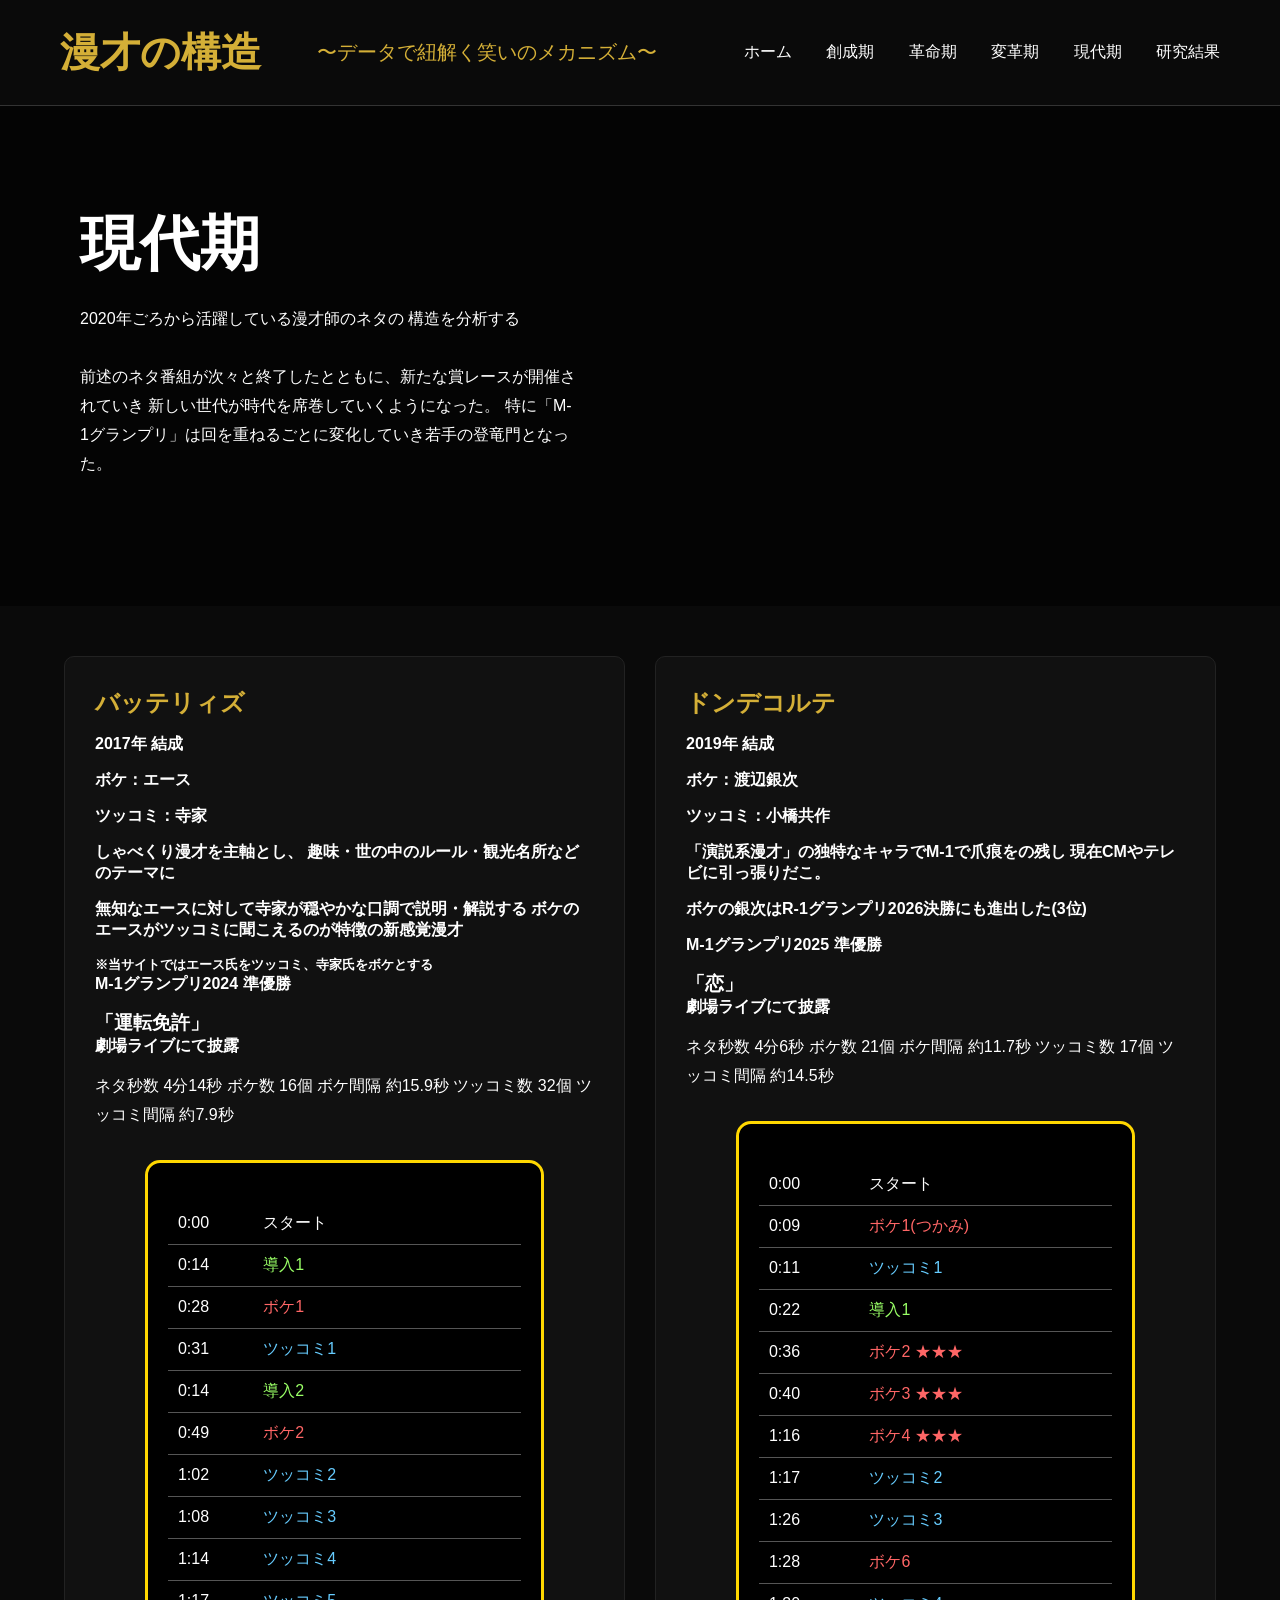
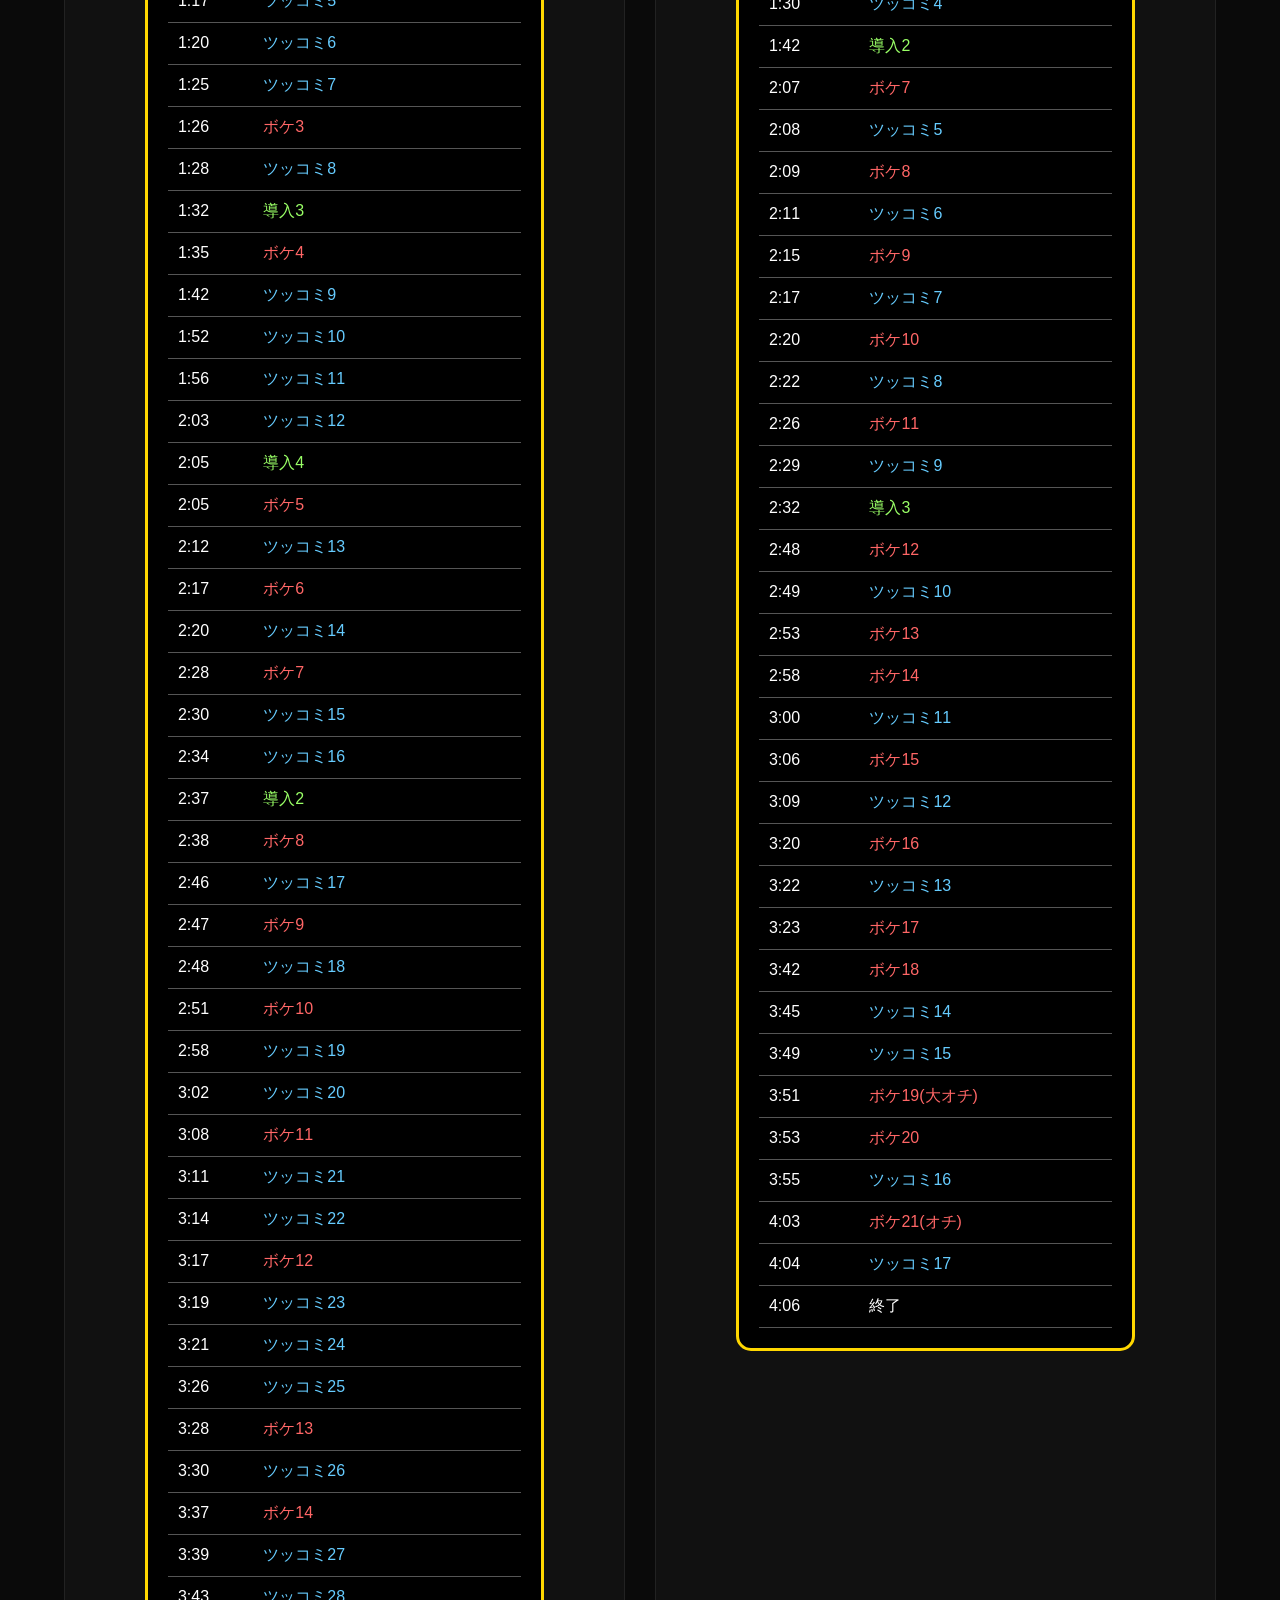
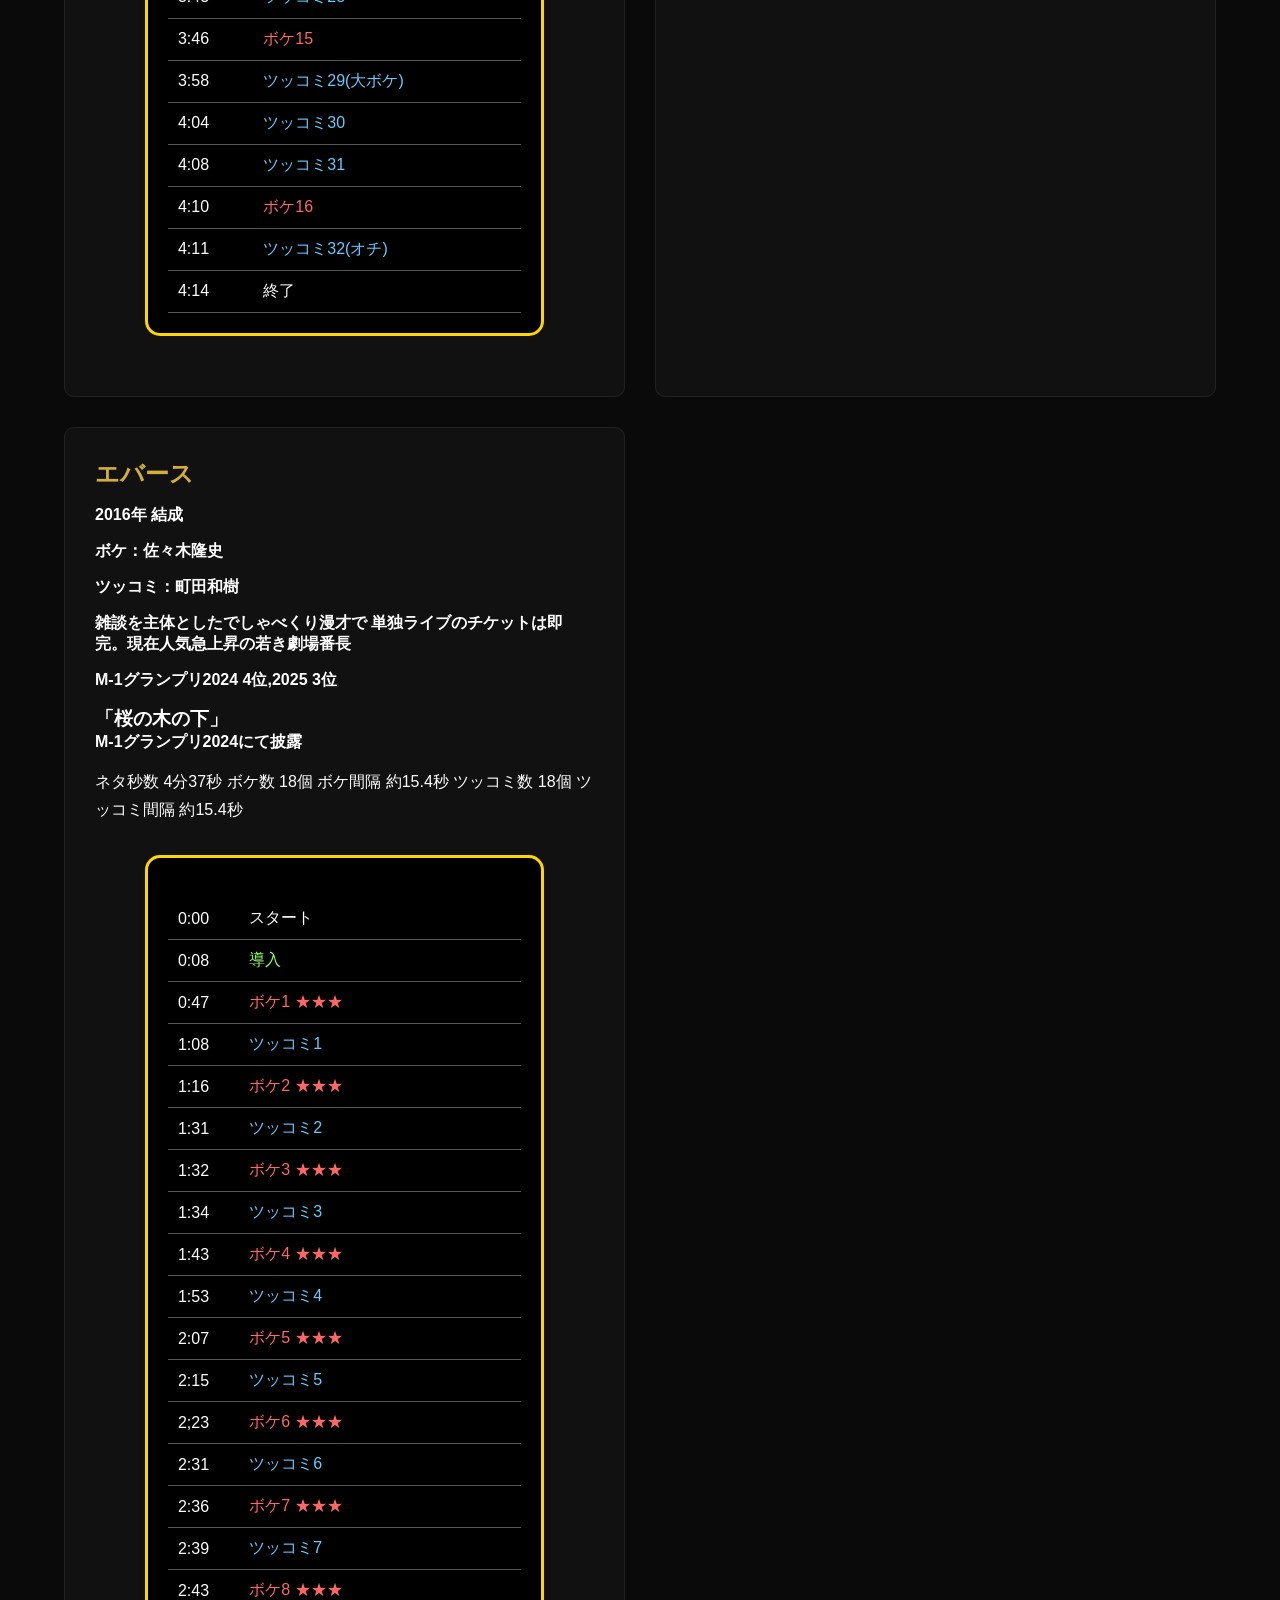
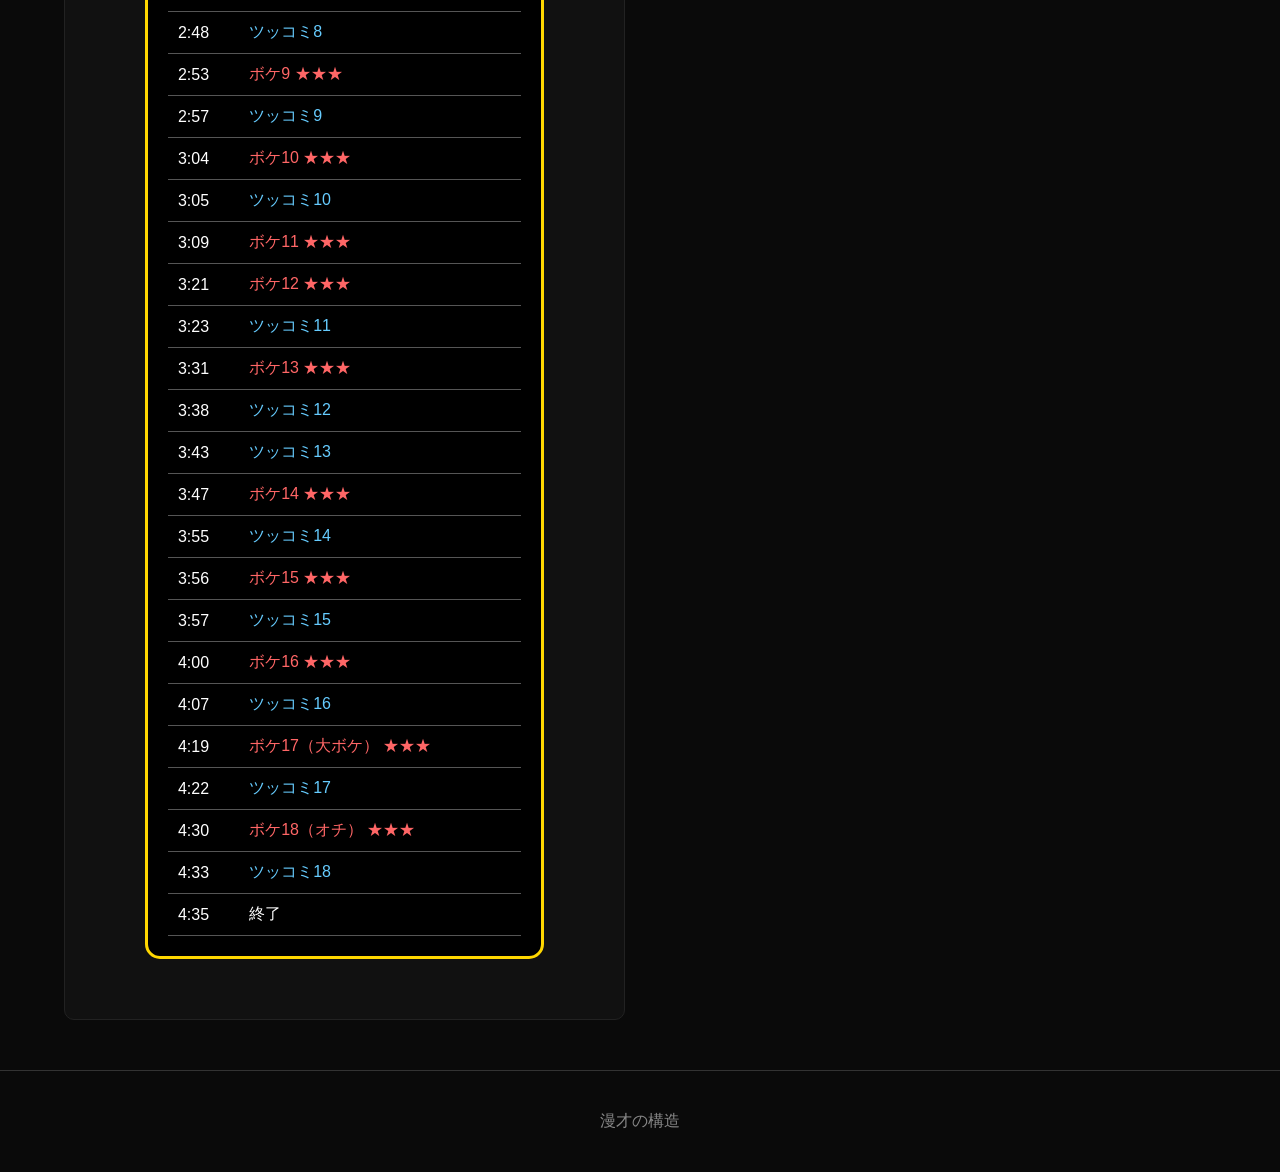
==== gendaiki.html @ fae06ef6 "Add files via upload" ====
<!DOCTYPE html>
<html lang="ja">
<head>
    <meta charset="UTF-8">
    <meta name="viewport" content="width=device-width, initial-scale=1.0">
    <title>漫才の構造</title>
    <link rel="stylesheet" href="style.css">
</head>

<body>
    <header>
        <h1>
            漫才の構造
        </h1>
        <h2>
         〜データで紐解く笑いのメカニズム〜   
        </h2>

        <nav>
            <a href="index.html">ホーム</a>
            <a href="souseiki.html">創成期</a>
            <a href="kakumeiki.html">革命期</a>
            <a href="henkakuki.html">変革期</a>
            <a href="gendaiki.html">現代期</a>
            <a href="kekka.html">研究結果</a>
        </nav>
    </header>

     <section class="hero">
        <div class="hero-text">
            <h2>現代期</h2>

            <p>
               2020年ごろから活躍している漫才師のネタの
               構造を分析する
            </p> 

            <p>
                前述のネタ番組が次々と終了したとともに、新たな賞レースが開催されていき
                新しい世代が時代を席巻していくようになった。
                特に「M-1グランプリ」は回を重ねるごとに変化していき若手の登竜門となった。
            </p>
            
        </div>
    </section>

     <main>
        <section class="card">
            <h2>バッテリィズ</h2>

            <h4>
                2017年 結成
            </h4>

            <h4>
                ボケ：エース
            </h4>
            
            <h4>
                ツッコミ：寺家
            </h4>

            <h4>
                しゃべくり漫才を主軸とし、
                趣味・世の中のルール・観光名所などのテーマに
            </h4>

            <h4>
                無知なエースに対して寺家が穏やかな口調で説明・解説する
                ボケのエースがツッコミに聞こえるのが特徴の新感覚漫才
            </h4>

            <h5>
                ※当サイトではエース氏をツッコミ、寺家氏をボケとする
            </h5>

            <h4>
                M-1グランプリ2024 準優勝
            </h4>

            <h3>「運転免許」</h3> <h4>劇場ライブにて披露</h4>

            <p>
                ネタ秒数 4分14秒
                ボケ数 16個
                ボケ間隔 約15.9秒
                ツッコミ数 32個
                ツッコミ間隔 約7.9秒
            </p>

            <div class="timeline-box">
                <table>
                <tr><td>0:00</td><td>スタート</td></tr>
                <tr><td>0:14</td><td class="intro">導入1</td></tr>
                <tr><td>0:28</td><td class="boke">ボケ1</td></tr>
                <tr><td>0:31</td><td class="tsukkomi">ツッコミ1</td></tr>
                <tr><td>0:14</td><td class="intro">導入2</td></tr>
                <tr><td>0:49</td><td class="boke">ボケ2</td></tr>
                <tr><td>1:02</td><td class="tsukkomi">ツッコミ2</td></tr>
                <tr><td>1:08</td><td class="tsukkomi">ツッコミ3</td></tr>
                <tr><td>1:14</td><td class="tsukkomi">ツッコミ4</td></tr>
                <tr><td>1:17</td><td class="tsukkomi">ツッコミ5</td></tr>
                <tr><td>1:20</td><td class="tsukkomi">ツッコミ6</td></tr>
                <tr><td>1:25</td><td class="tsukkomi">ツッコミ7</td></tr>
                <tr><td>1:26</td><td class="boke">ボケ3</td></tr>
                <tr><td>1:28</td><td class="tsukkomi">ツッコミ8</td></tr>
                <tr><td>1:32</td><td class="intro">導入3</td></tr>
                <tr><td>1:35</td><td class="boke">ボケ4</td></tr>
                <tr><td>1:42</td><td class="tsukkomi">ツッコミ9</td></tr>
                <tr><td>1:52</td><td class="tsukkomi">ツッコミ10</td></tr>
                <tr><td>1:56</td><td class="tsukkomi">ツッコミ11</td></tr>
                <tr><td>2:03</td><td class="tsukkomi">ツッコミ12</td></tr>
                <tr><td>2:05</td><td class="intro">導入4</td></tr>
                <tr><td>2:05</td><td class="boke">ボケ5</td></tr>
                <tr><td>2:12</td><td class="tsukkomi">ツッコミ13</td></tr>
                <tr><td>2:17</td><td class="boke">ボケ6</td></tr>
                <tr><td>2:20</td><td class="tsukkomi">ツッコミ14</td></tr>
                <tr><td>2:28</td><td class="boke">ボケ7</td></tr>
                <tr><td>2:30</td><td class="tsukkomi">ツッコミ15</td></tr>
                <tr><td>2:34</td><td class="tsukkomi">ツッコミ16</td></tr>
                <tr><td>2:37</td><td class="intro">導入2</td></tr>
                <tr><td>2:38</td><td class="boke">ボケ8</td></tr>
                <tr><td>2:46</td><td class="tsukkomi">ツッコミ17</td></tr>
                <tr><td>2:47</td><td class="boke">ボケ9</td></tr>
                <tr><td>2:48</td><td class="tsukkomi">ツッコミ18</td></tr>
                <tr><td>2:51</td><td class="boke">ボケ10</td></tr>
                <tr><td>2:58</td><td class="tsukkomi">ツッコミ19</td></tr>
                <tr><td>3:02</td><td class="tsukkomi">ツッコミ20</td></tr>
                <tr><td>3:08</td><td class="boke">ボケ11</td></tr>
                <tr><td>3:11</td><td class="tsukkomi">ツッコミ21</td></tr>
                <tr><td>3:14</td><td class="tsukkomi">ツッコミ22</td></tr>
                <tr><td>3:17</td><td class="boke">ボケ12</td></tr>
                <tr><td>3:19</td><td class="tsukkomi">ツッコミ23</td></tr>
                <tr><td>3:21</td><td class="tsukkomi">ツッコミ24</td></tr>
                <tr><td>3:26</td><td class="tsukkomi">ツッコミ25</td></tr>
                <tr><td>3:28</td><td class="boke">ボケ13</td></tr>
                <tr><td>3:30</td><td class="tsukkomi">ツッコミ26</td></tr>
                <tr><td>3:37</td><td class="boke">ボケ14</td></tr>
                <tr><td>3:39</td><td class="tsukkomi">ツッコミ27</td></tr>
                <tr><td>3:43</td><td class="tsukkomi">ツッコミ28</td></tr>
                <tr><td>3:46</td><td class="boke">ボケ15</td></tr>
                <tr><td>3:58</td><td class="tsukkomi">ツッコミ29(大ボケ)</td></tr>
                <tr><td>4:04</td><td class="tsukkomi">ツッコミ30</td></tr>
                <tr><td>4:08</td><td class="tsukkomi">ツッコミ31</td></tr>
                <tr><td>4:10</td><td class="boke">ボケ16</td></tr>
                <tr><td>4:11</td><td class="tsukkomi">ツッコミ32(オチ)</td></tr>
                <tr><td>4:14</td><td>終了</td></tr>
            </table>
            </div>
        </section>

        <section class="card">
            <h2>ドンデコルテ</h2>

            <h4>
                2019年 結成
            </h4>

            <h4>
                ボケ：渡辺銀次
            </h4>

            <h4>
                ツッコミ：小橋共作
            </h4>

            <h4>
                「演説系漫才」の独特なキャラでM-1で爪痕をの残し
                現在CMやテレビに引っ張りだこ。
            </h4>

            <h4>
                ボケの銀次はR-1グランプリ2026決勝にも進出した(3位)
            </h4>

            <h4>
                M-1グランプリ2025 準優勝
            </h4>
                

             <h3>「恋」</h3> <h4>劇場ライブにて披露</h4>

            <p>
                ネタ秒数 4分6秒
                ボケ数 21個
                ボケ間隔 約11.7秒
                ツッコミ数 17個
                ツッコミ間隔 約14.5秒
            </p>

            <div class="timeline-box">
                <table>
                <tr><td>0:00</td><td>スタート</td></tr>
                <tr><td>0:09</td><td class="boke">ボケ1(つかみ)</td></tr>
                <tr><td>0:11</td><td class="tsukkomi">ツッコミ1</td></tr>
                <tr><td>0:22</td><td class="intro">導入1</td></tr>
                <tr><td>0:36</td><td class="boke">ボケ2 ★★★</td></tr>
                <tr><td>0:40</td><td class="boke">ボケ3 ★★★</td></tr>
                <tr><td>1:16</td><td class="boke">ボケ4 ★★★</td></tr>
                <tr><td>1:17</td><td class="tsukkomi">ツッコミ2</td></tr>
                <tr><td>1:26</td><td class="tsukkomi">ツッコミ3</td></tr>
                <tr><td>1:28</td><td class="boke">ボケ6</td></tr>
                <tr><td>1:30</td><td class="tsukkomi">ツッコミ4</td></tr>
                <tr><td>1:42</td><td class="intro">導入2</td></tr>
                <tr><td>2:07</td><td class="boke">ボケ7</td></tr>
                <tr><td>2:08</td><td class="tsukkomi">ツッコミ5</td></tr>
                <tr><td>2:09</td><td class="boke">ボケ8</td></tr>
                <tr><td>2:11</td><td class="tsukkomi">ツッコミ6</td></tr>
                <tr><td>2:15</td><td class="boke">ボケ9</td></tr>
                <tr><td>2:17</td><td class="tsukkomi">ツッコミ7</td></tr>
                <tr><td>2:20</td><td class="boke">ボケ10</td></tr>
                <tr><td>2:22</td><td class="tsukkomi">ツッコミ8</td></tr>
                <tr><td>2:26</td><td class="boke">ボケ11</td></tr>
                <tr><td>2:29</td><td class="tsukkomi">ツッコミ9</td></tr>
                <tr><td>2:32</td><td class="intro">導入3</td></tr>
                <tr><td>2:48</td><td class="boke">ボケ12</td></tr>
                <tr><td>2:49</td><td class="tsukkomi">ツッコミ10</td></tr>
                <tr><td>2:53</td><td class="boke">ボケ13</td></tr>
                <tr><td>2:58</td><td class="boke">ボケ14</td></tr>
                <tr><td>3:00</td><td class="tsukkomi">ツッコミ11</td></tr>
                <tr><td>3:06</td><td class="boke">ボケ15</td></tr>
                <tr><td>3:09</td><td class="tsukkomi">ツッコミ12</td></tr>
                <tr><td>3:20</td><td class="boke">ボケ16</td></tr>
                <tr><td>3:22</td><td class="tsukkomi">ツッコミ13</td></tr>
                <tr><td>3:23</td><td class="boke">ボケ17</td></tr>
                <tr><td>3:42</td><td class="boke">ボケ18</td></tr>
                <tr><td>3:45</td><td class="tsukkomi">ツッコミ14</td></tr>
                <tr><td>3:49</td><td class="tsukkomi">ツッコミ15</td></tr>
                <tr><td>3:51</td><td class="boke">ボケ19(大オチ)</td></tr>
                <tr><td>3:53</td><td class="boke">ボケ20</td></tr>
                <tr><td>3:55</td><td class="tsukkomi">ツッコミ16</td></tr>
                <tr><td>4:03</td><td class="boke">ボケ21(オチ)</td></tr>
                <tr><td>4:04</td><td class="tsukkomi">ツッコミ17</td></tr>
                <tr><td>4:06</td><td>終了</td></tr>
            </table>
            </div>
        </section>

        <section class="card">
            <h2>エバース</h2>

            <h4>
                2016年 結成
            </h4>

            <h4>
                ボケ：佐々木隆史
            </h4>

            <h4>
                ツッコミ：町田和樹
            </h4>

            <h4>
                雑談を主体としたでしゃべくり漫才で
                単独ライブのチケットは即完。現在人気急上昇の若き劇場番長
            </h4>

            <h4>
                M-1グランプリ2024 4位,2025 3位
            </h4>


             <h3>「桜の木の下」</h3> <h4>M-1グランプリ2024にて披露</h4>

            <p>
                ネタ秒数 4分37秒
                ボケ数 18個
                ボケ間隔 約15.4秒
                ツッコミ数 18個
                ツッコミ間隔 約15.4秒
            </p>

            <div class="timeline-box">
                <table>
                <tr><td>0:00</td><td>スタート</td></tr>
                <tr><td>0:08</td><td class="intro">導入</td></tr>
                <tr><td>0:47</td><td class="boke">ボケ1 ★★★</td></tr>
                <tr><td>1:08</td><td class="tsukkomi">ツッコミ1</td></tr>
                <tr><td>1:16</td><td class="boke">ボケ2 ★★★</td></tr>
                <tr><td>1:31</td><td class="tsukkomi">ツッコミ2</td></tr>
                <tr><td>1:32</td><td class="boke">ボケ3 ★★★</td></tr>
                <tr><td>1:34</td><td class="tsukkomi">ツッコミ3</td></tr>
                <tr><td>1:43</td><td class="boke">ボケ4 ★★★</td></tr>
                <tr><td>1:53</td><td class="tsukkomi">ツッコミ4</td></tr>
                <tr><td>2:07</td><td class="boke">ボケ5 ★★★</td></tr>
                <tr><td>2:15</td><td class="tsukkomi">ツッコミ5</td></tr>
                <tr><td>2;23</td><td class="boke">ボケ6 ★★★</td></tr>
                <tr><td>2:31</td><td class="tsukkomi">ツッコミ6</td></tr>
                <tr><td>2:36</td><td class="boke">ボケ7 ★★★</td></tr>
                <tr><td>2:39</td><td class="tsukkomi">ツッコミ7</td></tr>
                <tr><td>2:43</td><td class="boke">ボケ8 ★★★</td></tr>
                <tr><td>2:48</td><td class="tsukkomi">ツッコミ8</td></tr>
                <tr><td>2:53</td><td class="boke">ボケ9 ★★★</td></tr>
                <tr><td>2:57</td><td class="tsukkomi">ツッコミ9</td></tr>
                <tr><td>3:04</td><td class="boke">ボケ10 ★★★</td></tr>
                <tr><td>3:05</td><td class="tsukkomi">ツッコミ10</td></tr>
                <tr><td>3:09</td><td class="boke">ボケ11 ★★★</td></tr>
                <tr><td>3:21</td><td class="boke">ボケ12 ★★★</td></tr>
                <tr><td>3:23</td><td class="tsukkomi">ツッコミ11</td></tr>
                <tr><td>3:31</td><td class="boke">ボケ13 ★★★</td></tr>
                <tr><td>3:38</td><td class="tsukkomi">ツッコミ12</td></tr>
                <tr><td>3:43</td><td class="tsukkomi">ツッコミ13</td></tr>
                <tr><td>3:47</td><td class="boke">ボケ14 ★★★</td></tr>
                <tr><td>3:55</td><td class="tsukkomi">ツッコミ14</td></tr>
                <tr><td>3:56</td><td class="boke">ボケ15 ★★★</td></tr>
                <tr><td>3:57</td><td class="tsukkomi">ツッコミ15</td></tr>
                <tr><td>4:00</td><td class="boke">ボケ16 ★★★</td></tr>
                <tr><td>4:07</td><td class="tsukkomi">ツッコミ16</td></tr>
                <tr><td>4:19</td><td class="boke">ボケ17（大ボケ） ★★★</td></tr>
                <tr><td>4:22</td><td class="tsukkomi">ツッコミ17</td></tr>
                <tr><td>4:30</td><td class="boke">ボケ18（オチ） ★★★</td></tr>
                <tr><td>4:33</td><td class="tsukkomi">ツッコミ18</td></tr>
                <tr><td>4:35</td><td>終了</td></tr>
            </table>
            </div>
        </section>


    </main>
    <footer>
        <p>漫才の構造</p>
    </footer>
</body>
</html>
---- style.css ----
*{
    margin:0;
    padding:0;
    box-sizing:border-box;
}

body{
    background-color:#0a0a0a;
    color:white;
    font-family:"Hiragino Sans", sans-serif;
}

header{
    display:flex;
    justify-content:space-between;
    align-items:center;

    padding:25px 60px;

    border-bottom:1px solid #333;
}

header h1{
    color:#d4af37;
    font-size:40px;
}

header h2{
    margin-top: 0;
    font-size: 20px;
    font-weight: normal;
    color: #d4af37;
}

nav a{
    color:white;
    text-decoration:none;
    margin-left:30px;
    transition:0.3s;
}

nav a:hover{
    color:#d4af37;
}

img{
    max-width:100%;
    height:auto;
    display:block;
}

.hero{
    height:500px;

    display:flex;
    align-items:center;

    padding-left:80px;

    background:
    linear-gradient(
        rgba(0,0,0,.6),
        rgba(0,0,0,.6)
    ),
    url("https://images.unsplash.com/photo-1507676184212-d03ab07a01bf");

    background-size:cover;
    background-position:center;
}

.hero h2{
    font-size:60px;
    margin-bottom:20px;
}

.hero p{
    width:500px;
    line-height:1.8;
    margin-bottom:30px;
}

button{
    background:#e60012;
    color:white;

    border:none;

    padding:15px 35px;

    font-size:16px;

    border-radius:5px;

    cursor:pointer;
}

main{
    width:90%;
    max-width:1200px;

    margin:50px auto;

    display:grid;
    grid-template-columns:repeat(2,1fr);
    gap:30px;
}

.card{
    background:#111;

    padding:30px;

    border:1px solid #222;

    border-radius:10px;

    transition:.3s;
}

.timeline{
    white-space: pre-wrap;
    line-height: 1.8;
}

.card:hover{
    transform:translateY(-5px);
    border-color:#d4af37;
}

.timeline-box {
    background: #000;
    color: white;
    border: 3px solid #ffd700;
    border-radius: 15px;
    padding: 20px;
    width: 80%;
    margin: 30px auto;
}

.timeline-box h2 {
    color: #ffd700;
    font-size: 32px;
}

table {
    width: 100%;
    border-collapse: collapse;
    margin-top: 20px;
}

th {
    color: #ffd700;
    border-bottom: 2px solid #ffd700;
    padding: 12px;
}

td {
    padding: 10px;
    border-bottom: 1px solid #555;
}

.boke {
    color: #ff6666;
}

.tsukkomi {
    color: #66ccff;
}

.intro {
    color: #99ff66;
}

.card h2{
    color:#d4af37;

    margin-bottom:15px;
}

.card h4 {
    margin-bottom: 15px;
}

img{
  cursor:pointer;
}

#overlay{
  display:none;
  position:fixed;
  top:0;
  left:0;
  width:100%;
  height:100%;
  background:rgba(0,0,0,0.8);
  justify-content:center;
  align-items:center;
  z-index:999;
}

#overlay img{
  max-width:90%;
  max-height:90%;
  border-radius:10px;
}

.card p{
    line-height:1.8;
}

footer{
    text-align:center;

    padding:40px;

    border-top:1px solid #333;

    color:#888;
}
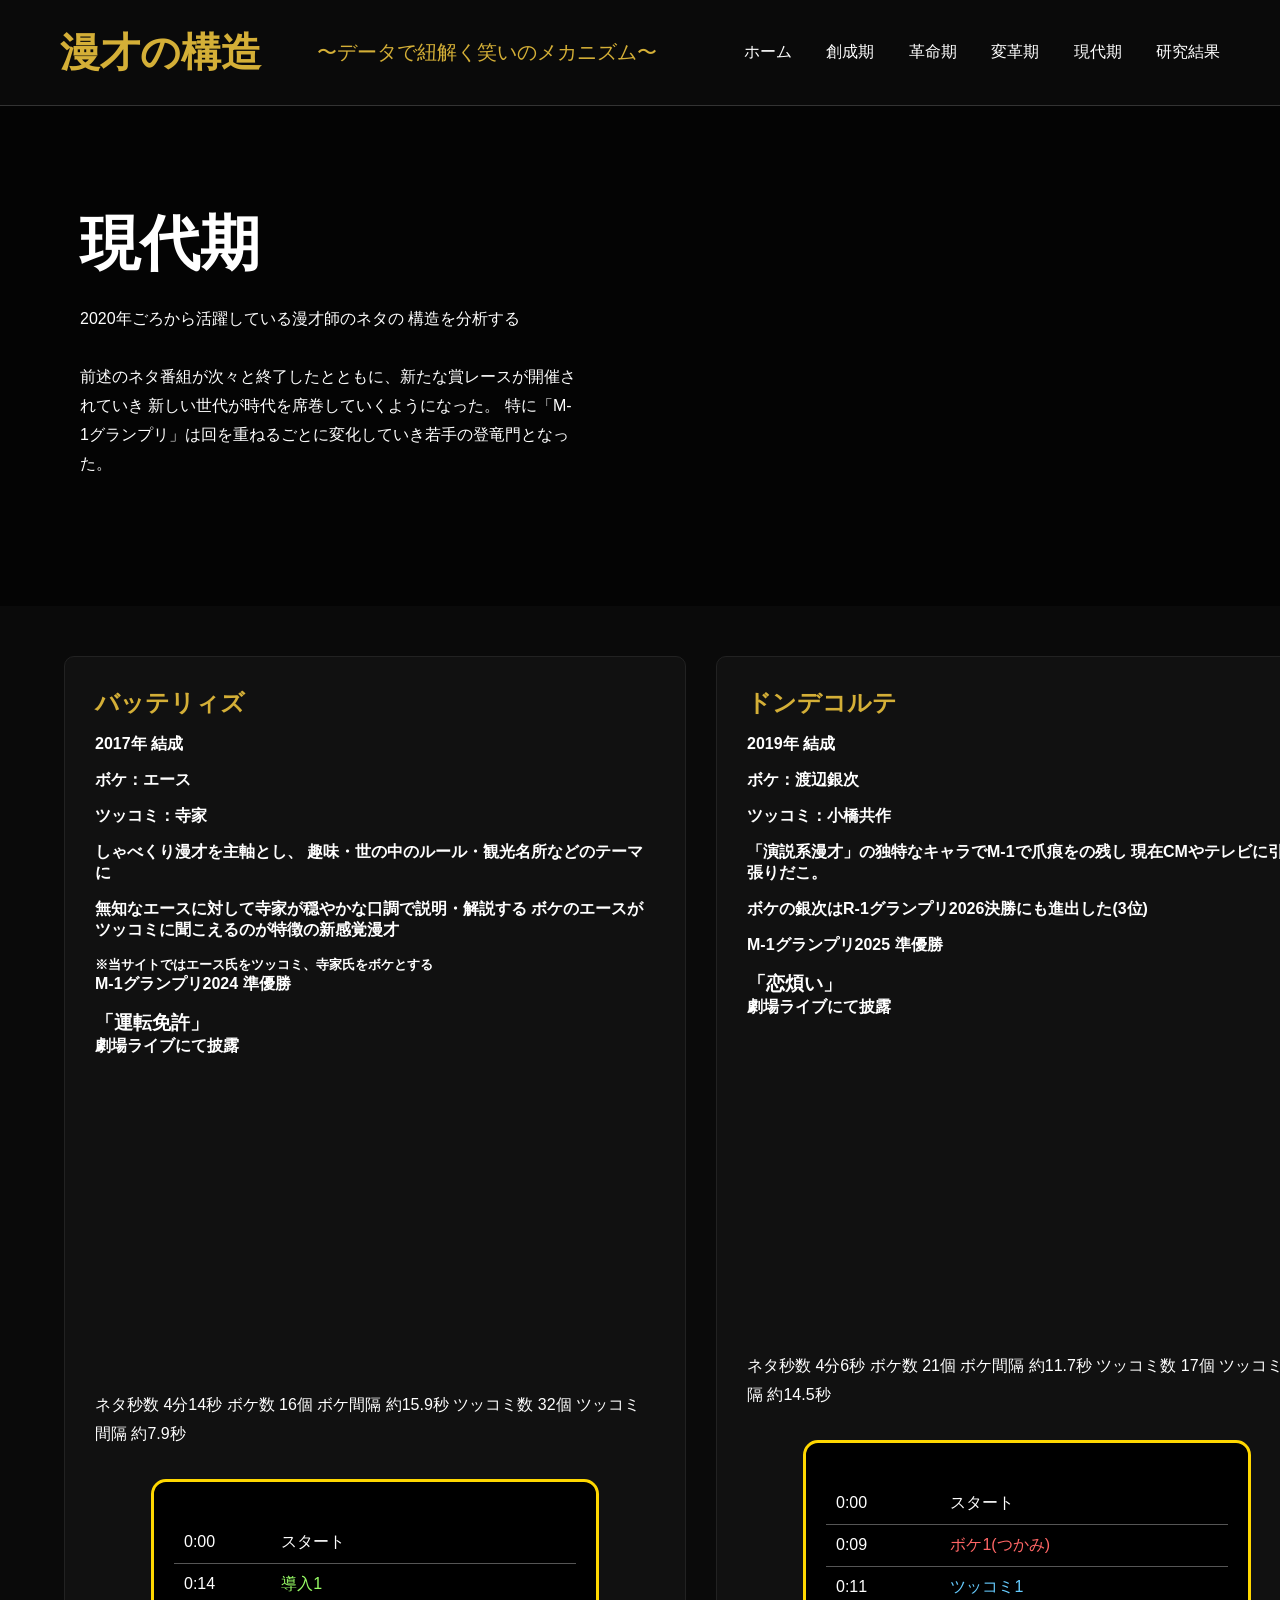
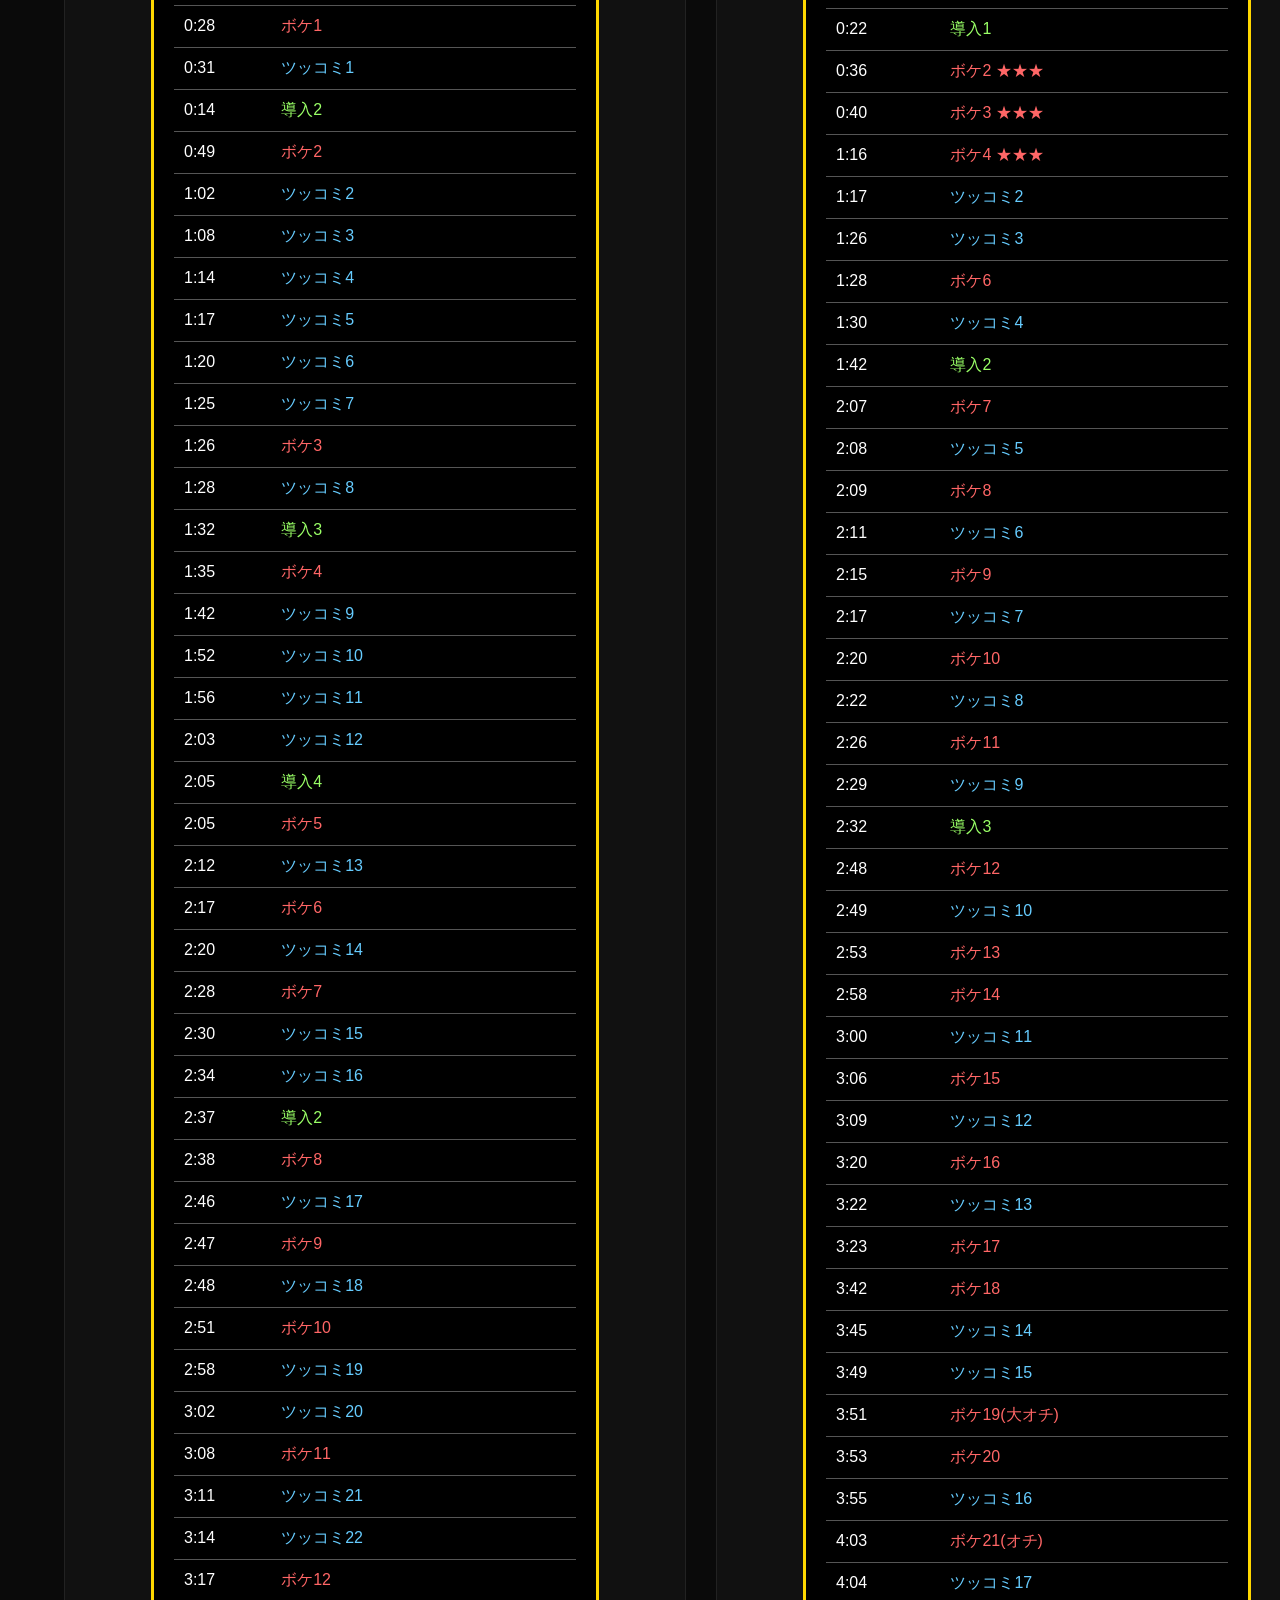
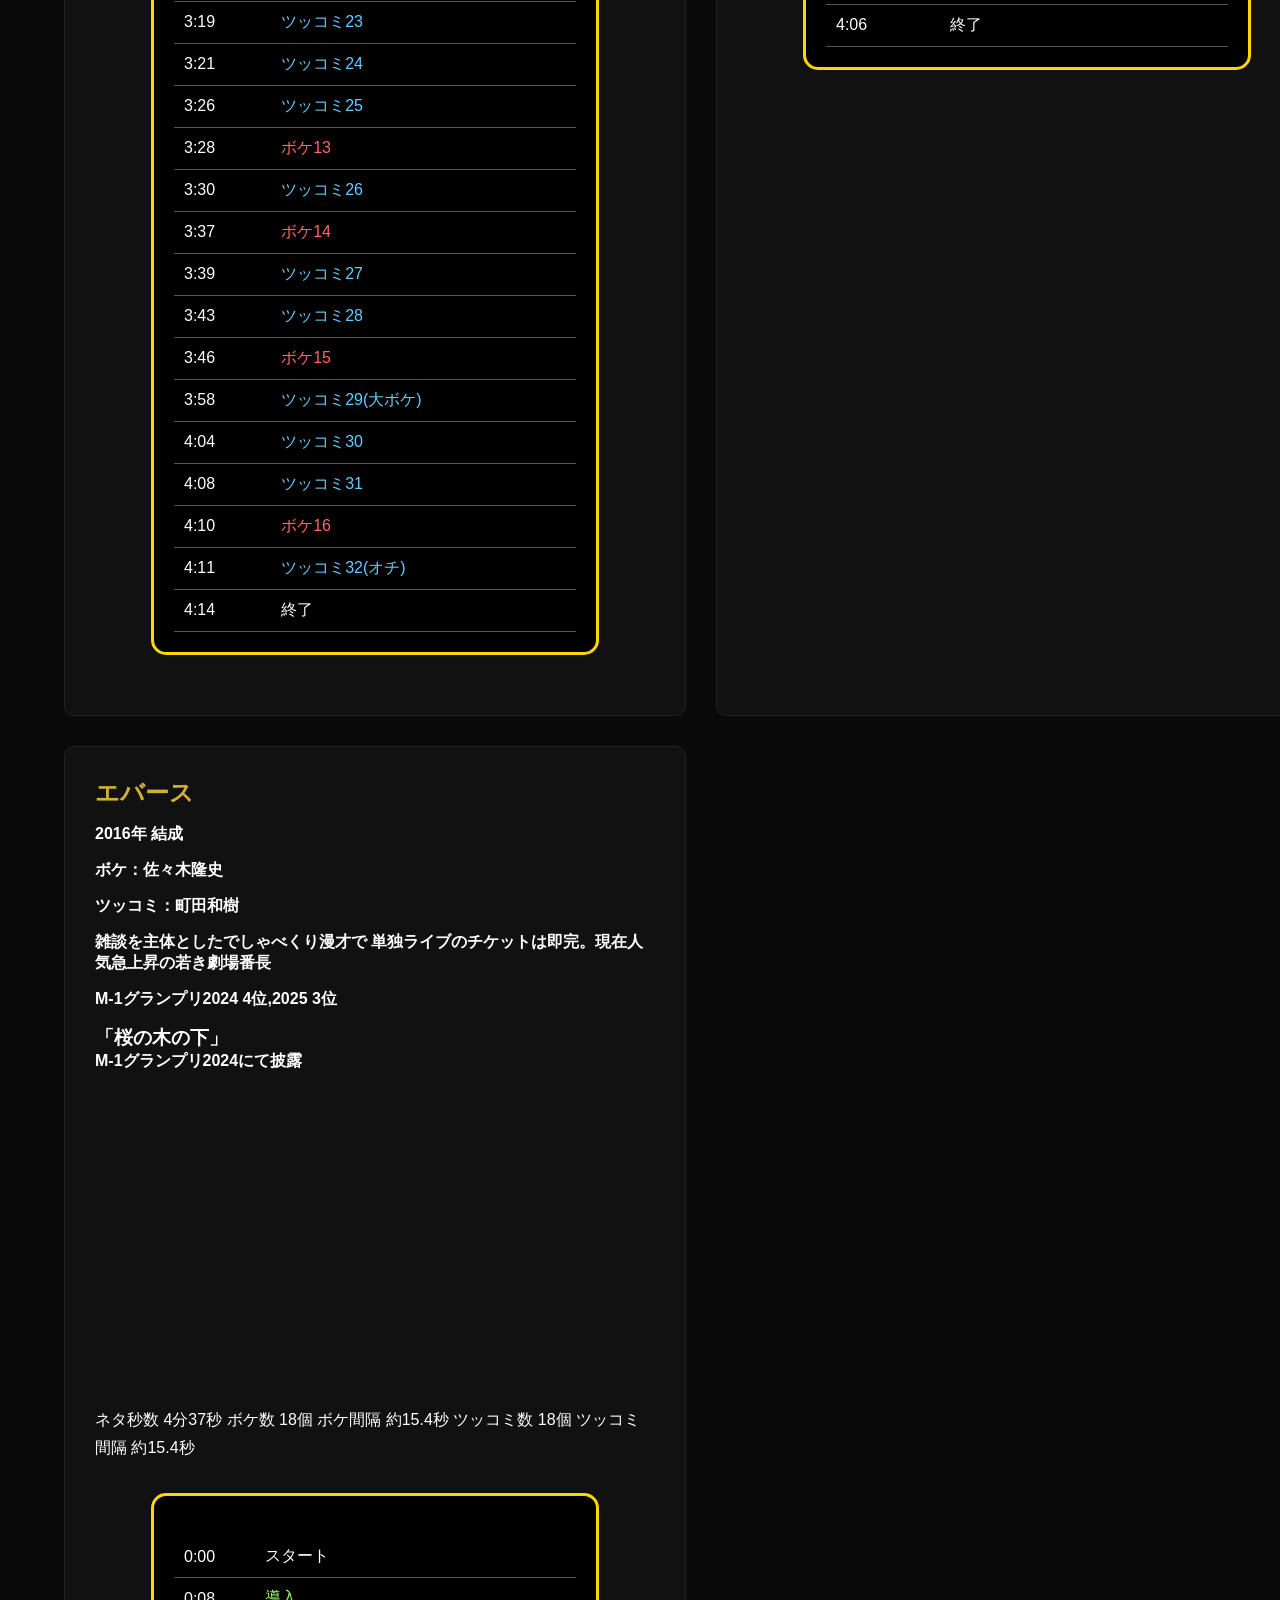
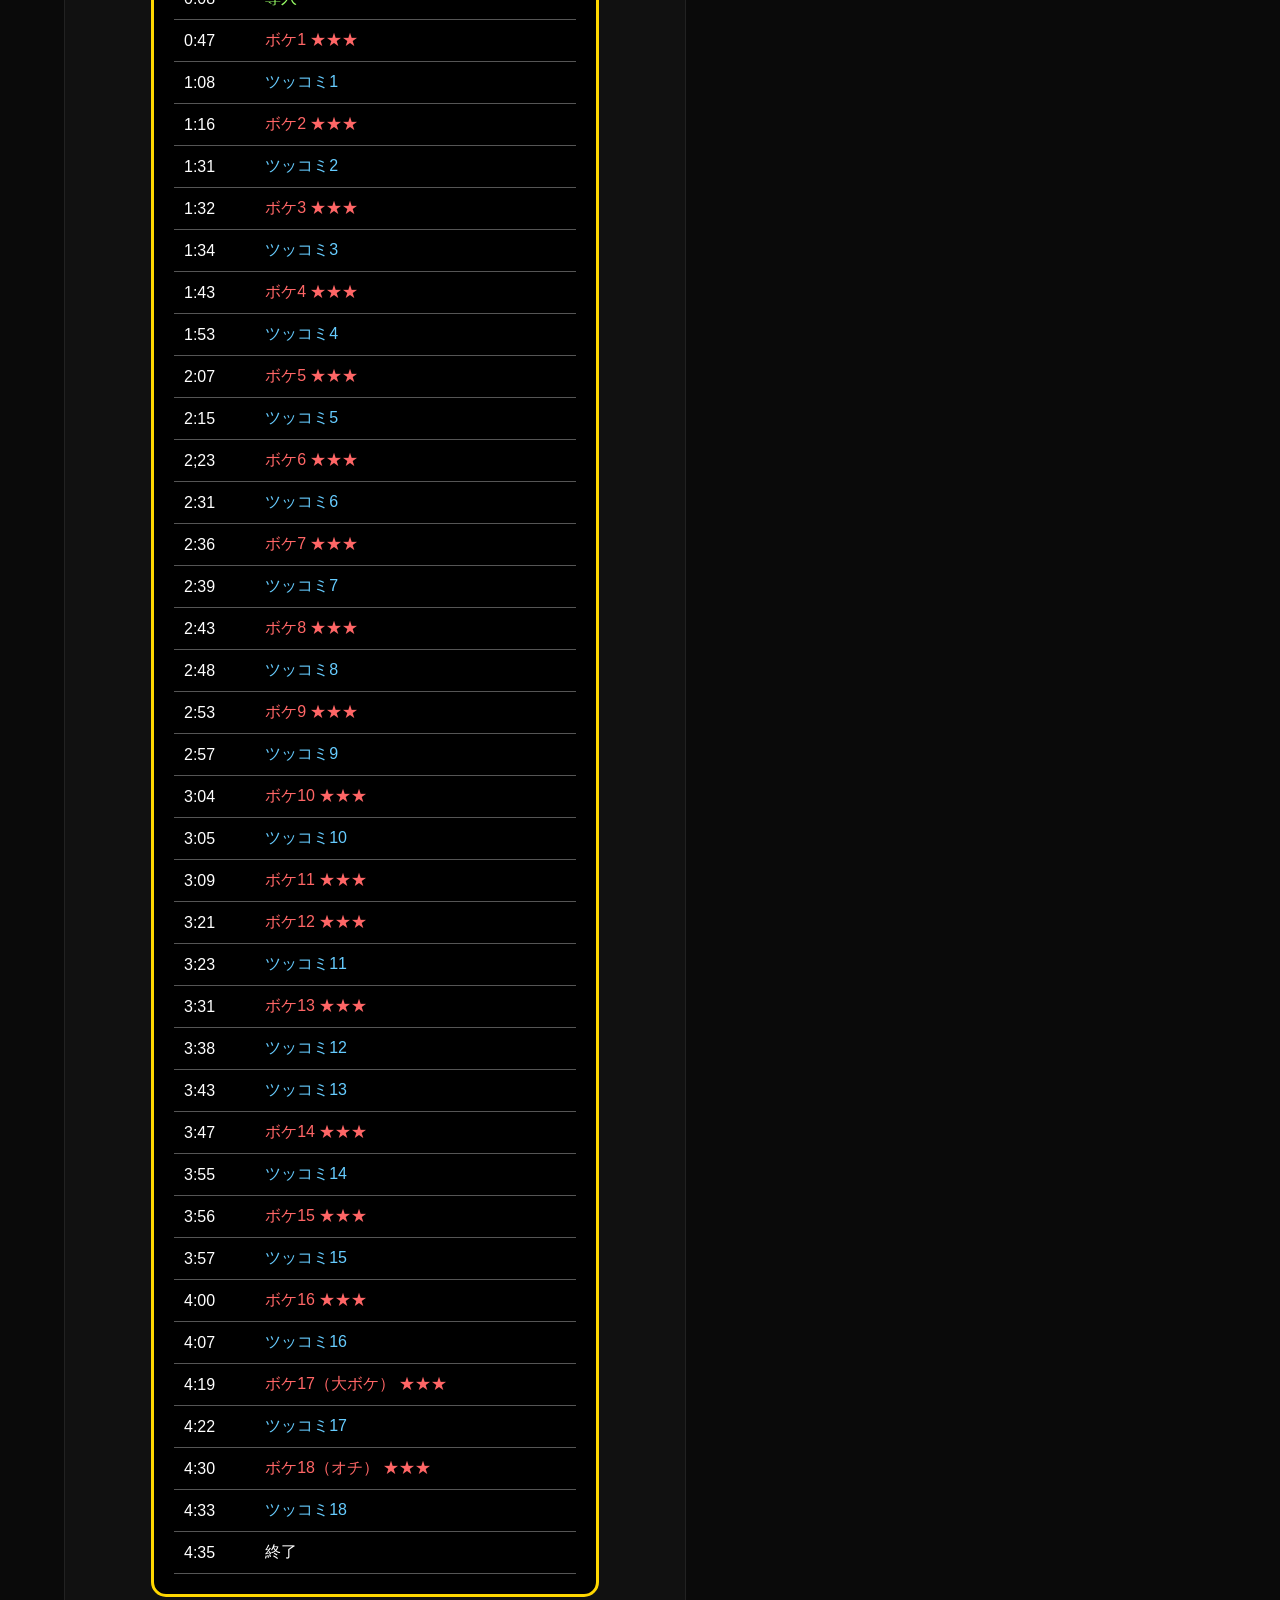
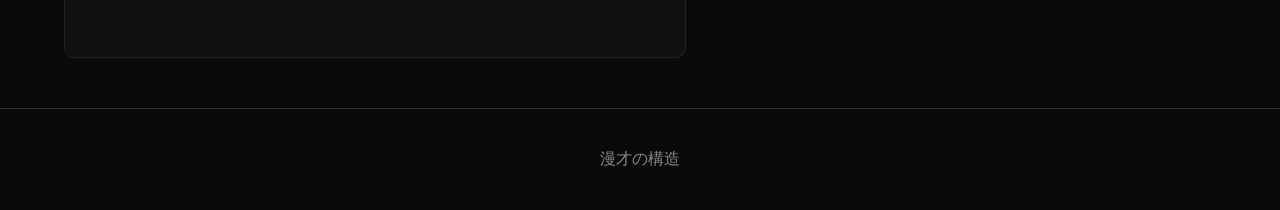
==== commit f2216e50: "Add files via upload" ====
--- a/gendaiki.html
+++ b/gendaiki.html
@@ -79,6 +79,8 @@
             </h4>
 
             <h3>「運転免許」</h3> <h4>劇場ライブにて披露</h4>
+
+            <iframe width="560" height="315" src="https://www.youtube.com/embed/r2OtrKD66MI?si=qGuXnHZgQbuMW0IU" title="YouTube video player" frameborder="0" allow="accelerometer; autoplay; clipboard-write; encrypted-media; gyroscope; picture-in-picture; web-share" referrerpolicy="strict-origin-when-cross-origin" allowfullscreen></iframe>
 
             <p>
                 ネタ秒数 4分14秒
@@ -178,7 +180,9 @@
             </h4>
                 
 
-             <h3>「恋」</h3> <h4>劇場ライブにて披露</h4>
+             <h3>「恋煩い」</h3> <h4>劇場ライブにて披露</h4>
+
+             <iframe width="560" height="315" src="https://www.youtube.com/embed/SuAVfJXJH_w?si=Bhzf0xzOQ-sqa_4k" title="YouTube video player" frameborder="0" allow="accelerometer; autoplay; clipboard-write; encrypted-media; gyroscope; picture-in-picture; web-share" referrerpolicy="strict-origin-when-cross-origin" allowfullscreen></iframe>
 
             <p>
                 ネタ秒数 4分6秒
@@ -263,6 +267,8 @@
 
              <h3>「桜の木の下」</h3> <h4>M-1グランプリ2024にて披露</h4>
 
+            <iframe width="560" height="315" src="https://www.youtube.com/embed/kfbpoEgKsmU?si=GiKbrFF-epQh1ueg" title="YouTube video player" frameborder="0" allow="accelerometer; autoplay; clipboard-write; encrypted-media; gyroscope; picture-in-picture; web-share" referrerpolicy="strict-origin-when-cross-origin" allowfullscreen></iframe>
+
             <p>
                 ネタ秒数 4分37秒
                 ボケ数 18個
--- a/style.css
+++ b/style.css
@@ -208,6 +208,8 @@
     line-height:1.8;
 }
 
+
+
 footer{
     text-align:center;
 
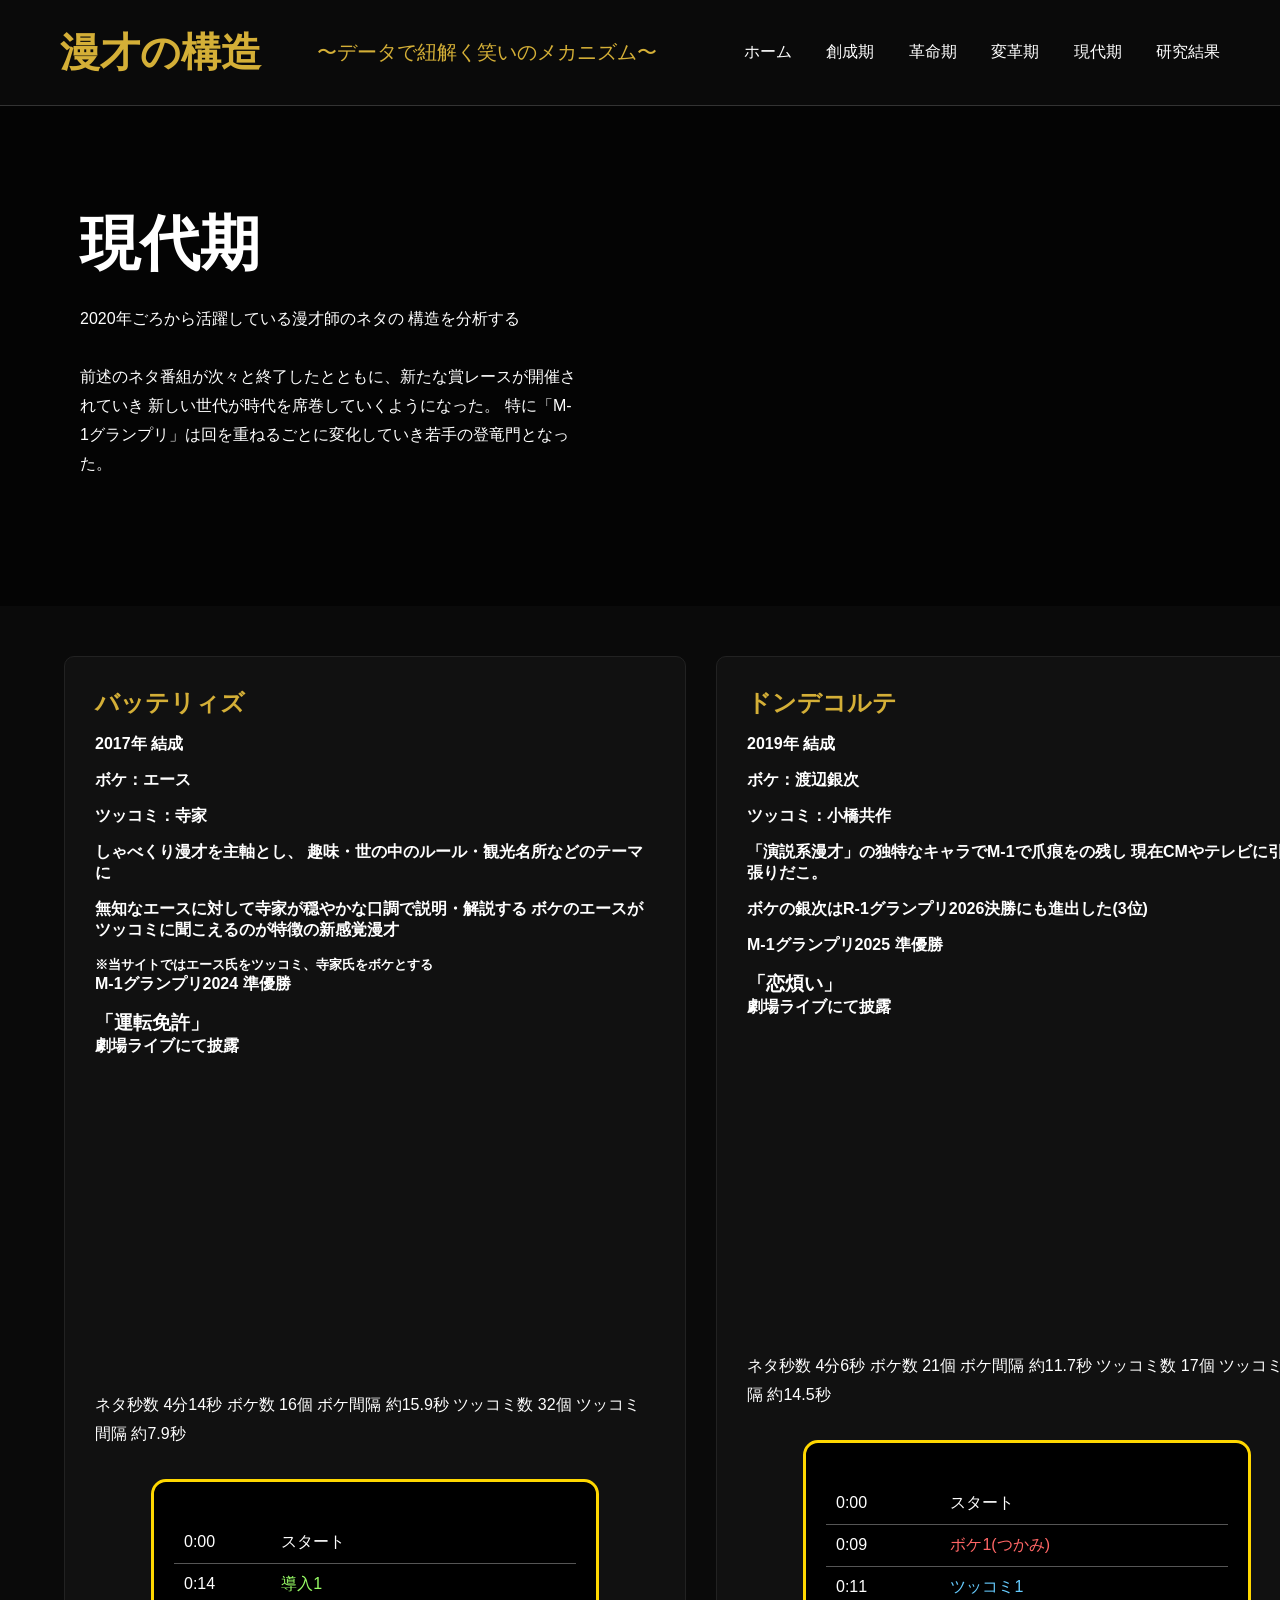
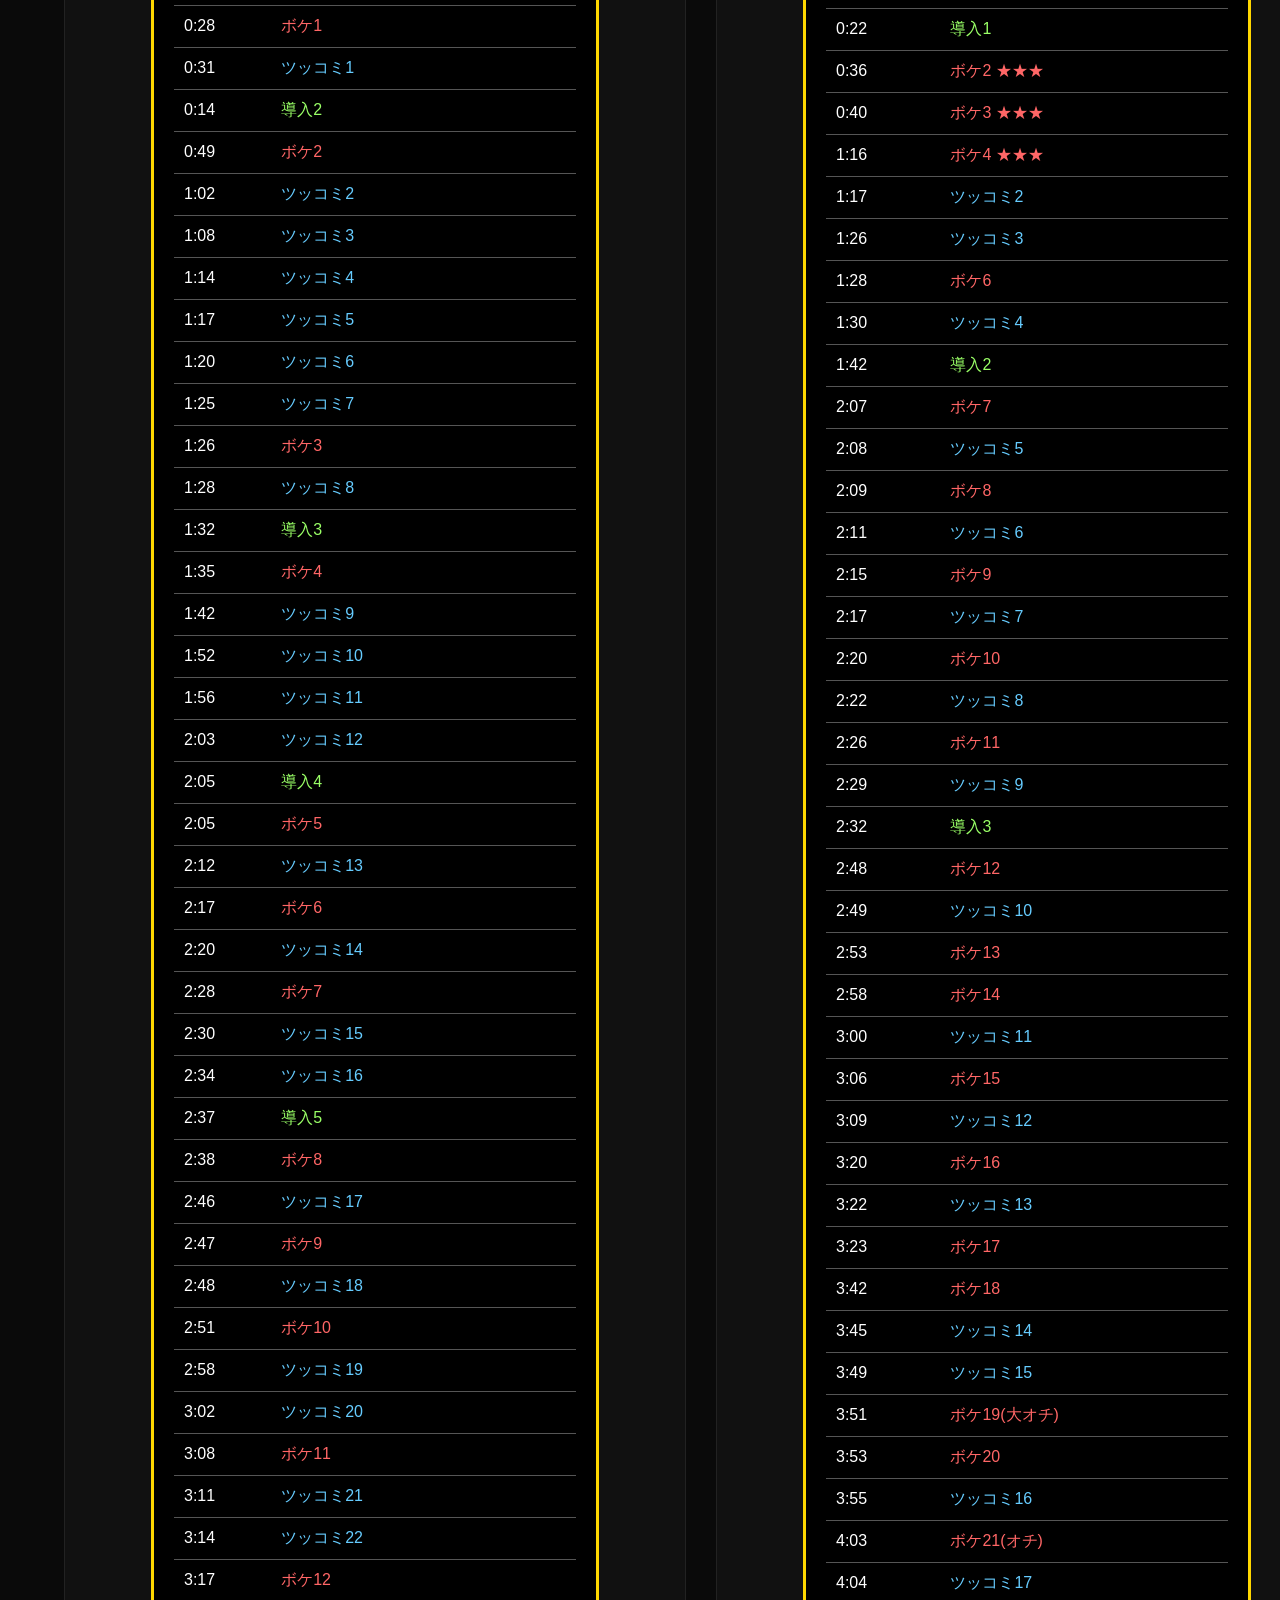
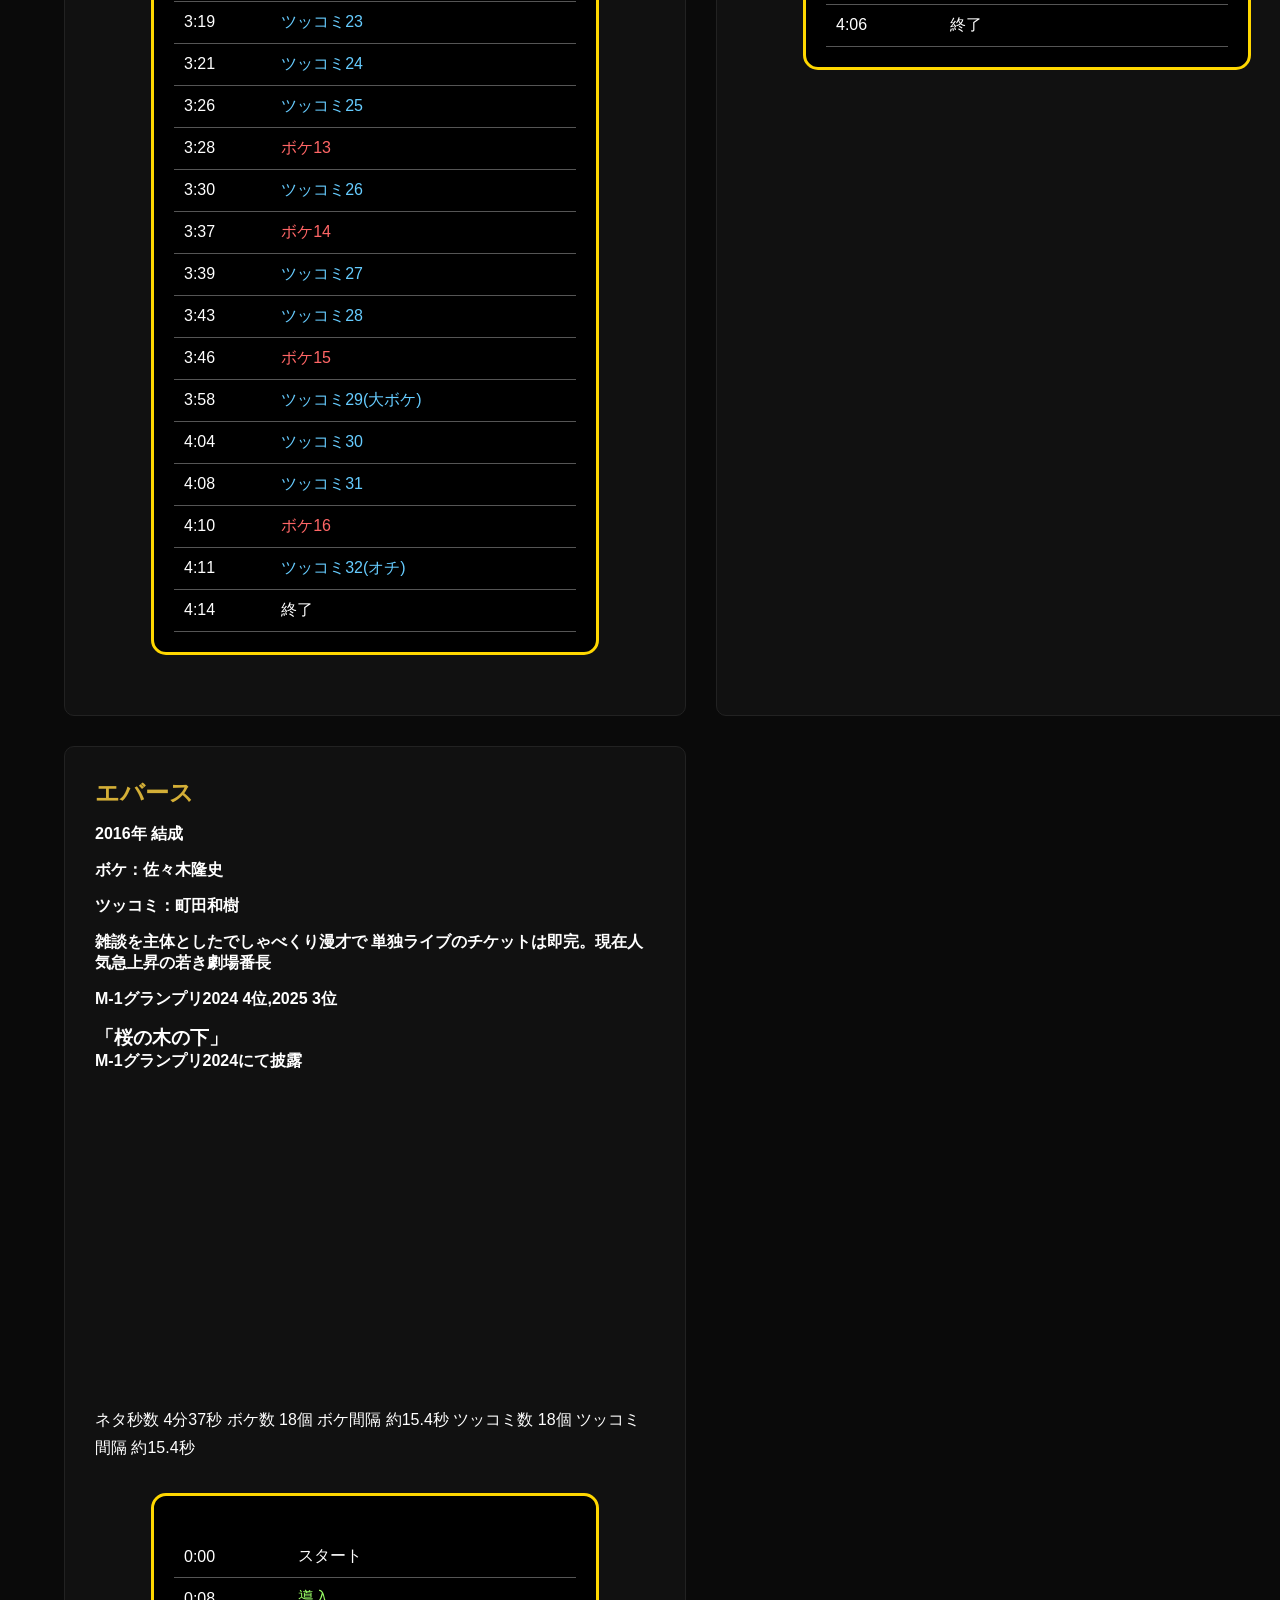
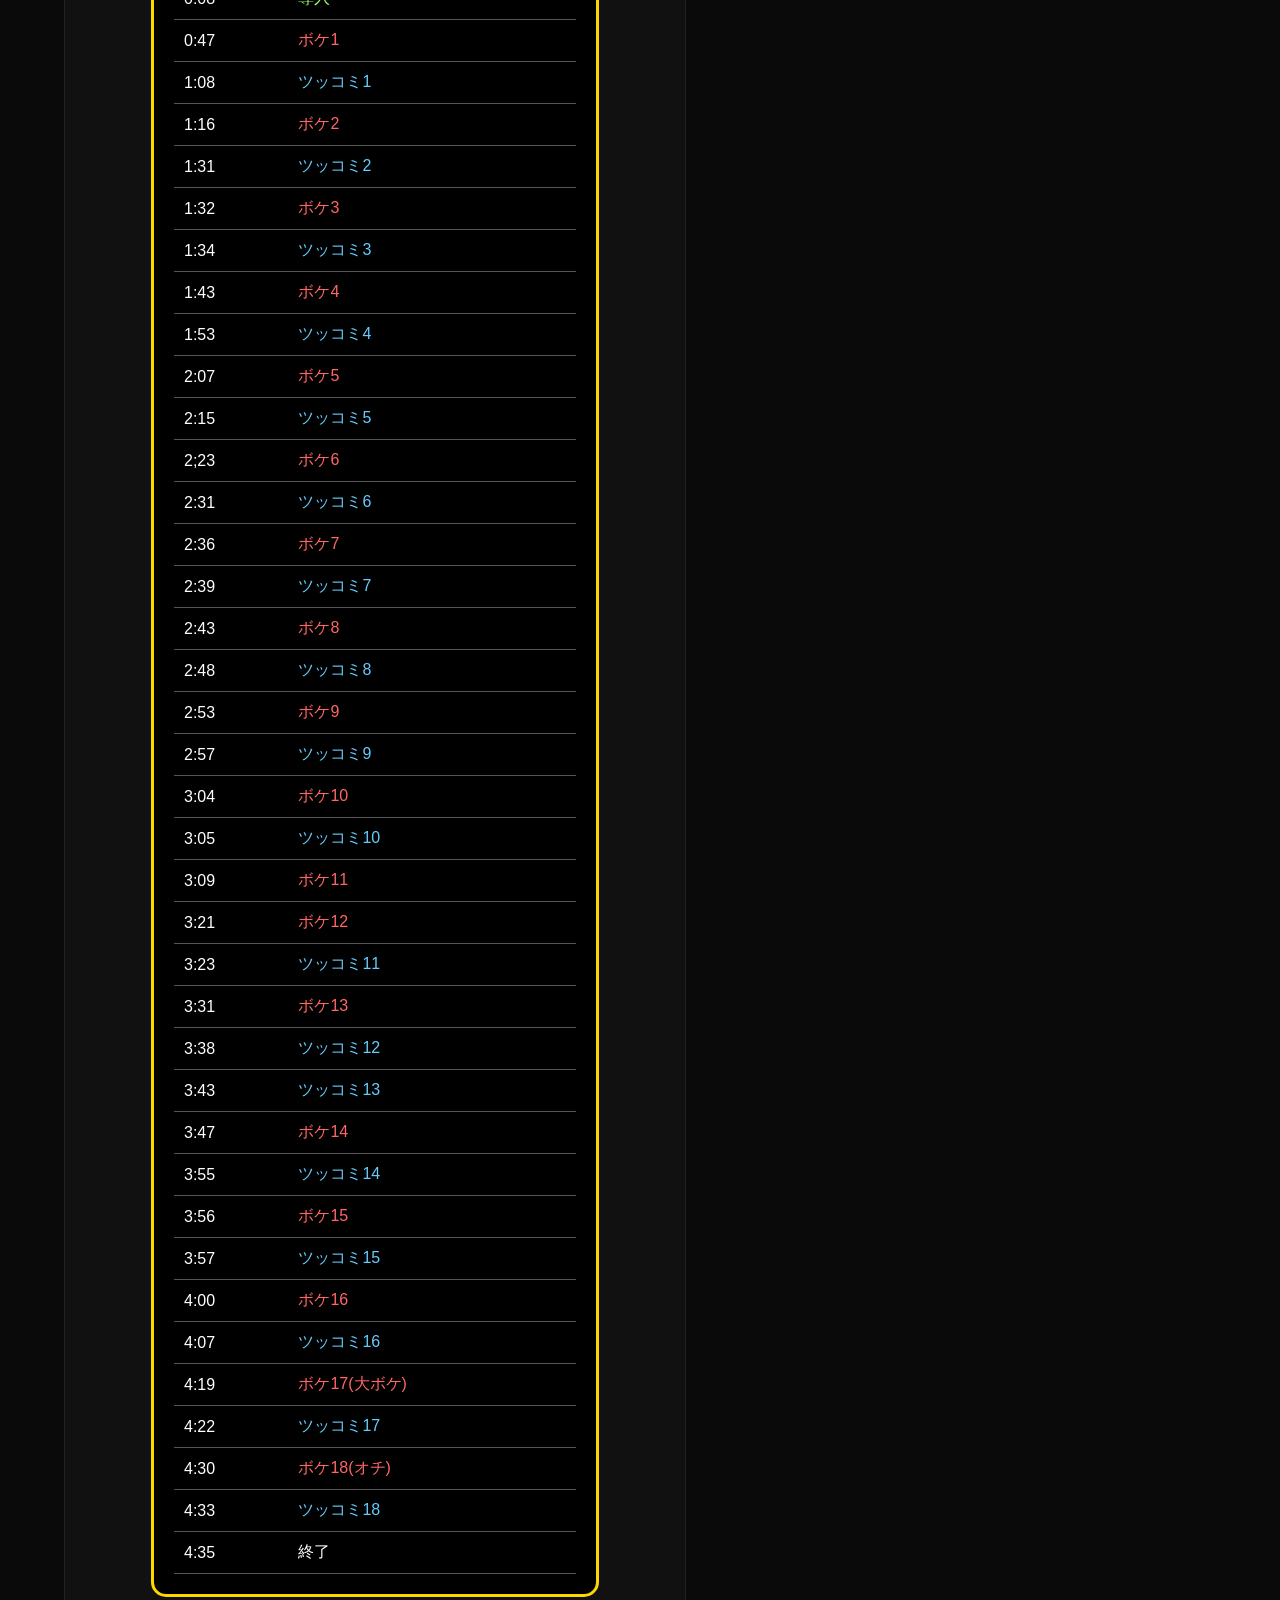
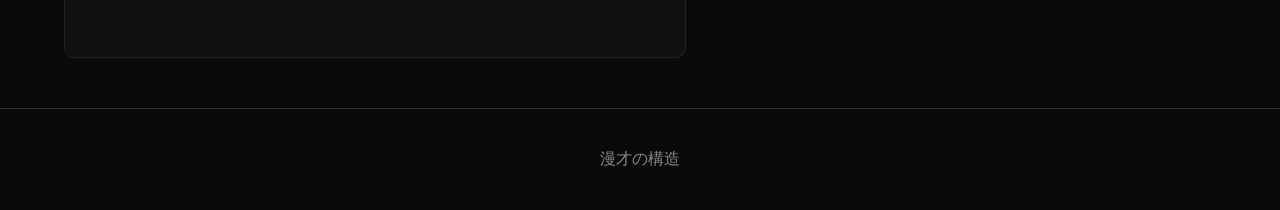
==== commit dfde68f7: "Add files via upload" ====
--- a/gendaiki.html
+++ b/gendaiki.html
@@ -120,7 +120,7 @@
                 <tr><td>2:28</td><td class="boke">ボケ7</td></tr>
                 <tr><td>2:30</td><td class="tsukkomi">ツッコミ15</td></tr>
                 <tr><td>2:34</td><td class="tsukkomi">ツッコミ16</td></tr>
-                <tr><td>2:37</td><td class="intro">導入2</td></tr>
+                <tr><td>2:37</td><td class="intro">導入5</td></tr>
                 <tr><td>2:38</td><td class="boke">ボケ8</td></tr>
                 <tr><td>2:46</td><td class="tsukkomi">ツッコミ17</td></tr>
                 <tr><td>2:47</td><td class="boke">ボケ9</td></tr>
@@ -281,41 +281,41 @@
                 <table>
                 <tr><td>0:00</td><td>スタート</td></tr>
                 <tr><td>0:08</td><td class="intro">導入</td></tr>
-                <tr><td>0:47</td><td class="boke">ボケ1 ★★★</td></tr>
+                <tr><td>0:47</td><td class="boke">ボケ1</td></tr>
                 <tr><td>1:08</td><td class="tsukkomi">ツッコミ1</td></tr>
-                <tr><td>1:16</td><td class="boke">ボケ2 ★★★</td></tr>
+                <tr><td>1:16</td><td class="boke">ボケ2</td></tr>
                 <tr><td>1:31</td><td class="tsukkomi">ツッコミ2</td></tr>
-                <tr><td>1:32</td><td class="boke">ボケ3 ★★★</td></tr>
+                <tr><td>1:32</td><td class="boke">ボケ3</td></tr>
                 <tr><td>1:34</td><td class="tsukkomi">ツッコミ3</td></tr>
-                <tr><td>1:43</td><td class="boke">ボケ4 ★★★</td></tr>
+                <tr><td>1:43</td><td class="boke">ボケ4</td></tr>
                 <tr><td>1:53</td><td class="tsukkomi">ツッコミ4</td></tr>
-                <tr><td>2:07</td><td class="boke">ボケ5 ★★★</td></tr>
+                <tr><td>2:07</td><td class="boke">ボケ5</td></tr>
                 <tr><td>2:15</td><td class="tsukkomi">ツッコミ5</td></tr>
-                <tr><td>2;23</td><td class="boke">ボケ6 ★★★</td></tr>
+                <tr><td>2;23</td><td class="boke">ボケ6</td></tr>
                 <tr><td>2:31</td><td class="tsukkomi">ツッコミ6</td></tr>
-                <tr><td>2:36</td><td class="boke">ボケ7 ★★★</td></tr>
+                <tr><td>2:36</td><td class="boke">ボケ7</td></tr>
                 <tr><td>2:39</td><td class="tsukkomi">ツッコミ7</td></tr>
-                <tr><td>2:43</td><td class="boke">ボケ8 ★★★</td></tr>
+                <tr><td>2:43</td><td class="boke">ボケ8</td></tr>
                 <tr><td>2:48</td><td class="tsukkomi">ツッコミ8</td></tr>
-                <tr><td>2:53</td><td class="boke">ボケ9 ★★★</td></tr>
+                <tr><td>2:53</td><td class="boke">ボケ9</td></tr>
                 <tr><td>2:57</td><td class="tsukkomi">ツッコミ9</td></tr>
-                <tr><td>3:04</td><td class="boke">ボケ10 ★★★</td></tr>
+                <tr><td>3:04</td><td class="boke">ボケ10</td></tr>
                 <tr><td>3:05</td><td class="tsukkomi">ツッコミ10</td></tr>
-                <tr><td>3:09</td><td class="boke">ボケ11 ★★★</td></tr>
-                <tr><td>3:21</td><td class="boke">ボケ12 ★★★</td></tr>
+                <tr><td>3:09</td><td class="boke">ボケ11</td></tr>
+                <tr><td>3:21</td><td class="boke">ボケ12</td></tr>
                 <tr><td>3:23</td><td class="tsukkomi">ツッコミ11</td></tr>
-                <tr><td>3:31</td><td class="boke">ボケ13 ★★★</td></tr>
+                <tr><td>3:31</td><td class="boke">ボケ13</td></tr>
                 <tr><td>3:38</td><td class="tsukkomi">ツッコミ12</td></tr>
                 <tr><td>3:43</td><td class="tsukkomi">ツッコミ13</td></tr>
-                <tr><td>3:47</td><td class="boke">ボケ14 ★★★</td></tr>
+                <tr><td>3:47</td><td class="boke">ボケ14</td></tr>
                 <tr><td>3:55</td><td class="tsukkomi">ツッコミ14</td></tr>
-                <tr><td>3:56</td><td class="boke">ボケ15 ★★★</td></tr>
+                <tr><td>3:56</td><td class="boke">ボケ15</td></tr>
                 <tr><td>3:57</td><td class="tsukkomi">ツッコミ15</td></tr>
-                <tr><td>4:00</td><td class="boke">ボケ16 ★★★</td></tr>
+                <tr><td>4:00</td><td class="boke">ボケ16</td></tr>
                 <tr><td>4:07</td><td class="tsukkomi">ツッコミ16</td></tr>
-                <tr><td>4:19</td><td class="boke">ボケ17（大ボケ） ★★★</td></tr>
+                <tr><td>4:19</td><td class="boke">ボケ17(大ボケ)</td></tr>
                 <tr><td>4:22</td><td class="tsukkomi">ツッコミ17</td></tr>
-                <tr><td>4:30</td><td class="boke">ボケ18（オチ） ★★★</td></tr>
+                <tr><td>4:30</td><td class="boke">ボケ18(オチ)</td></tr>
                 <tr><td>4:33</td><td class="tsukkomi">ツッコミ18</td></tr>
                 <tr><td>4:35</td><td>終了</td></tr>
             </table>
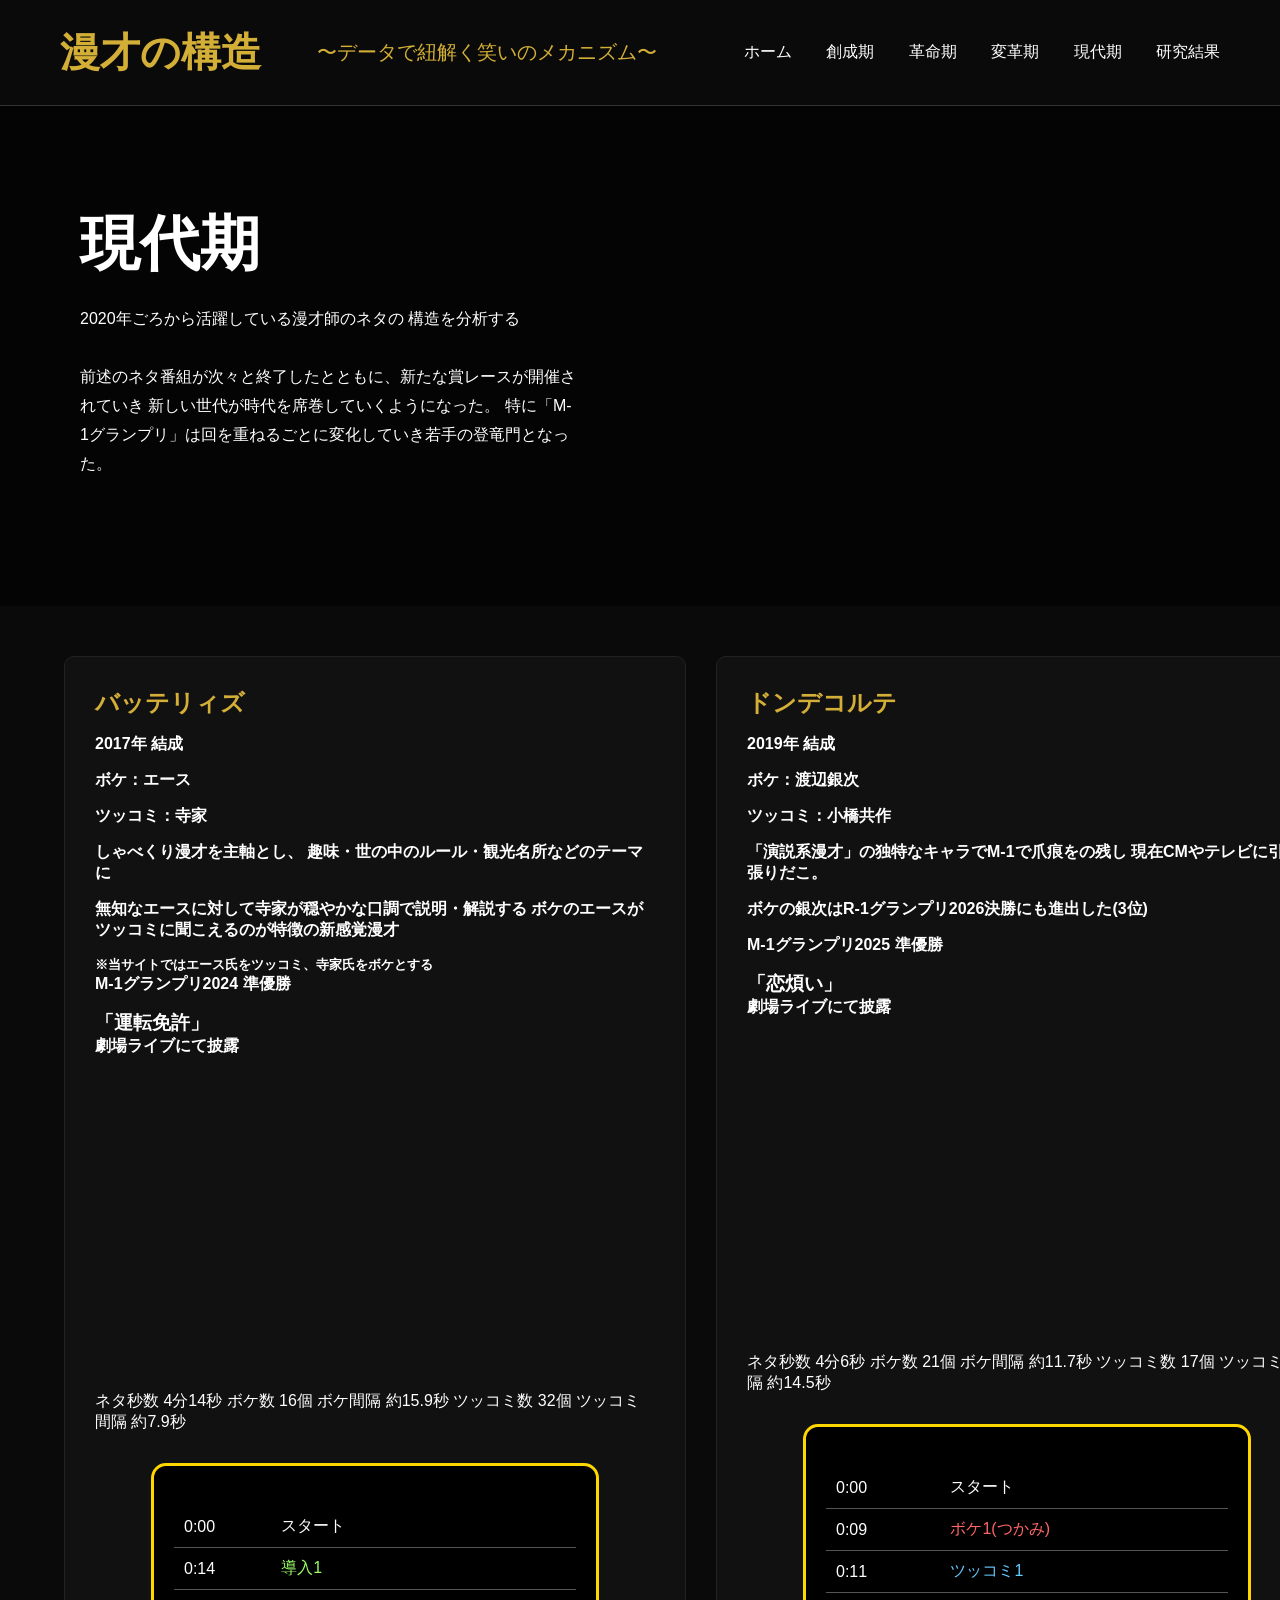
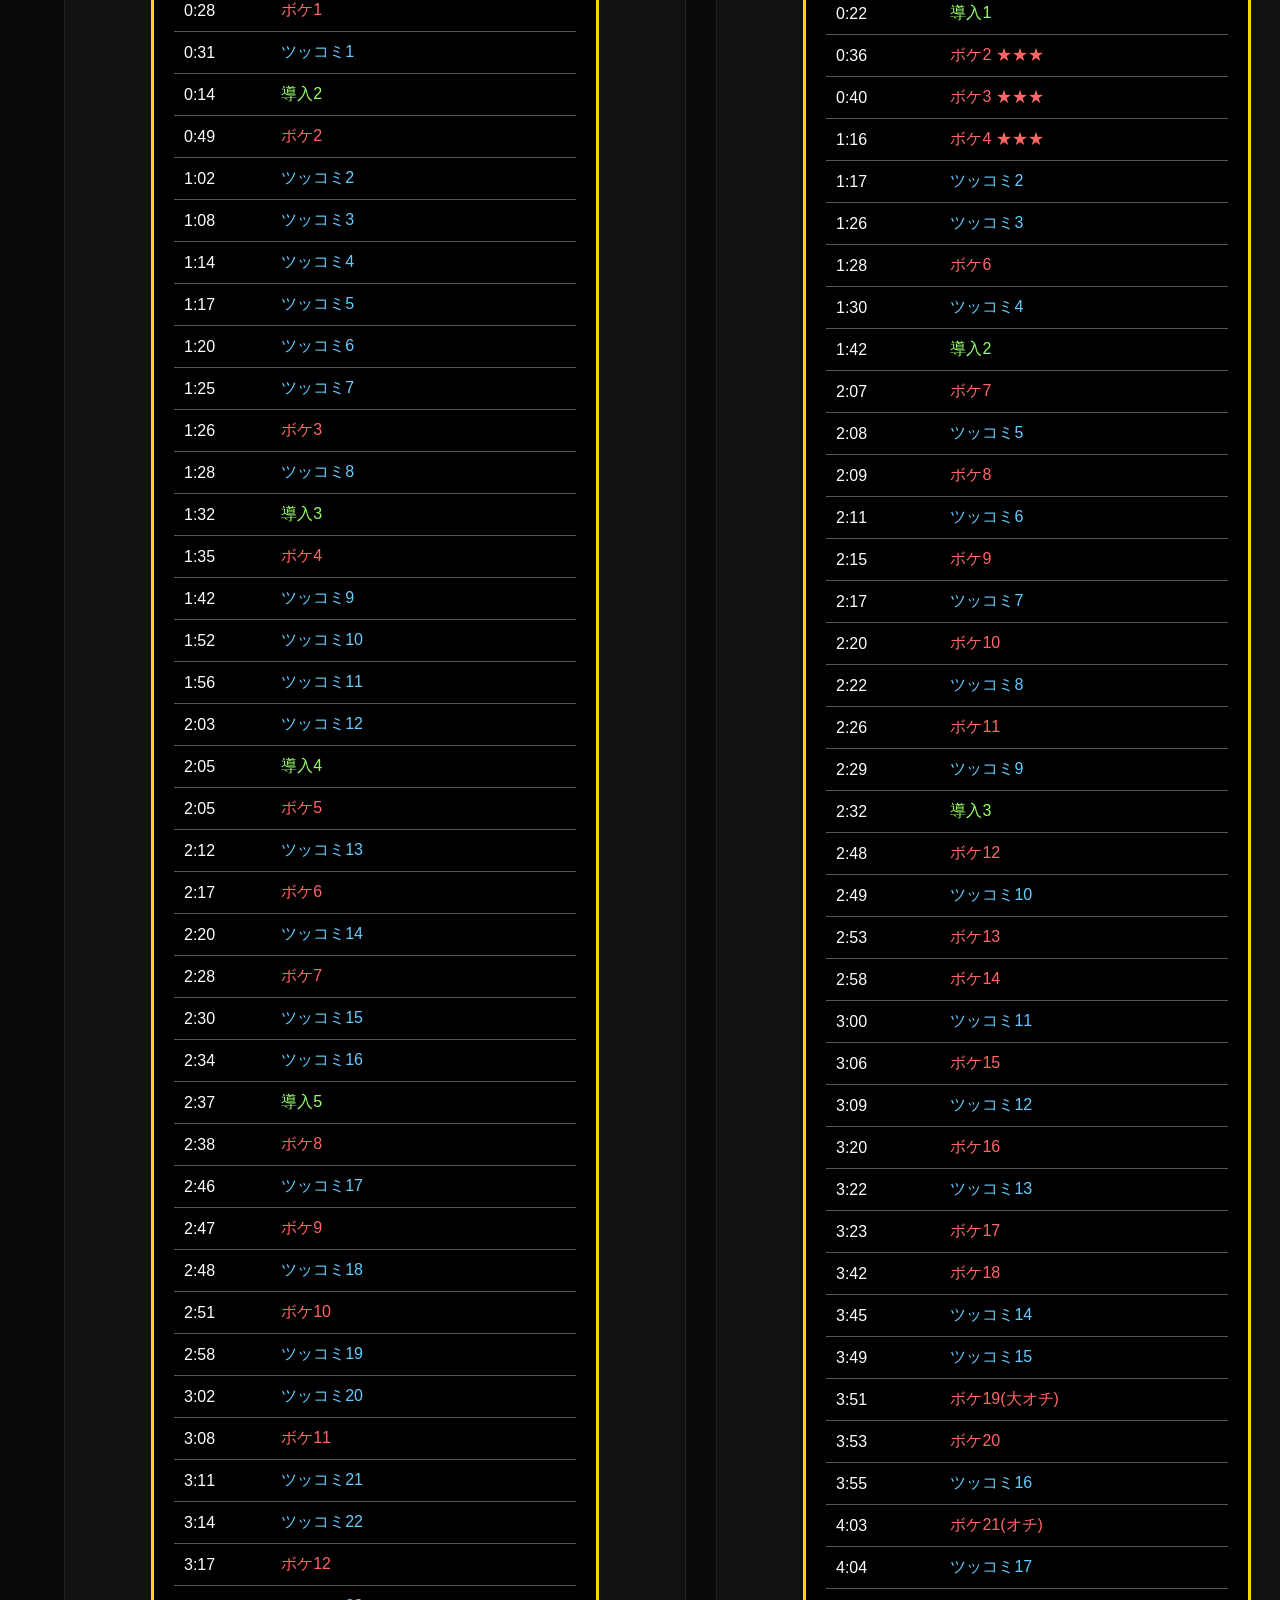
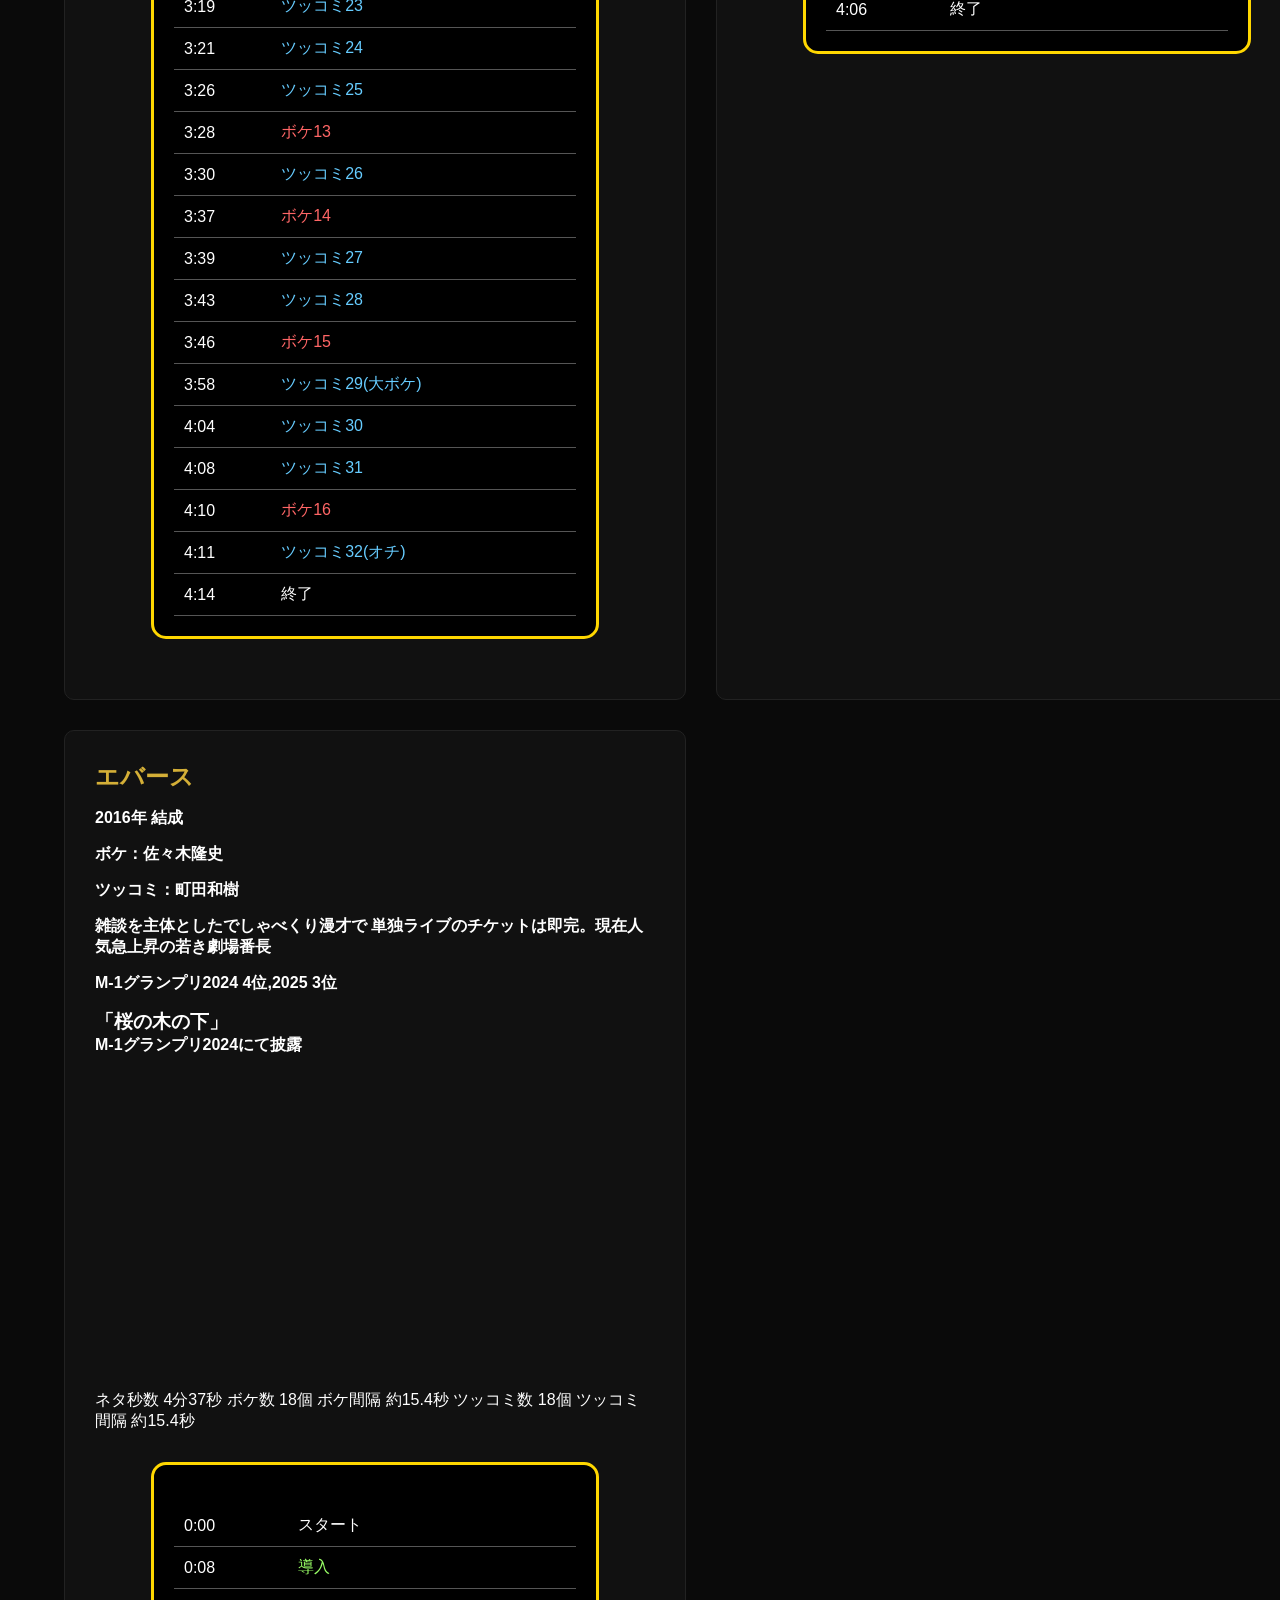
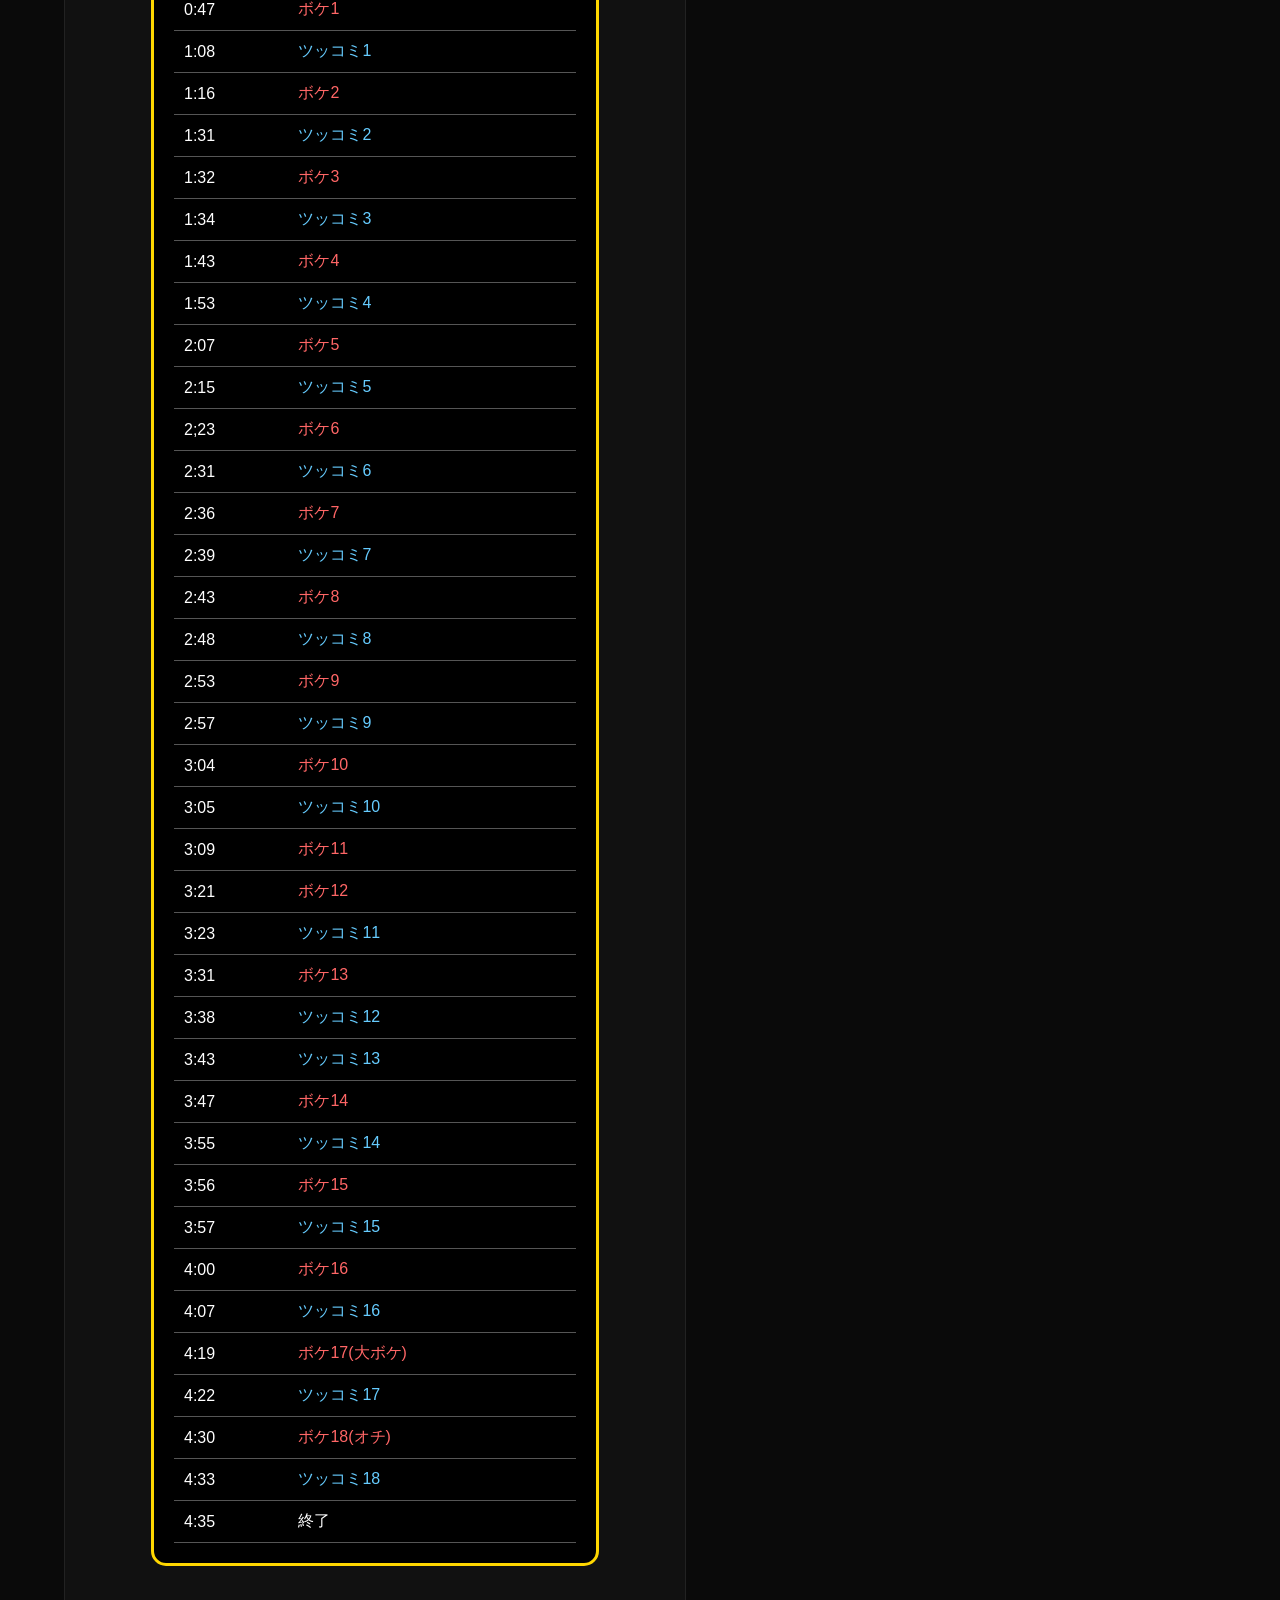
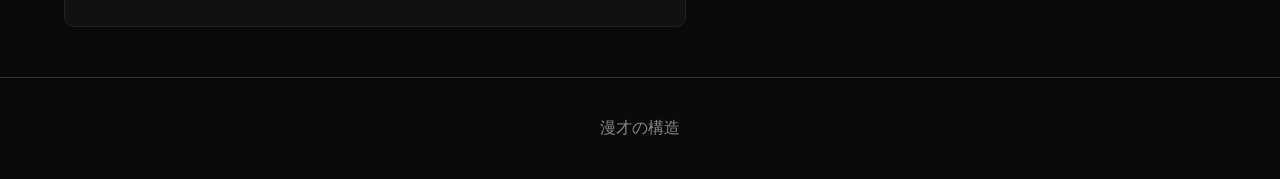
==== commit 51c91dc9: "Add files via upload" ====
--- a/gendaiki.html
+++ b/gendaiki.html
@@ -82,13 +82,11 @@
 
             <iframe width="560" height="315" src="https://www.youtube.com/embed/r2OtrKD66MI?si=qGuXnHZgQbuMW0IU" title="YouTube video player" frameborder="0" allow="accelerometer; autoplay; clipboard-write; encrypted-media; gyroscope; picture-in-picture; web-share" referrerpolicy="strict-origin-when-cross-origin" allowfullscreen></iframe>
 
-            <p>
-                ネタ秒数 4分14秒
-                ボケ数 16個
-                ボケ間隔 約15.9秒
-                ツッコミ数 32個
-                ツッコミ間隔 約7.9秒
-            </p>
+                <tr><td>ネタ秒数 4分14秒</td></tr>
+                <tr><td>ボケ数 16個</td></tr>
+                <tr><td>ボケ間隔 約15.9秒</td></tr>
+                <tr><td>ツッコミ数 32個</td></tr>
+                <tr><td>ツッコミ間隔 約7.9秒</td></tr>
 
             <div class="timeline-box">
                 <table>
@@ -184,13 +182,11 @@
 
              <iframe width="560" height="315" src="https://www.youtube.com/embed/SuAVfJXJH_w?si=Bhzf0xzOQ-sqa_4k" title="YouTube video player" frameborder="0" allow="accelerometer; autoplay; clipboard-write; encrypted-media; gyroscope; picture-in-picture; web-share" referrerpolicy="strict-origin-when-cross-origin" allowfullscreen></iframe>
 
-            <p>
-                ネタ秒数 4分6秒
-                ボケ数 21個
-                ボケ間隔 約11.7秒
-                ツッコミ数 17個
-                ツッコミ間隔 約14.5秒
-            </p>
+                <tr><td>ネタ秒数 4分6秒</td></tr>
+                <tr><td>ボケ数 21個</td></tr>
+                <tr><td>ボケ間隔 約11.7秒</td></tr>
+                <tr><td>ツッコミ数 17個</td></tr>
+                <tr><td>ツッコミ間隔 約14.5秒</td></tr>
 
             <div class="timeline-box">
                 <table>
@@ -269,13 +265,11 @@
 
             <iframe width="560" height="315" src="https://www.youtube.com/embed/kfbpoEgKsmU?si=GiKbrFF-epQh1ueg" title="YouTube video player" frameborder="0" allow="accelerometer; autoplay; clipboard-write; encrypted-media; gyroscope; picture-in-picture; web-share" referrerpolicy="strict-origin-when-cross-origin" allowfullscreen></iframe>
 
-            <p>
-                ネタ秒数 4分37秒
-                ボケ数 18個
-                ボケ間隔 約15.4秒
-                ツッコミ数 18個
-                ツッコミ間隔 約15.4秒
-            </p>
+                <tr><td>ネタ秒数 4分37秒</td></tr>
+                <tr><td>ボケ数 18個</td></tr>
+                <tr><td>ボケ間隔 約15.4秒</td></tr>
+                <tr><td>ツッコミ数 18個</td></tr>
+                <tr><td>ツッコミ間隔 約15.4秒</td></tr>
 
             <div class="timeline-box">
                 <table>
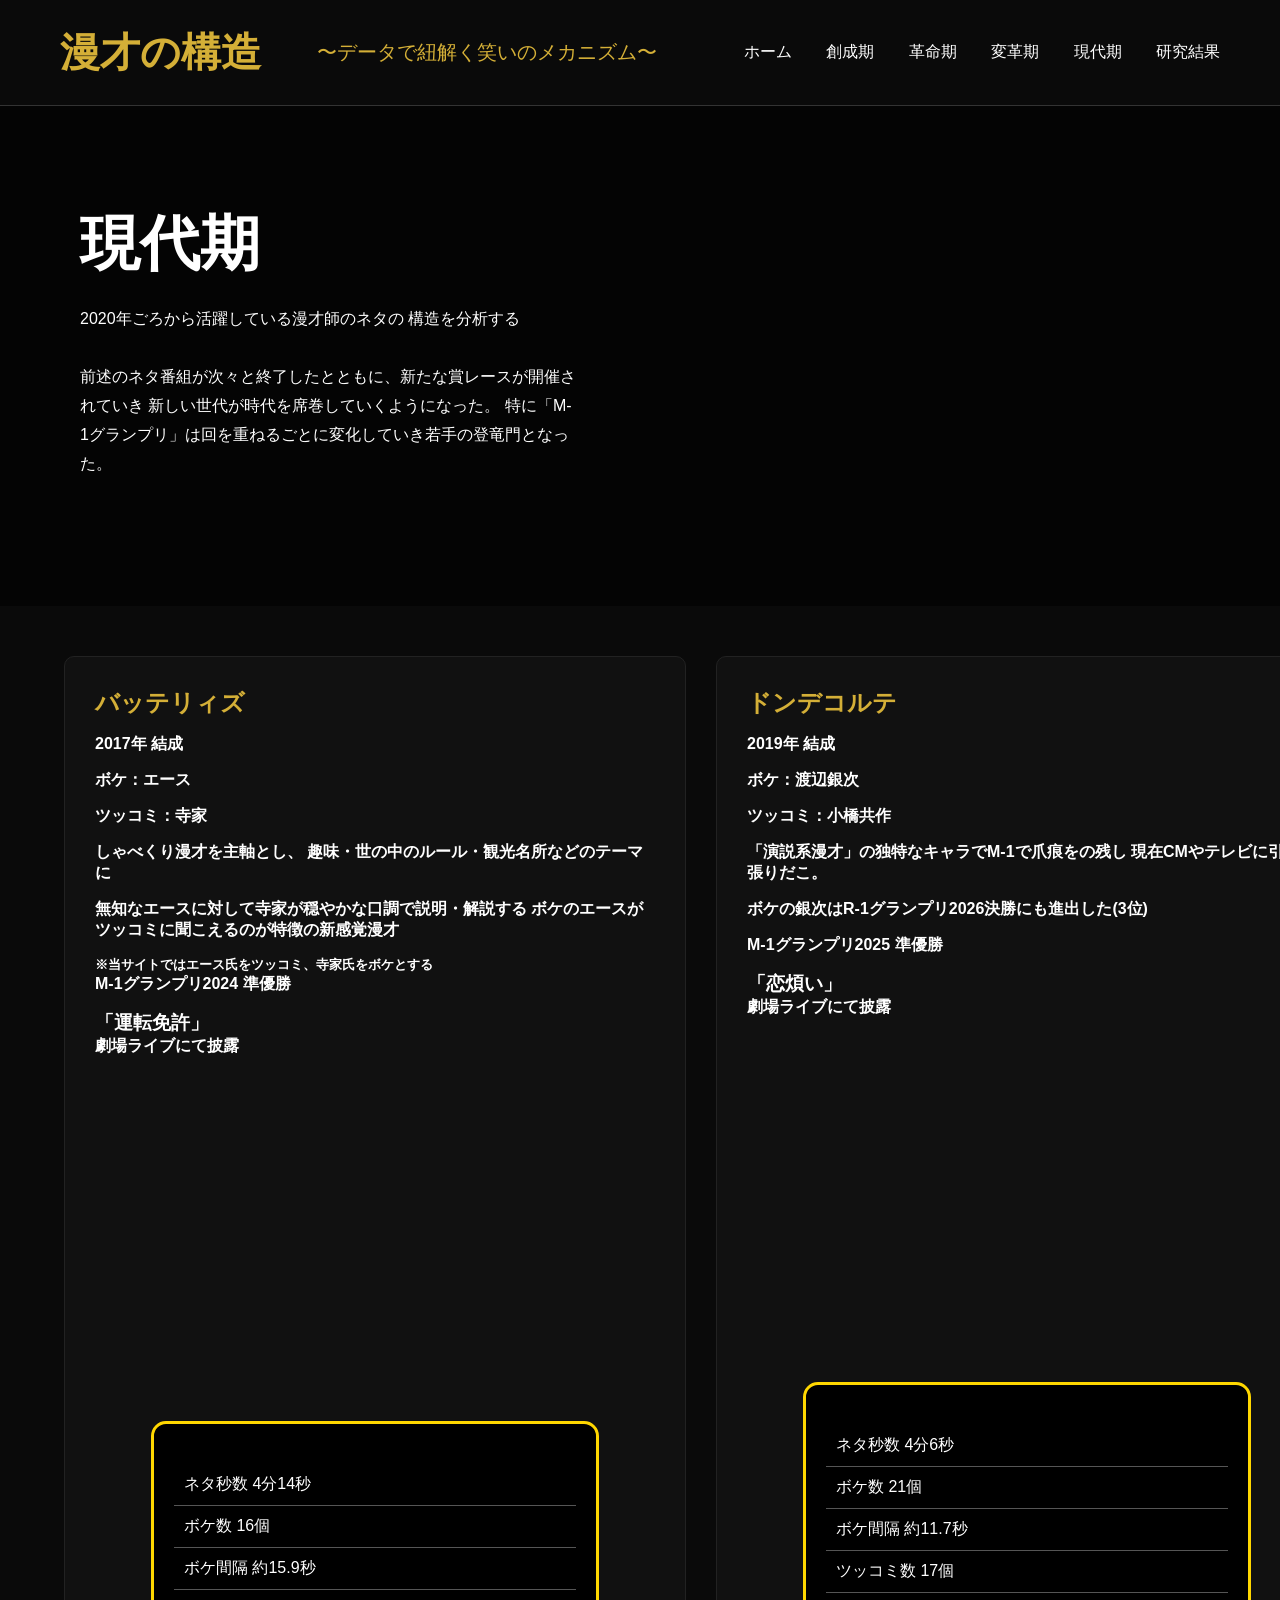
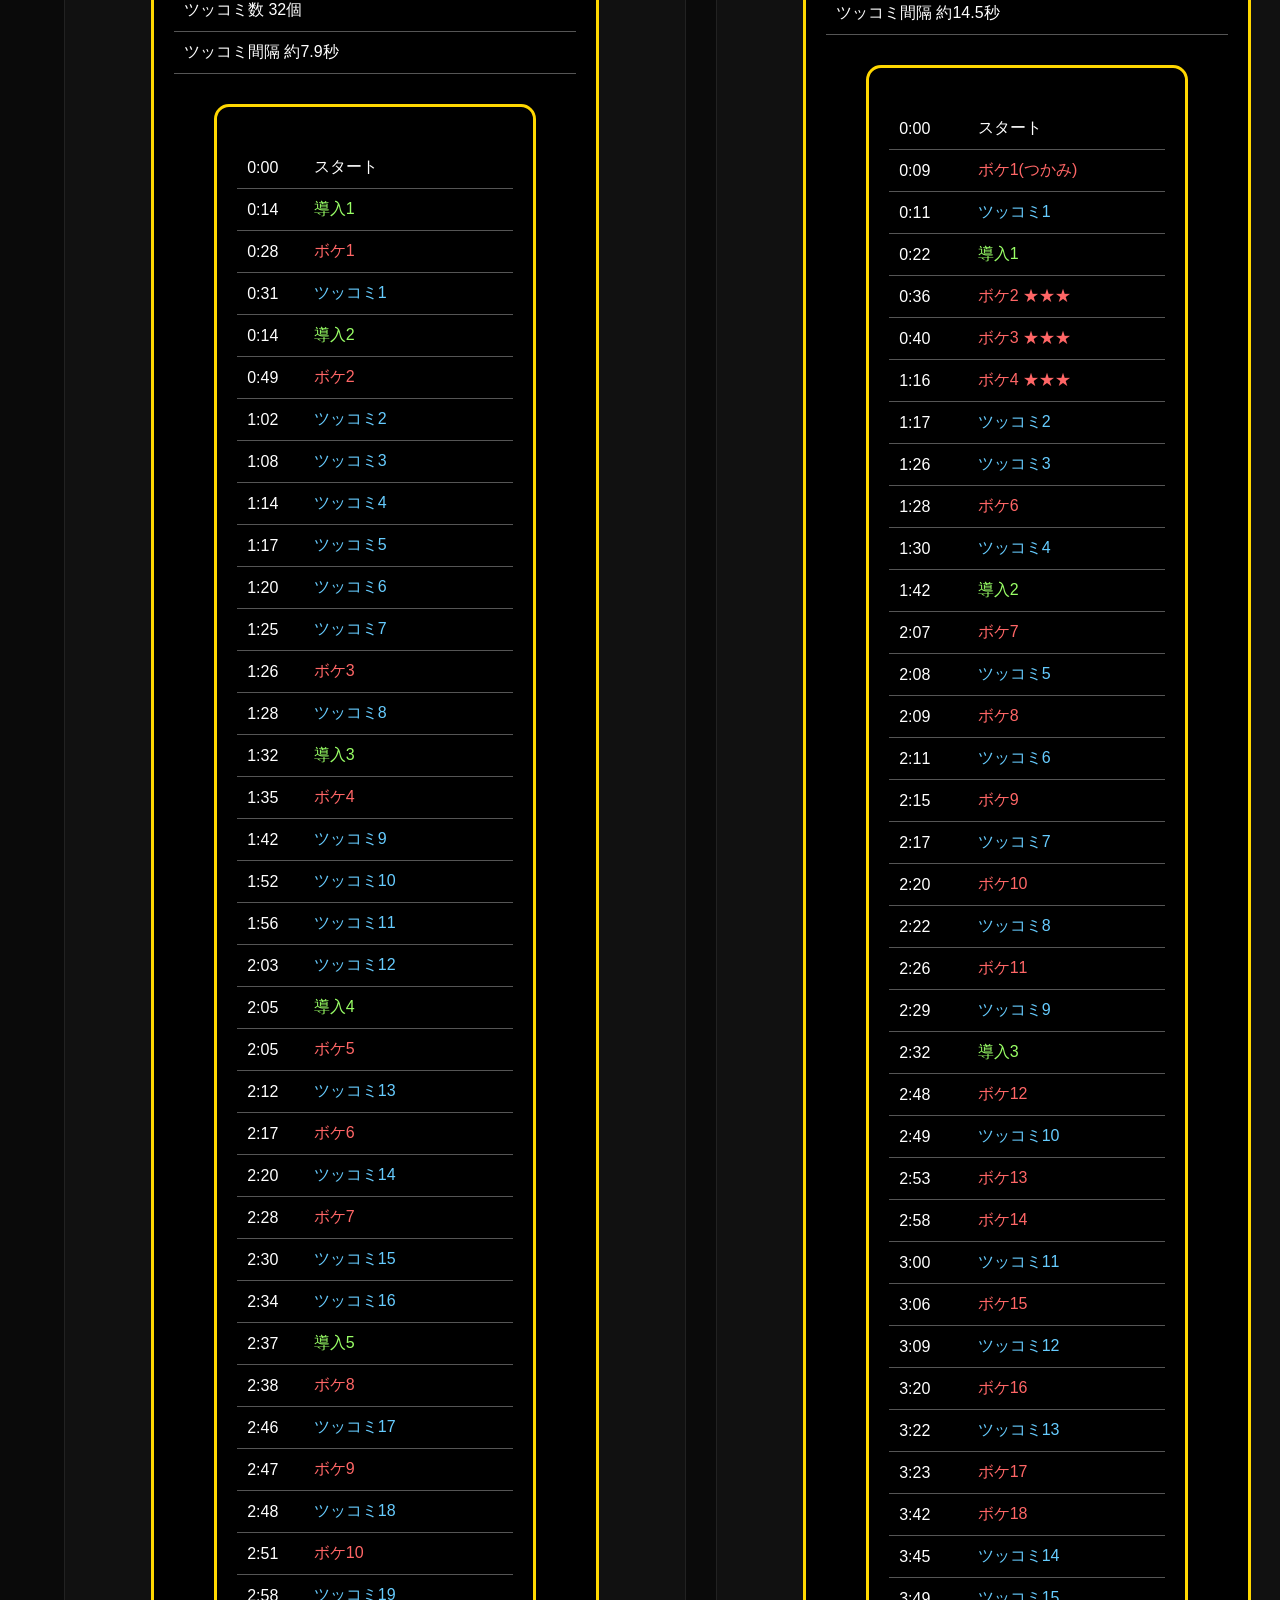
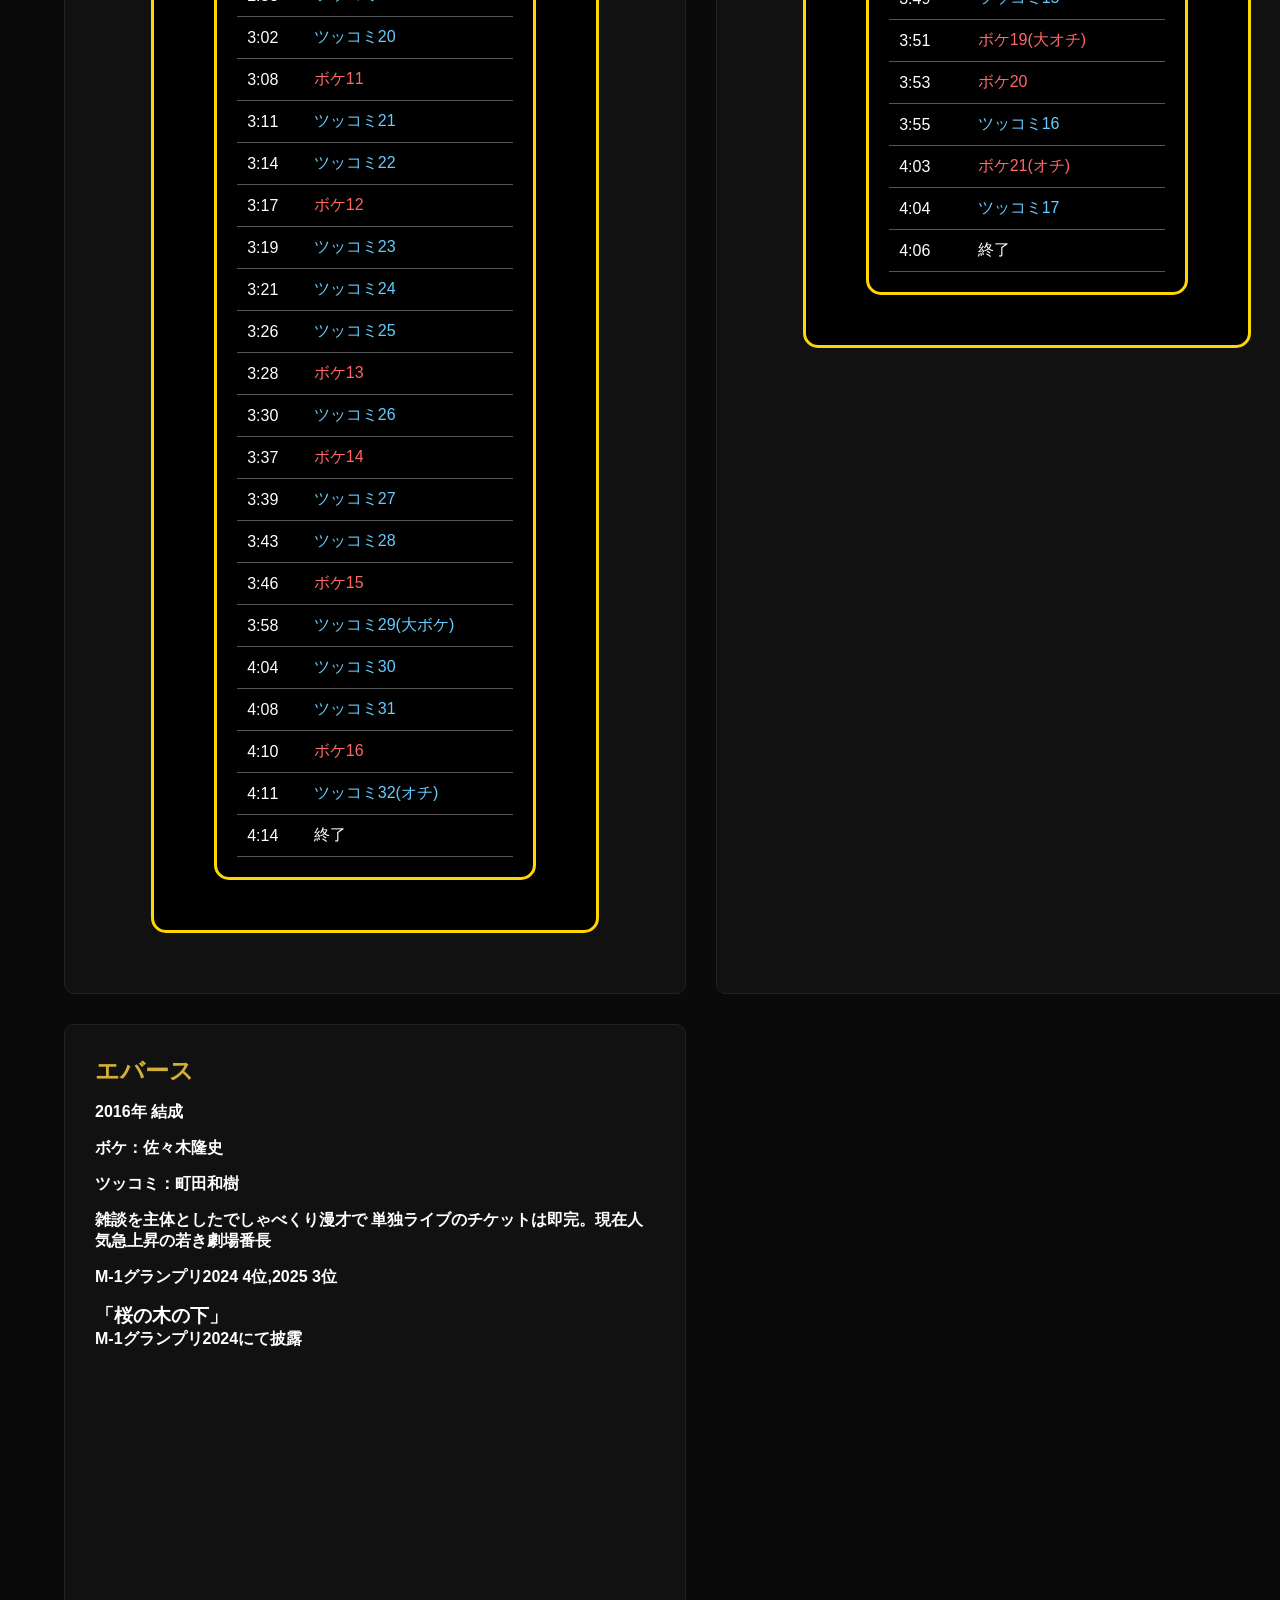
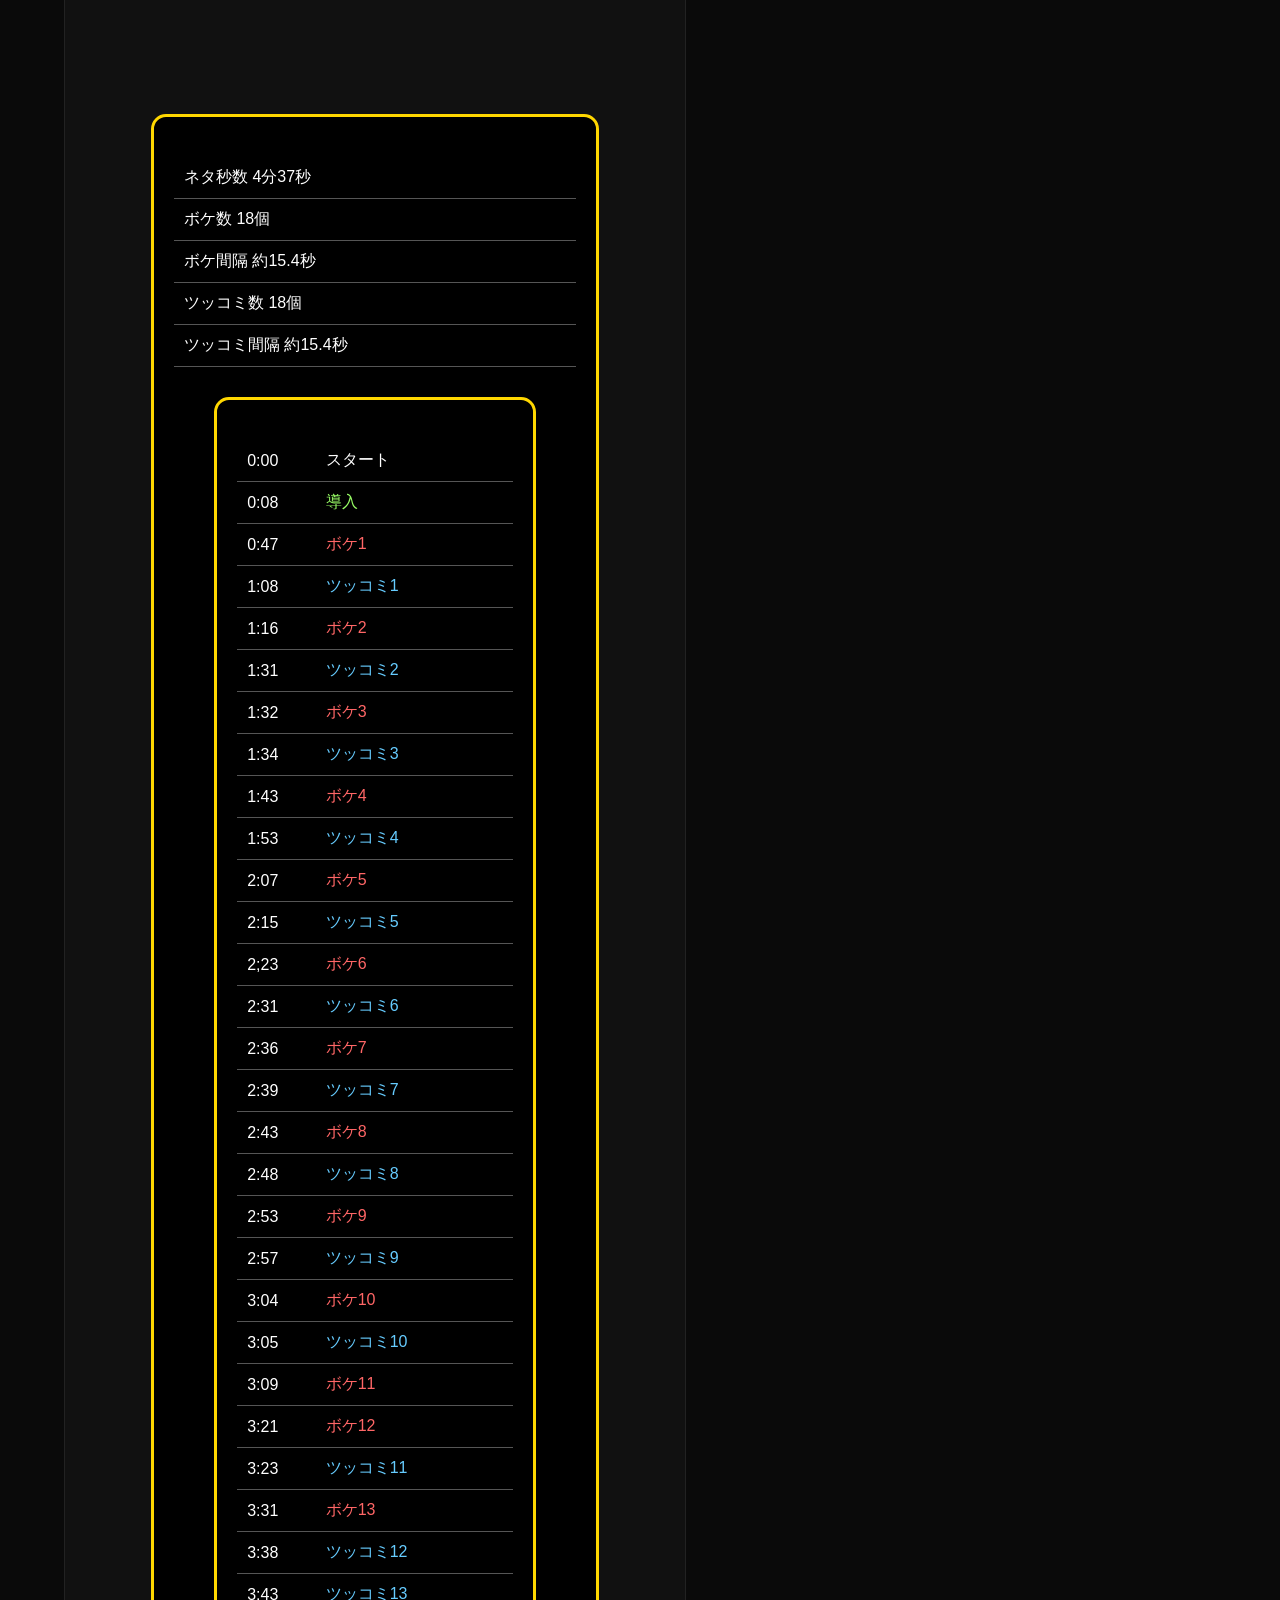
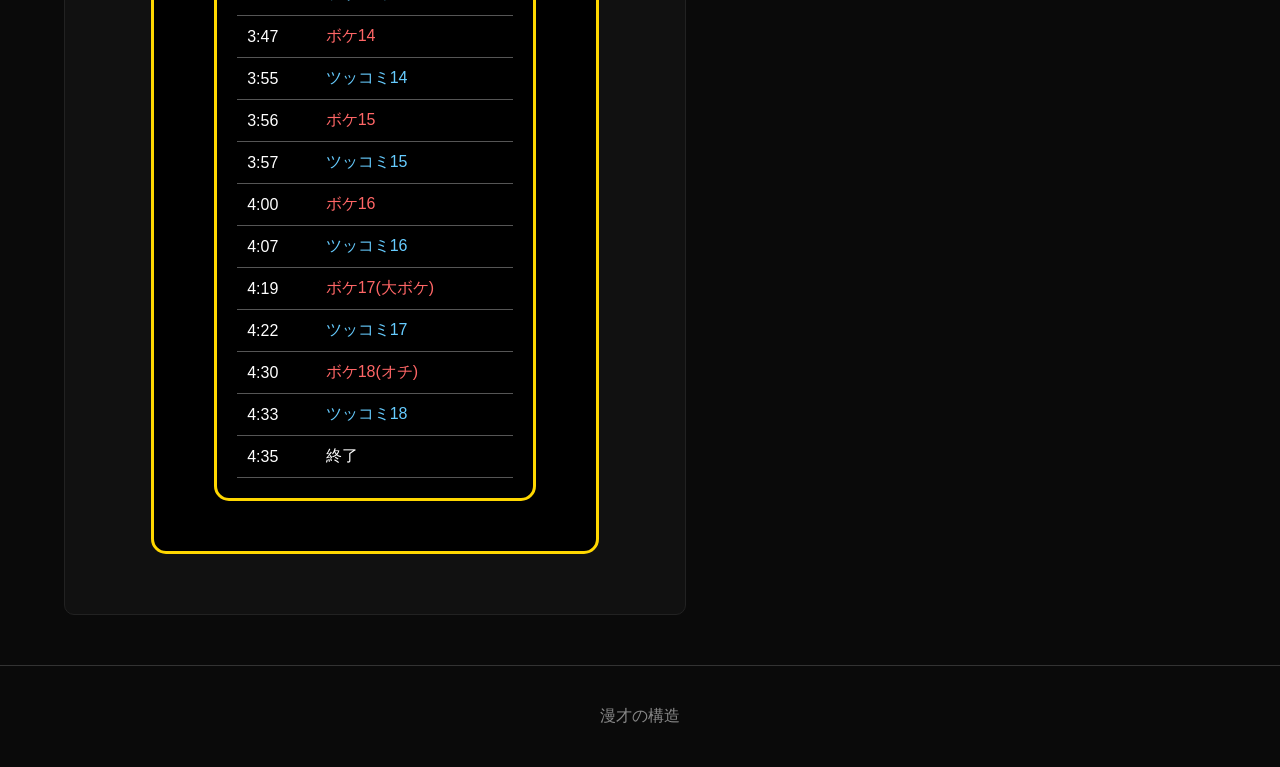
==== commit f754910a: "Add files via upload" ====
--- a/gendaiki.html
+++ b/gendaiki.html
@@ -82,11 +82,14 @@
 
             <iframe width="560" height="315" src="https://www.youtube.com/embed/r2OtrKD66MI?si=qGuXnHZgQbuMW0IU" title="YouTube video player" frameborder="0" allow="accelerometer; autoplay; clipboard-write; encrypted-media; gyroscope; picture-in-picture; web-share" referrerpolicy="strict-origin-when-cross-origin" allowfullscreen></iframe>
 
+            <div class="timeline-box">
+                <table>
                 <tr><td>ネタ秒数 4分14秒</td></tr>
                 <tr><td>ボケ数 16個</td></tr>
                 <tr><td>ボケ間隔 約15.9秒</td></tr>
                 <tr><td>ツッコミ数 32個</td></tr>
                 <tr><td>ツッコミ間隔 約7.9秒</td></tr>
+                </table>
 
             <div class="timeline-box">
                 <table>
@@ -182,11 +185,14 @@
 
              <iframe width="560" height="315" src="https://www.youtube.com/embed/SuAVfJXJH_w?si=Bhzf0xzOQ-sqa_4k" title="YouTube video player" frameborder="0" allow="accelerometer; autoplay; clipboard-write; encrypted-media; gyroscope; picture-in-picture; web-share" referrerpolicy="strict-origin-when-cross-origin" allowfullscreen></iframe>
 
+            <div class="timeline-box">
+                <table>
                 <tr><td>ネタ秒数 4分6秒</td></tr>
                 <tr><td>ボケ数 21個</td></tr>
                 <tr><td>ボケ間隔 約11.7秒</td></tr>
                 <tr><td>ツッコミ数 17個</td></tr>
                 <tr><td>ツッコミ間隔 約14.5秒</td></tr>
+                </table>
 
             <div class="timeline-box">
                 <table>
@@ -265,11 +271,14 @@
 
             <iframe width="560" height="315" src="https://www.youtube.com/embed/kfbpoEgKsmU?si=GiKbrFF-epQh1ueg" title="YouTube video player" frameborder="0" allow="accelerometer; autoplay; clipboard-write; encrypted-media; gyroscope; picture-in-picture; web-share" referrerpolicy="strict-origin-when-cross-origin" allowfullscreen></iframe>
 
+            <div class="timeline-box">
+                <table>
                 <tr><td>ネタ秒数 4分37秒</td></tr>
                 <tr><td>ボケ数 18個</td></tr>
                 <tr><td>ボケ間隔 約15.4秒</td></tr>
                 <tr><td>ツッコミ数 18個</td></tr>
                 <tr><td>ツッコミ間隔 約15.4秒</td></tr>
+                </table>
 
             <div class="timeline-box">
                 <table>
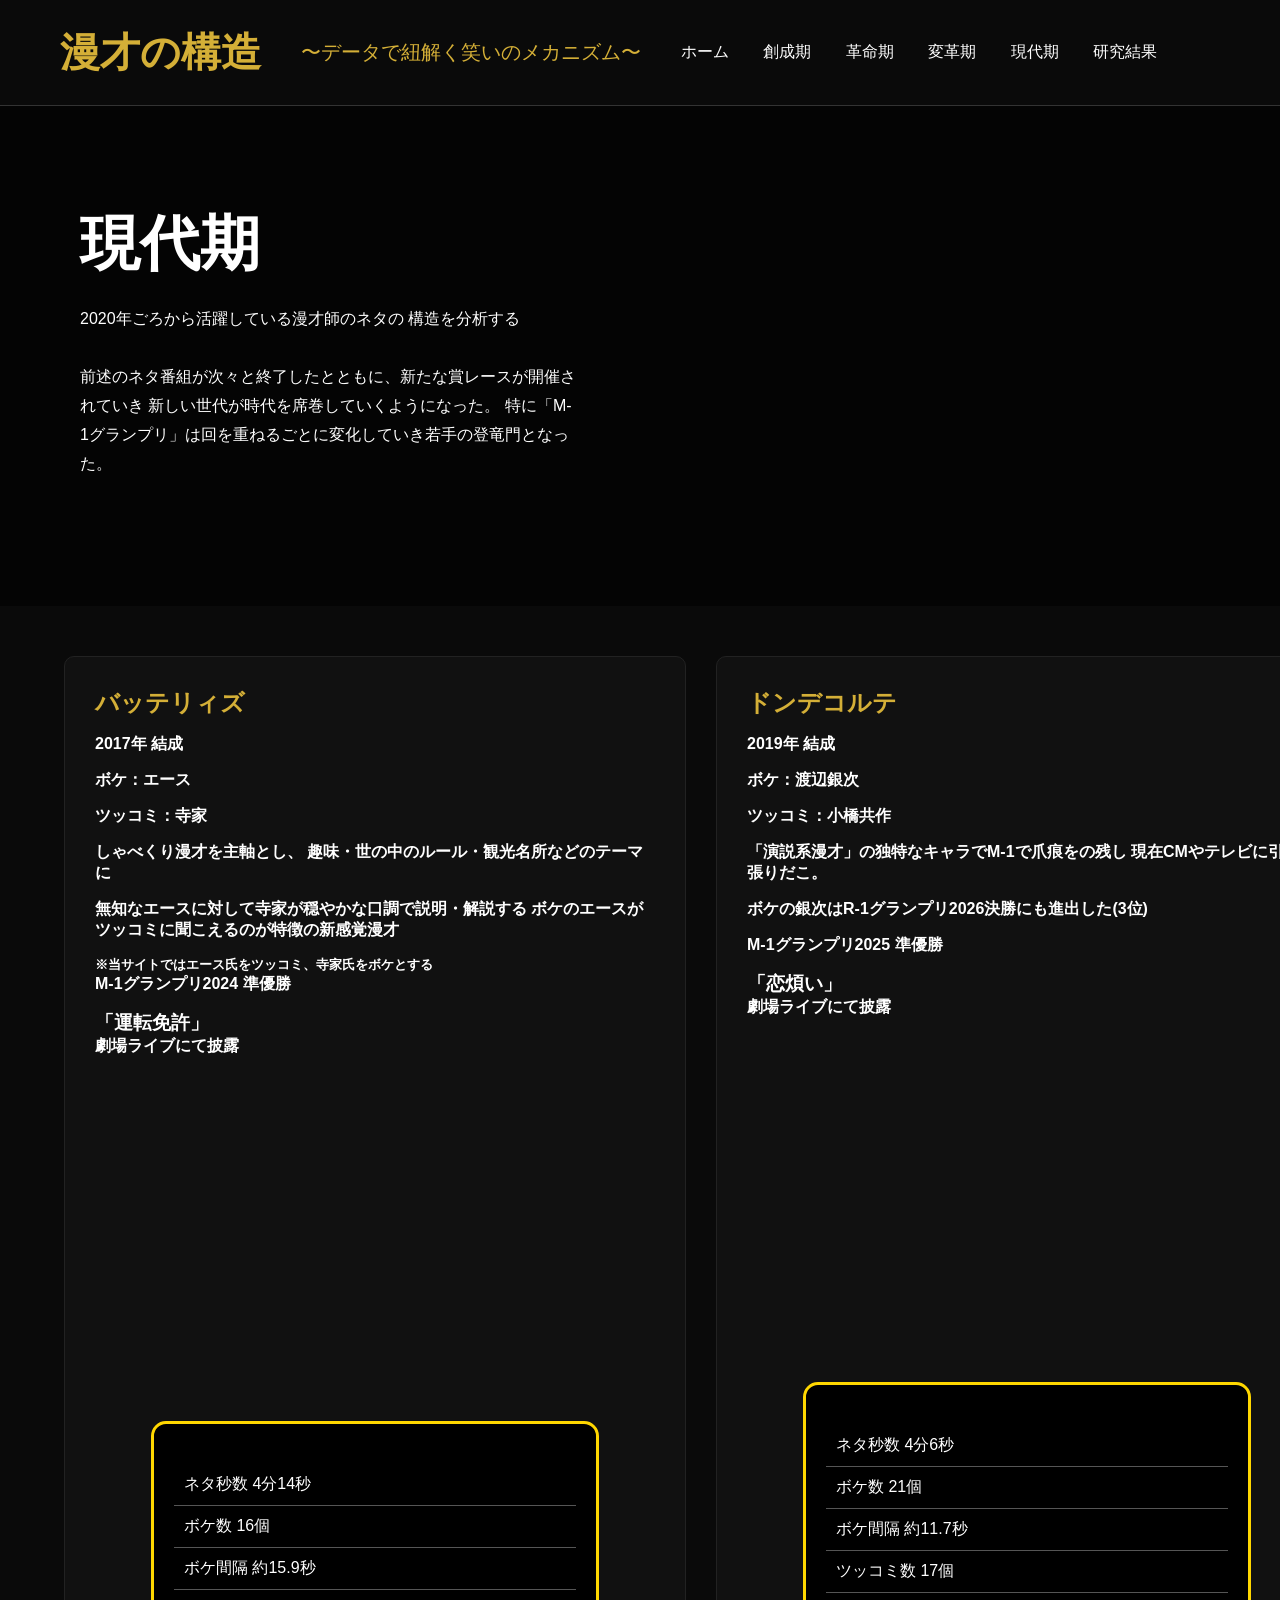
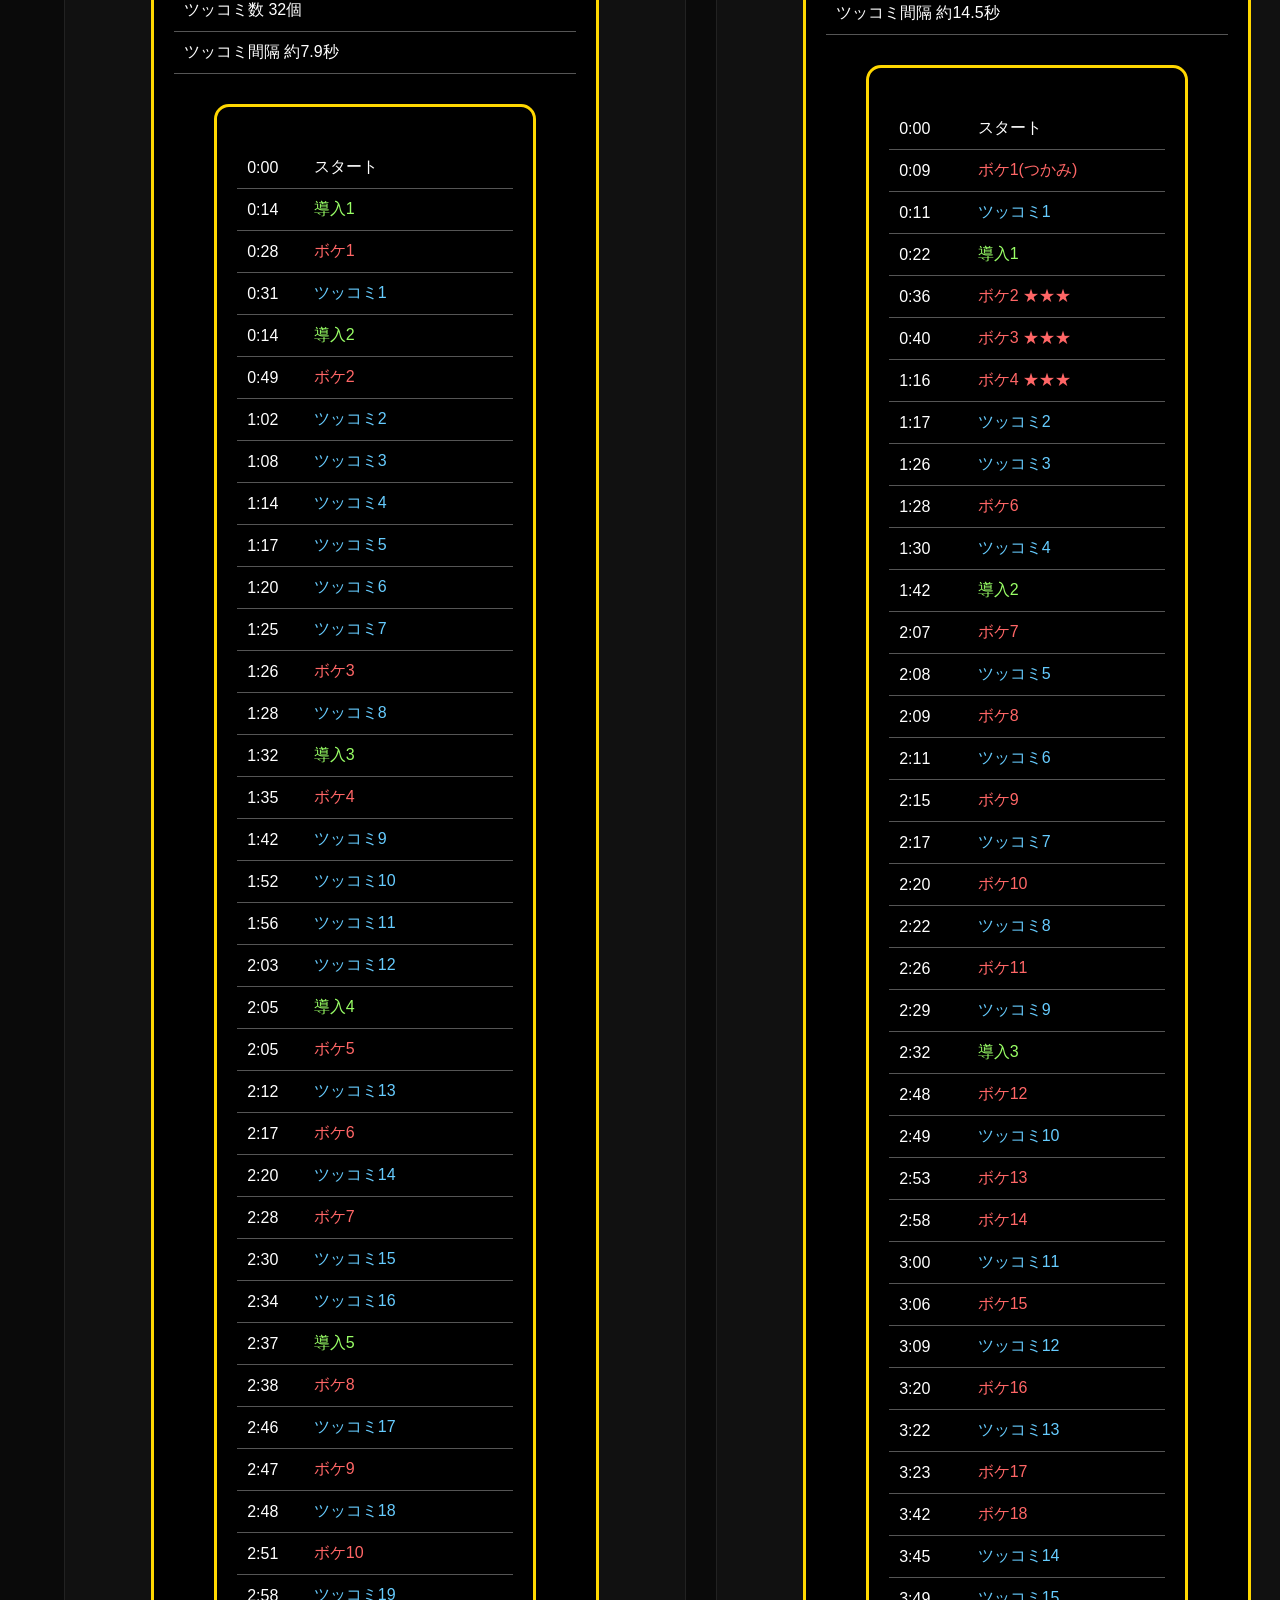
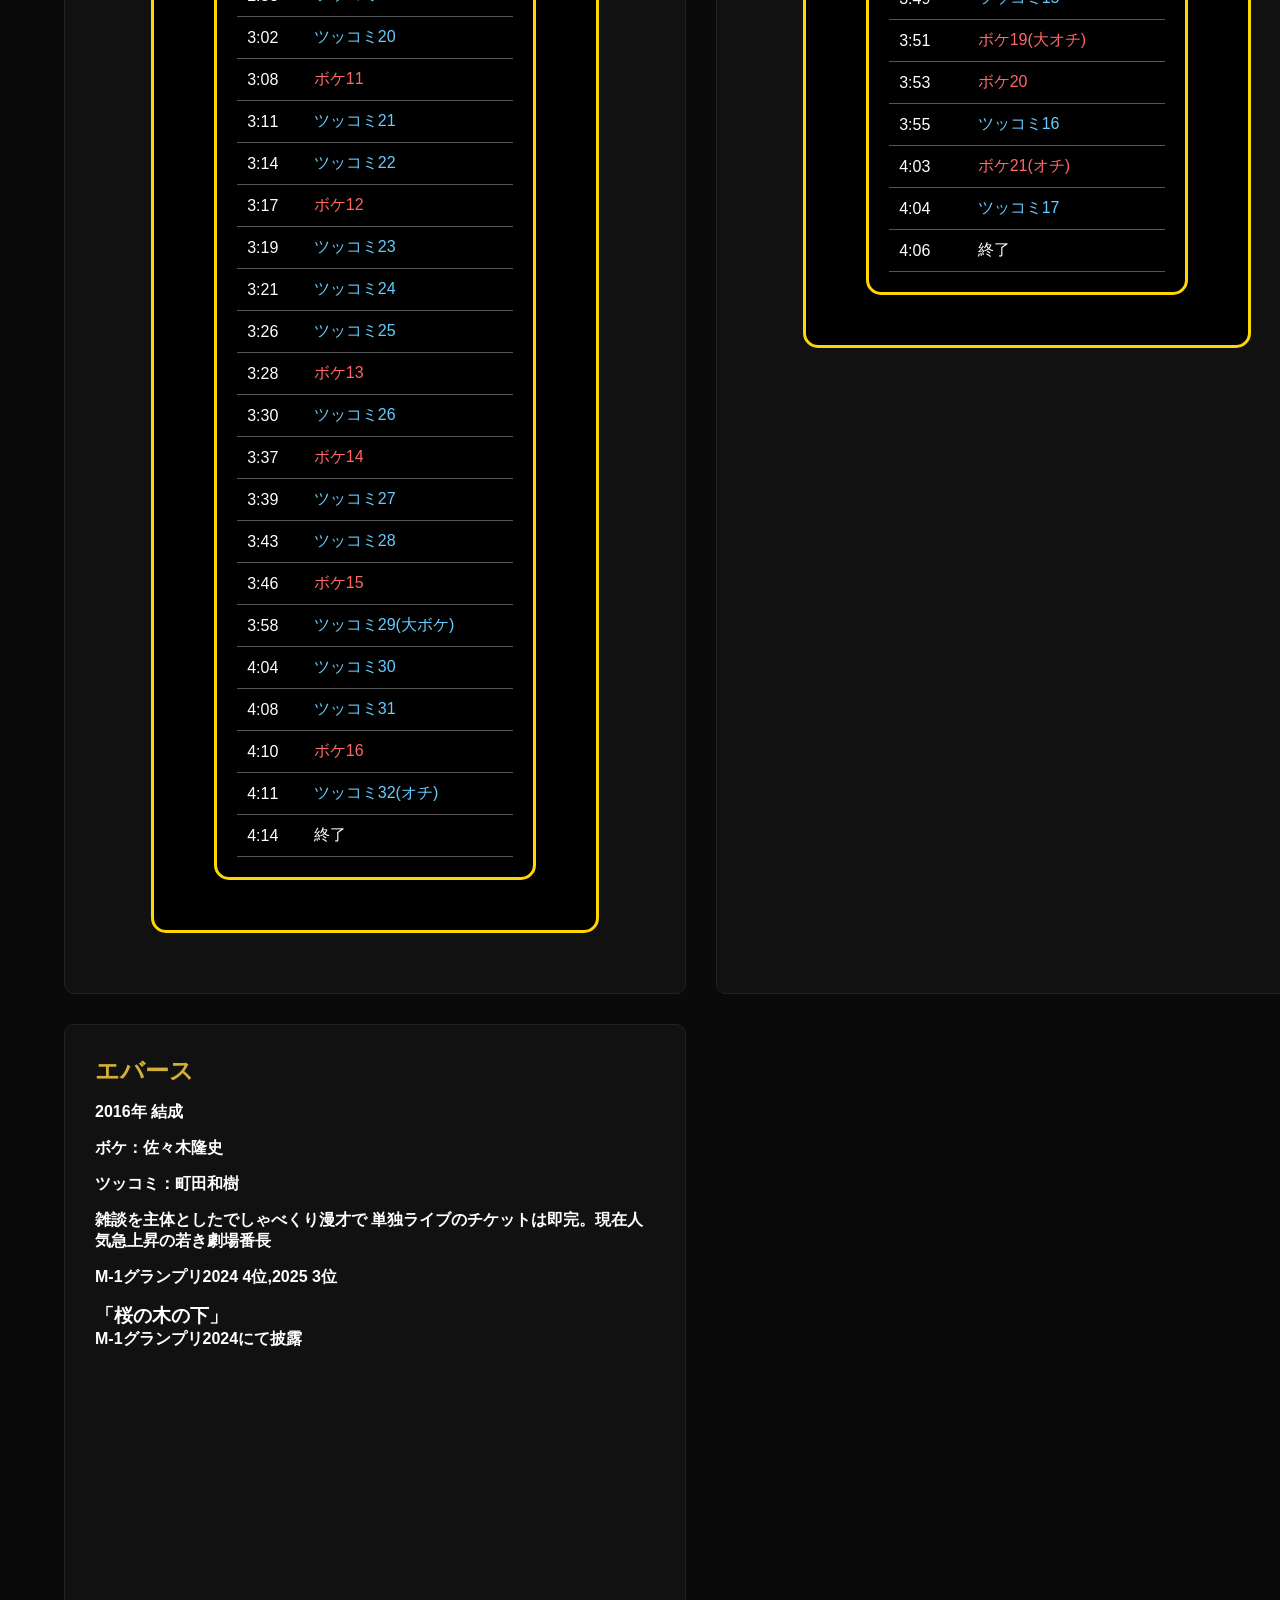
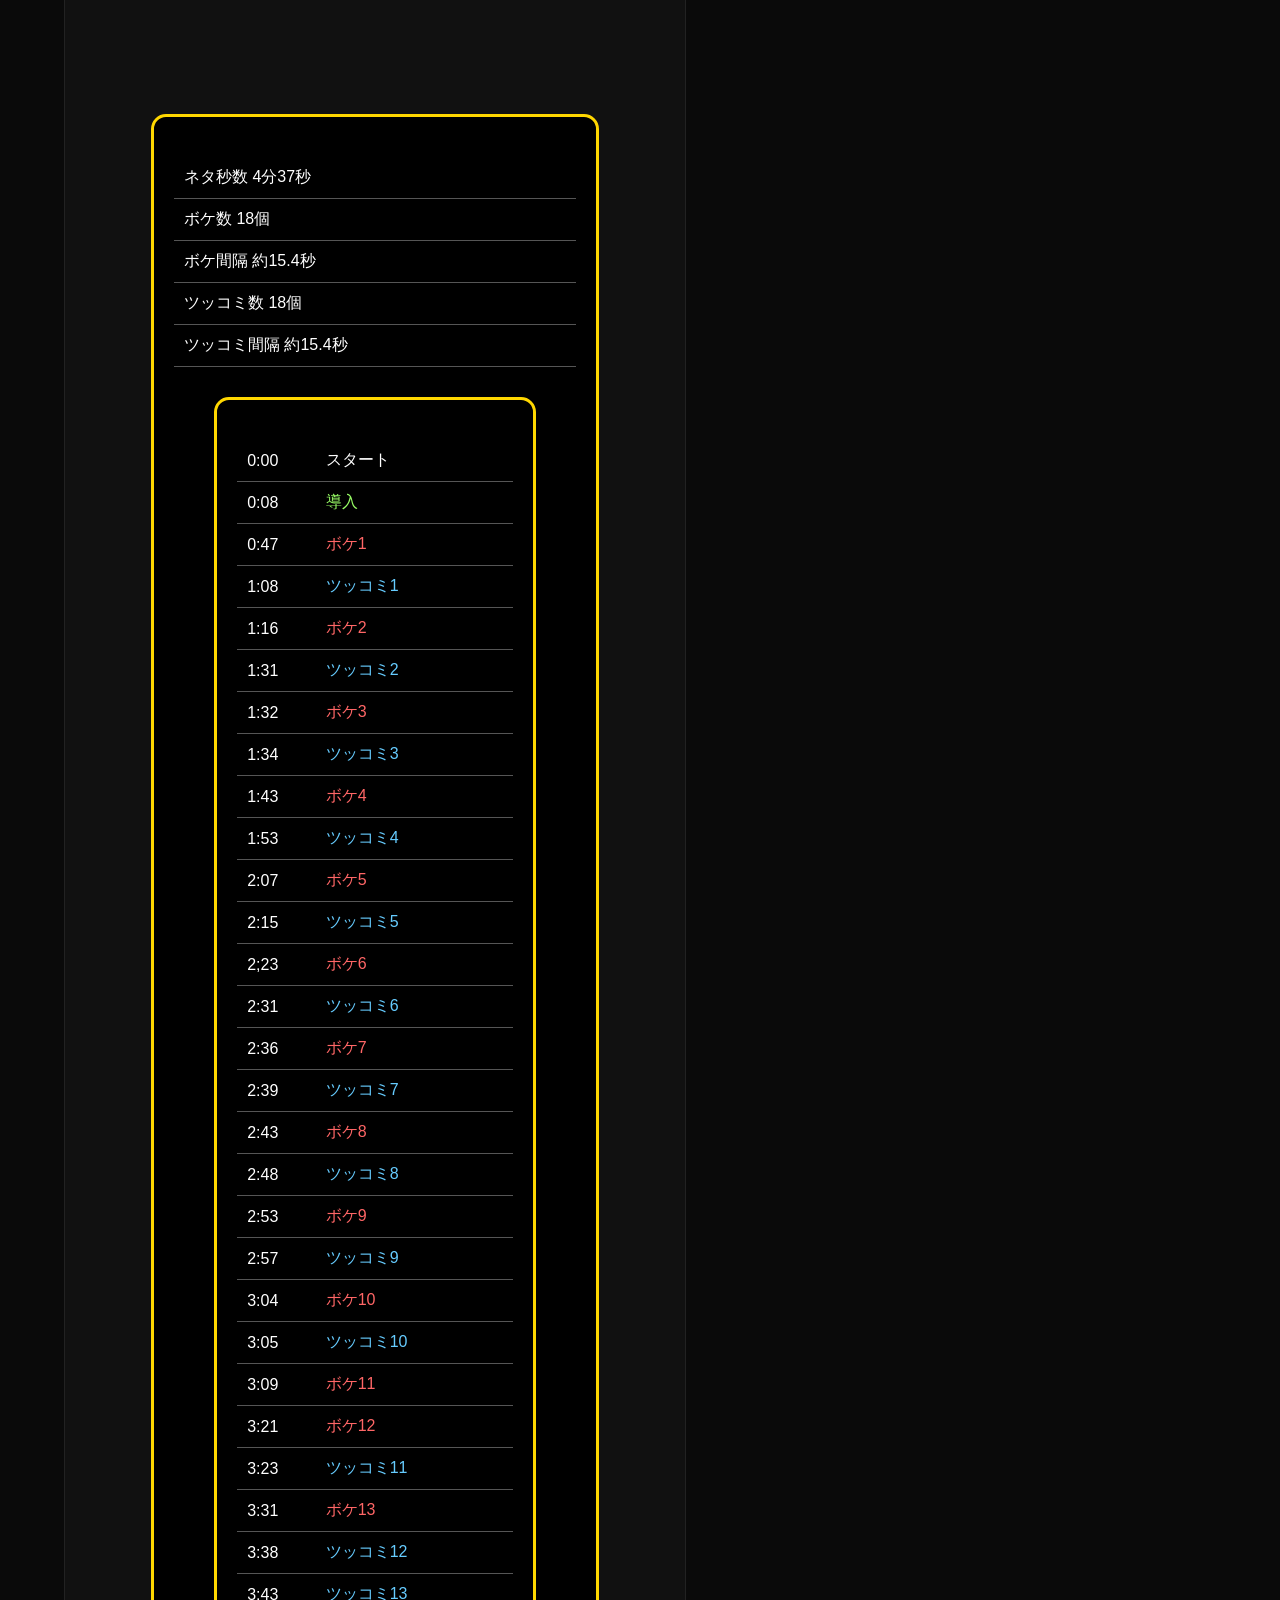
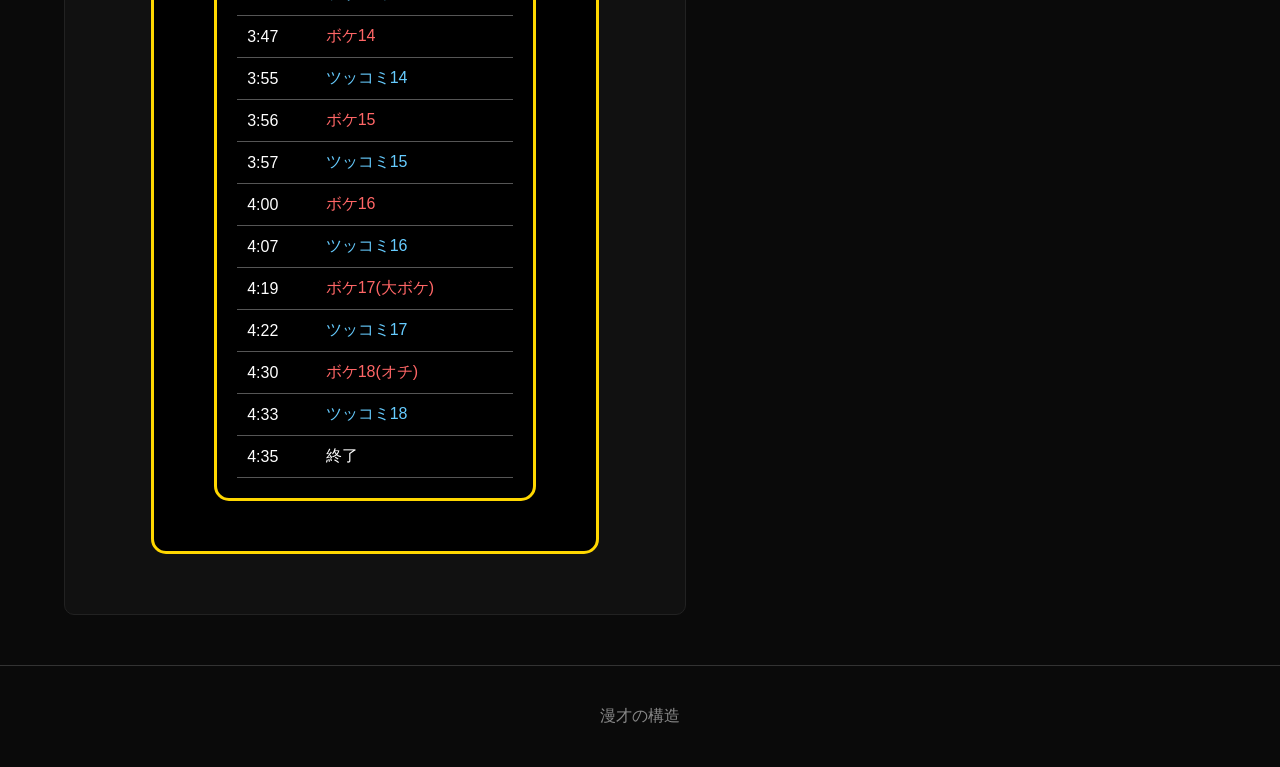
==== commit d2389377: "Add files via upload" ====
--- a/gendaiki.html
+++ b/gendaiki.html
@@ -9,12 +9,14 @@
 
 <body>
     <header>
+        <div class="title-area">
         <h1>
             漫才の構造
         </h1>
         <h2>
          〜データで紐解く笑いのメカニズム〜   
         </h2>
+        </div>
 
         <nav>
             <a href="index.html">ホーム</a>
--- a/style.css
+++ b/style.css
@@ -12,12 +12,17 @@
 
 header{
     display:flex;
-    justify-content:space-between;
+    justify-content:flex-start;
     align-items:center;
-
+    gap:10px;
     padding:25px 60px;
-
     border-bottom:1px solid #333;
+}
+
+.title-area{
+    display: flex;
+    align-items: center;
+    gap:40px;
 }
 
 header h1{
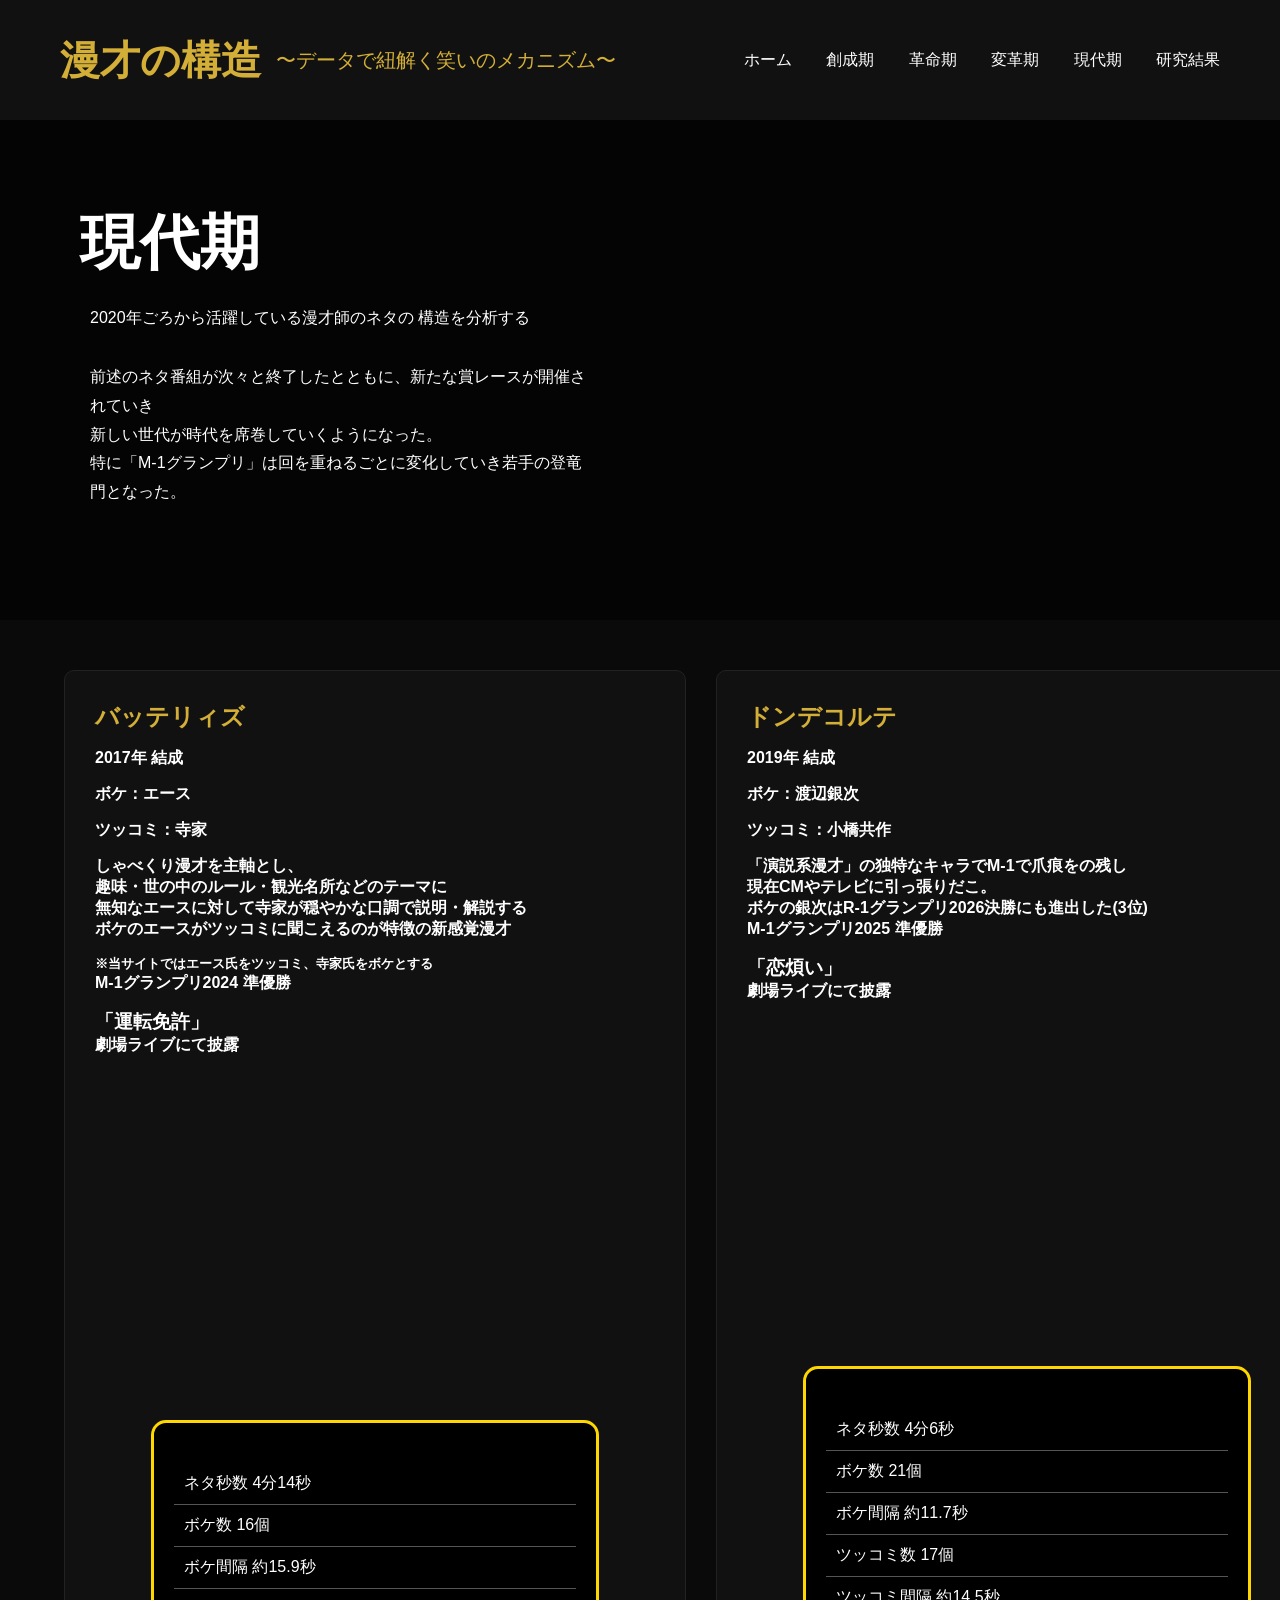
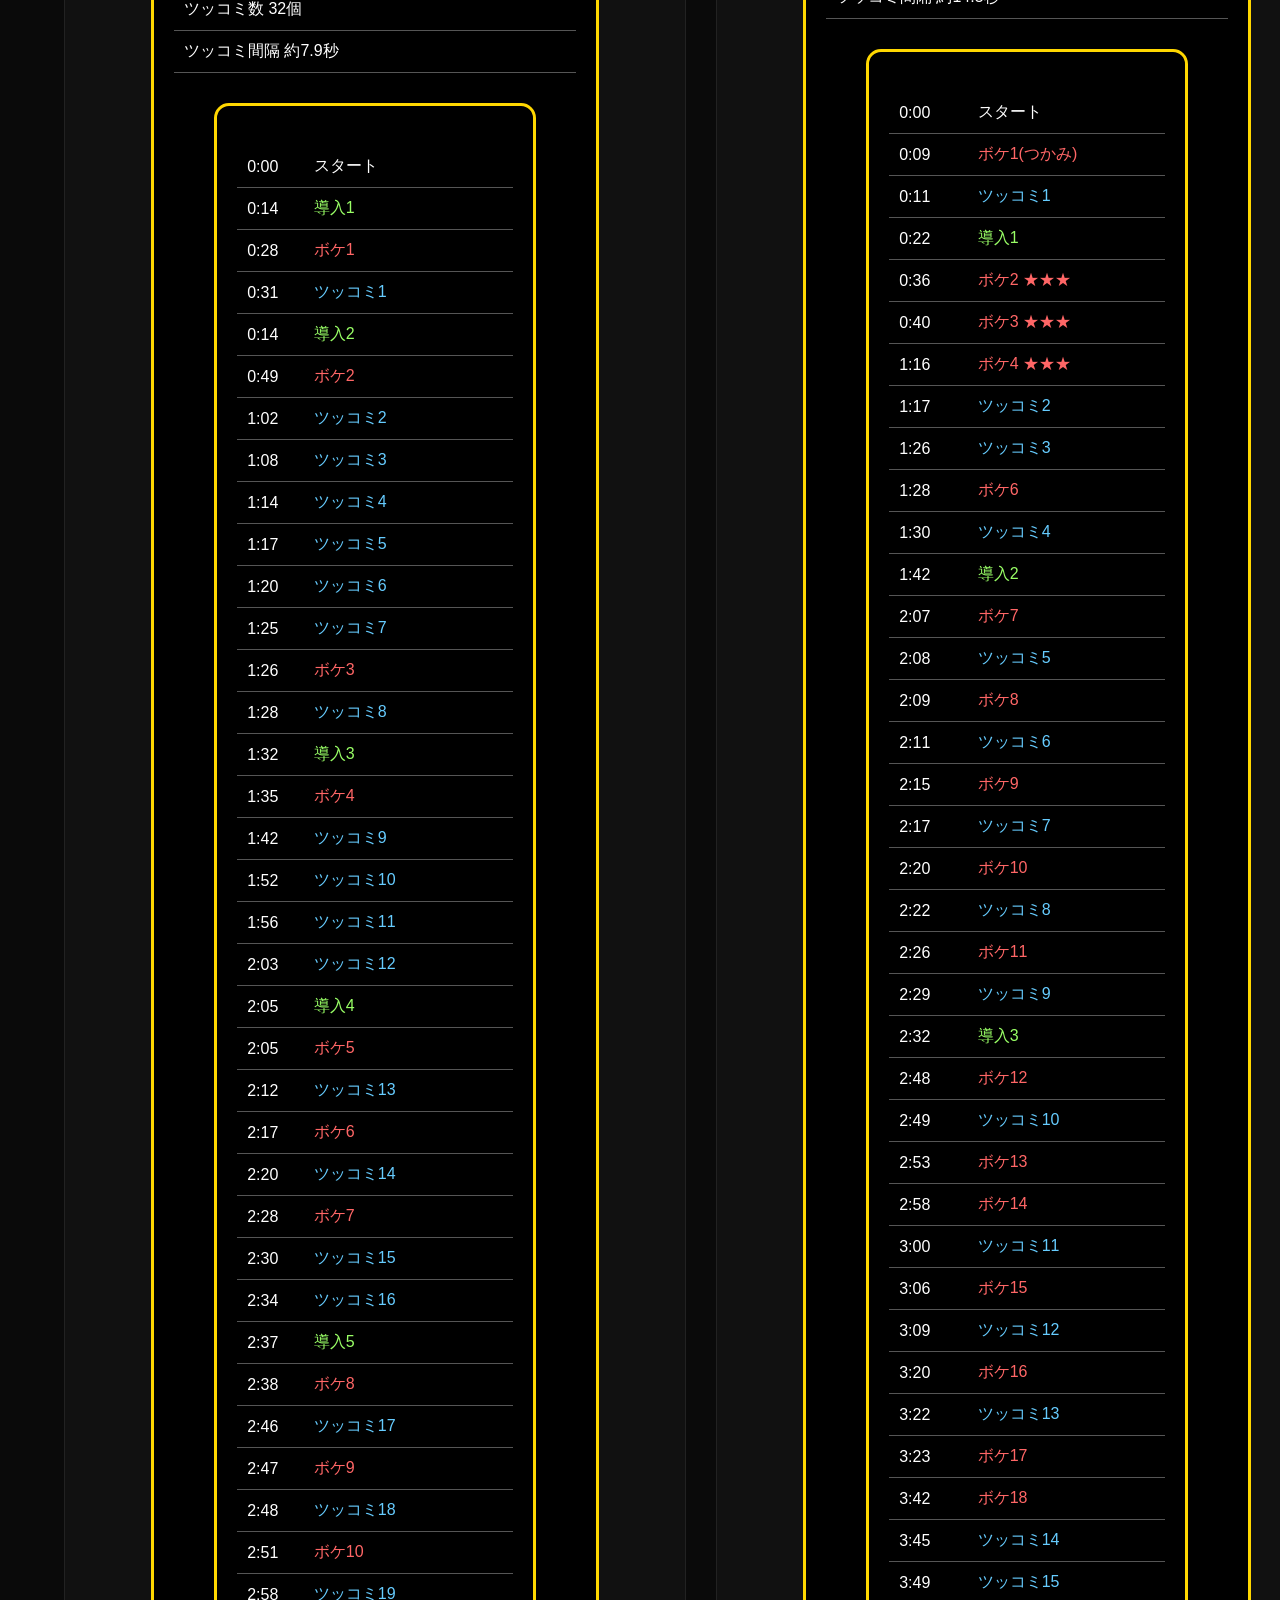
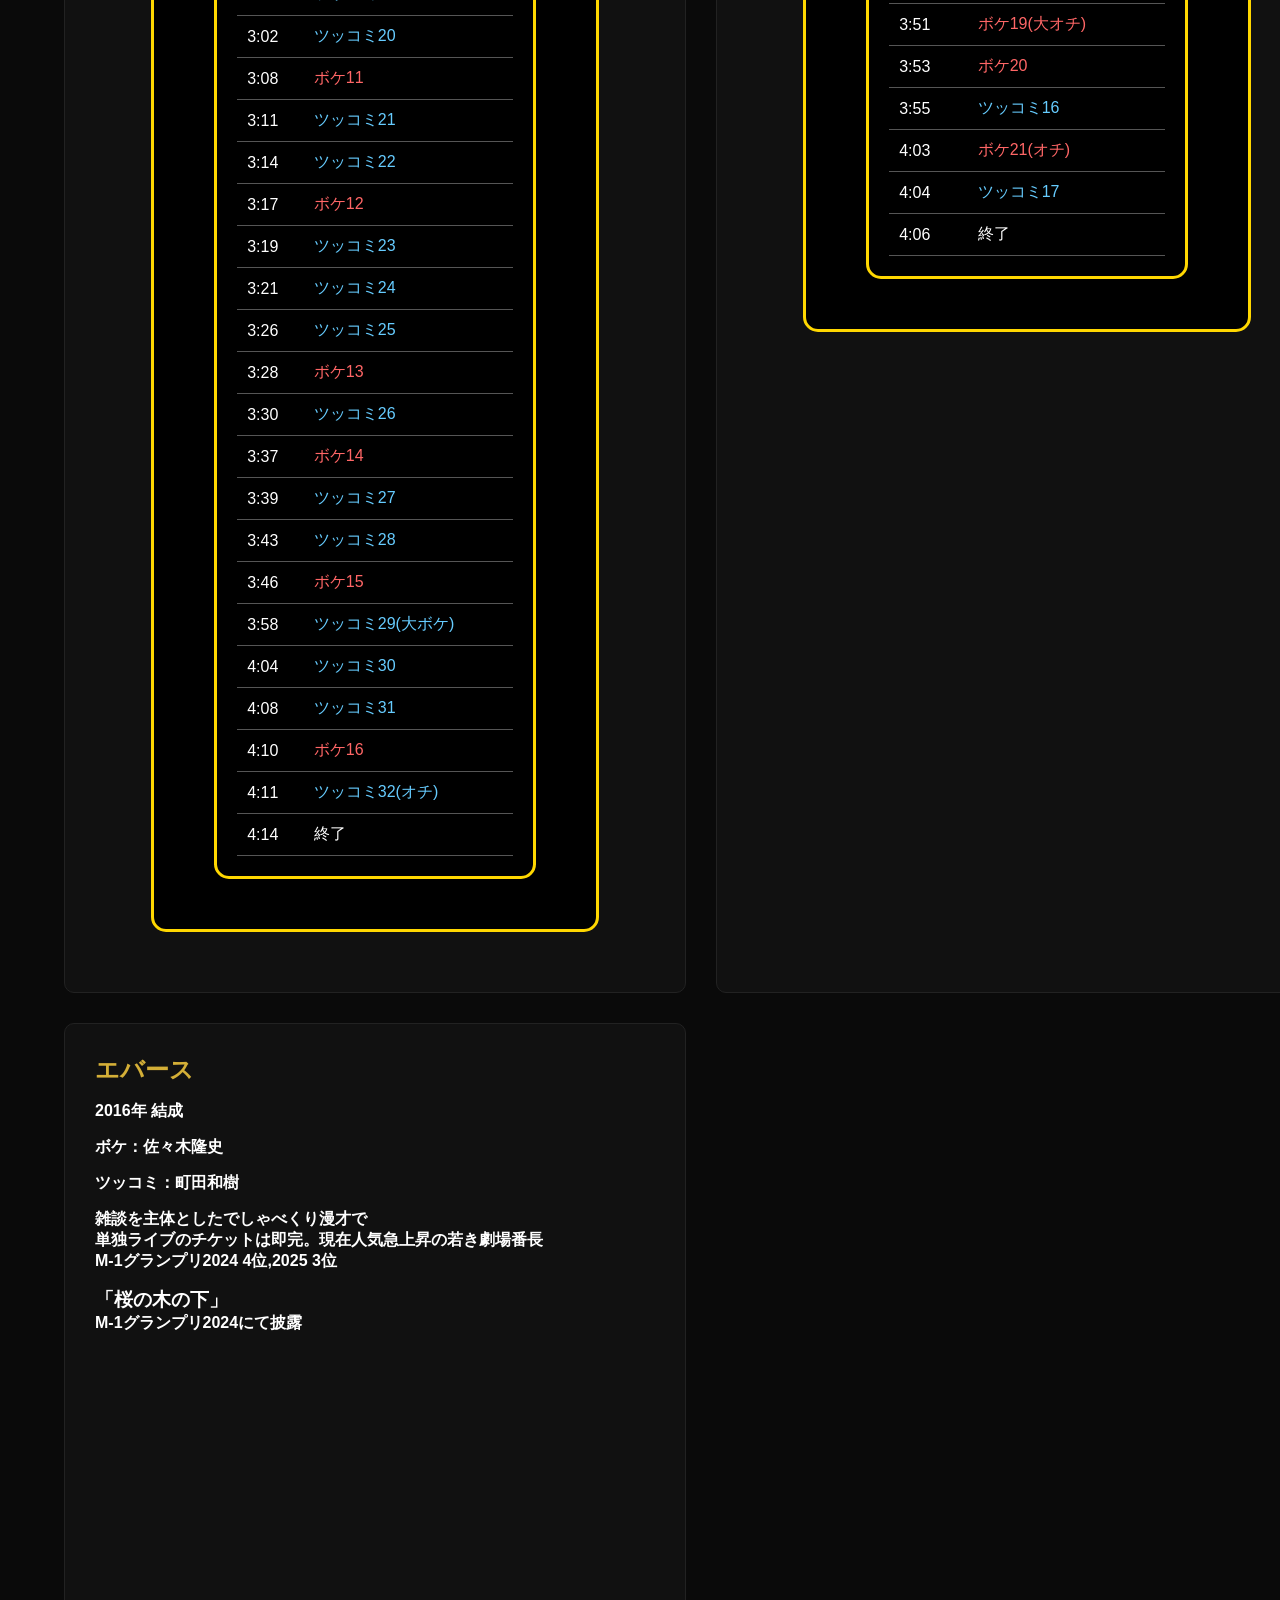
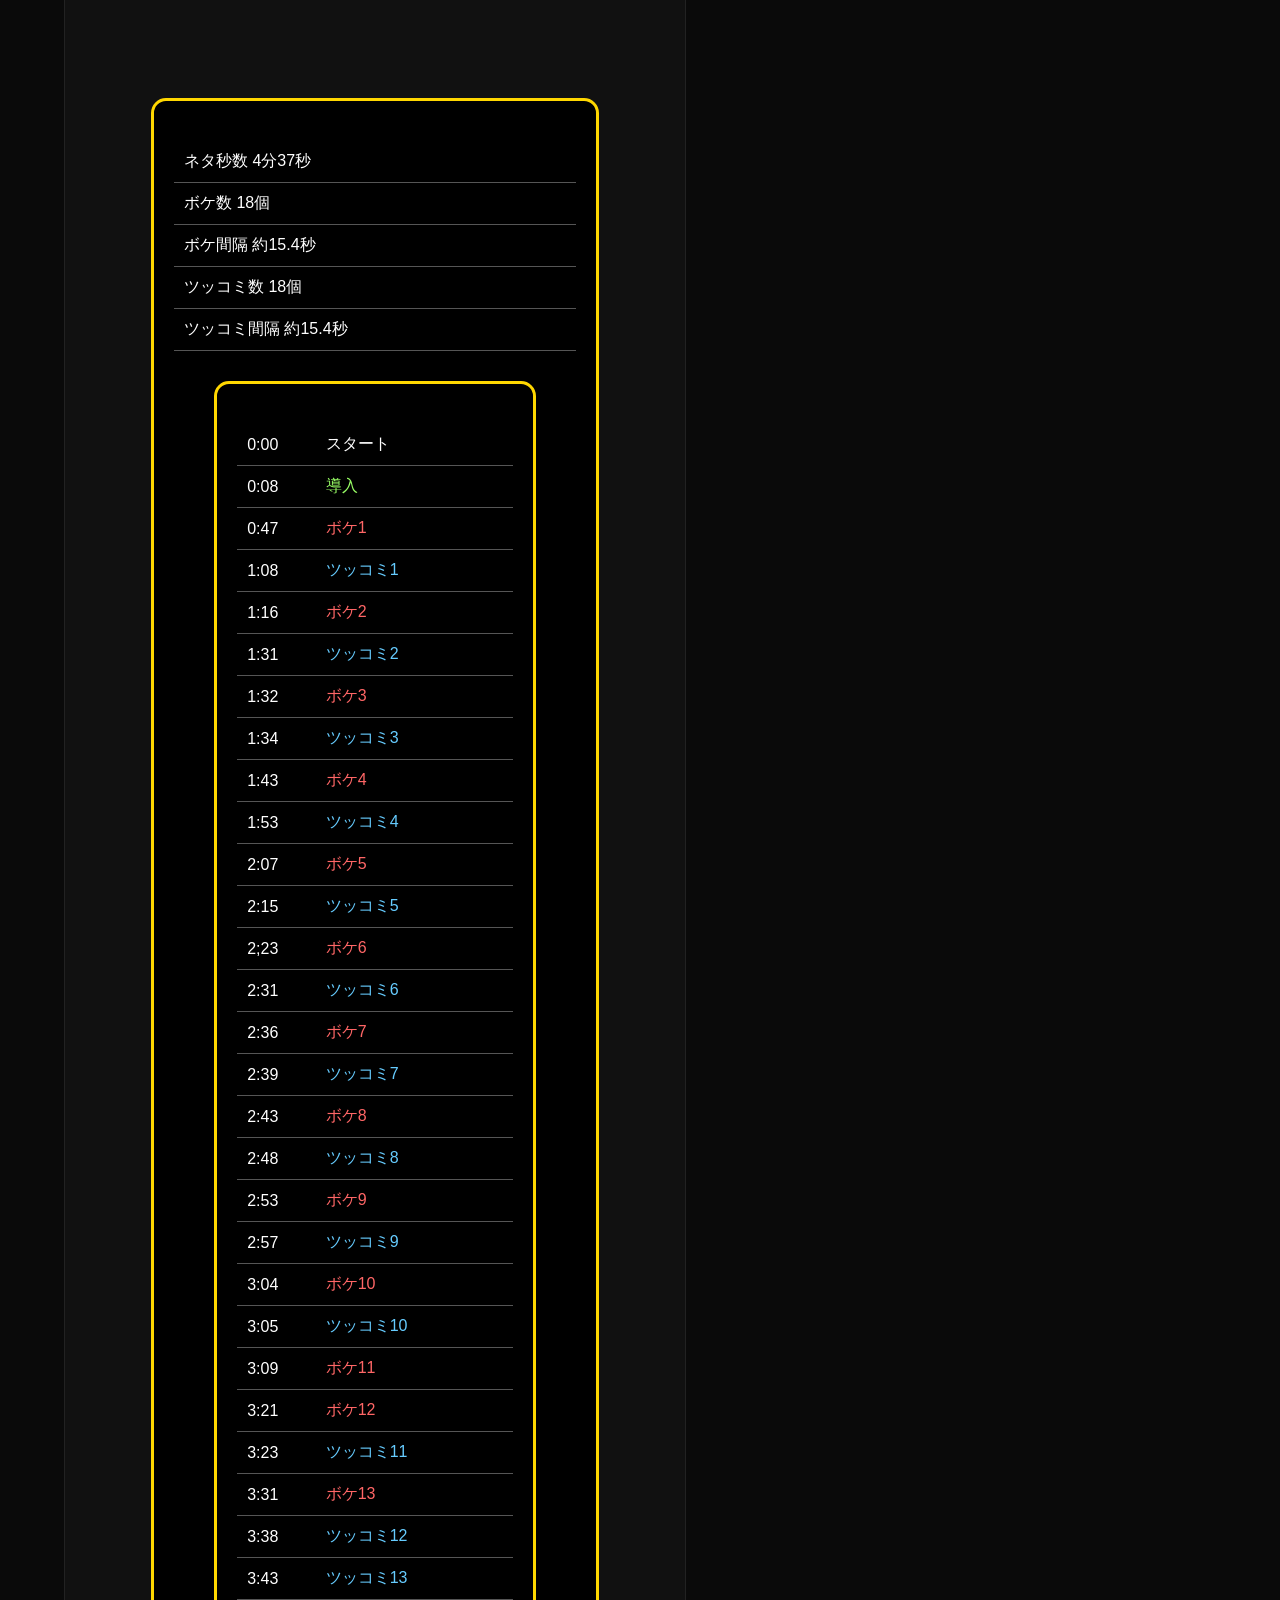
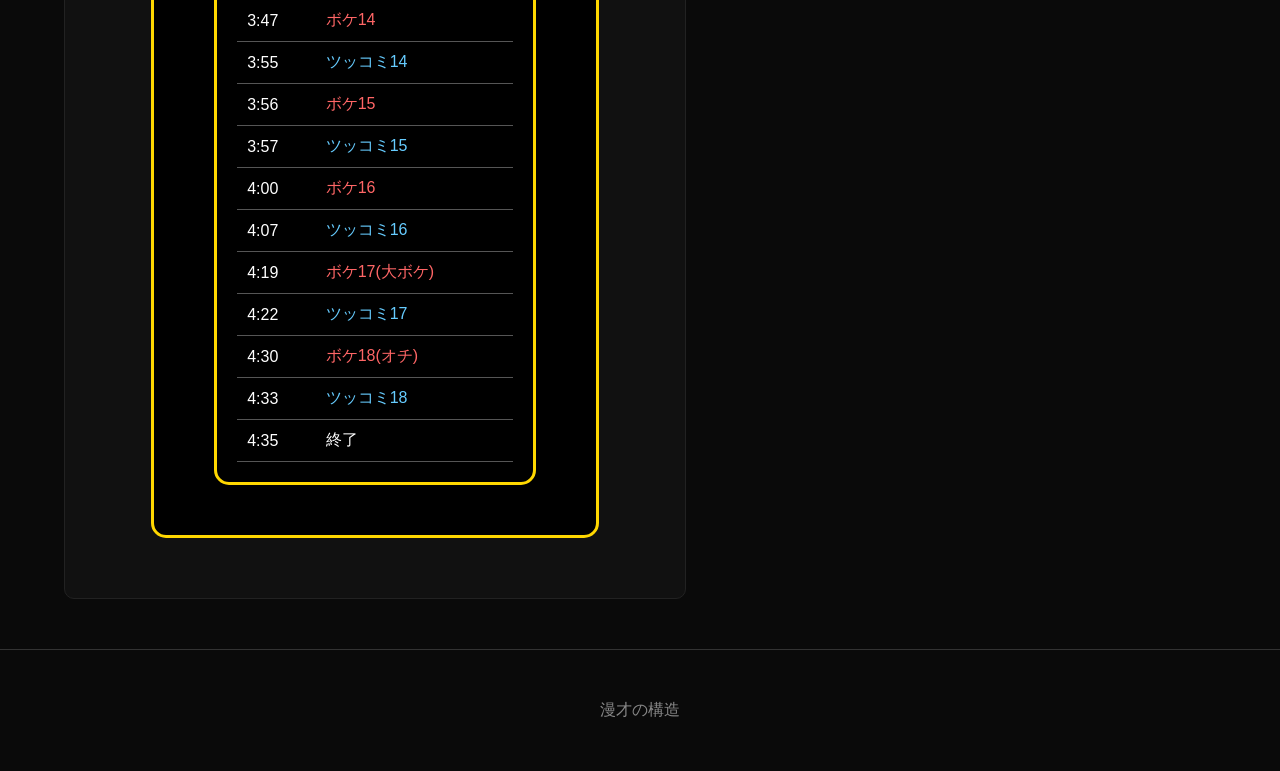
==== commit 512a58b3: "Add files via upload" ====
--- a/gendaiki.html
+++ b/gendaiki.html
@@ -38,9 +38,9 @@
             </p> 
 
             <p>
-                前述のネタ番組が次々と終了したとともに、新たな賞レースが開催されていき
-                新しい世代が時代を席巻していくようになった。
-                特に「M-1グランプリ」は回を重ねるごとに変化していき若手の登竜門となった。
+                前述のネタ番組が次々と終了したとともに、新たな賞レースが開催されていき<br>
+                新しい世代が時代を席巻していくようになった。<br>
+                特に「M-1グランプリ」は回を重ねるごとに変化していき若手の登竜門となった。<br>
             </p>
             
         </div>
@@ -55,29 +55,26 @@
             </h4>
 
             <h4>
-                ボケ：エース
+                ボケ：エース<br>
             </h4>
             
             <h4>
-                ツッコミ：寺家
-            </h4>
-
-            <h4>
-                しゃべくり漫才を主軸とし、
-                趣味・世の中のルール・観光名所などのテーマに
-            </h4>
-
-            <h4>
-                無知なエースに対して寺家が穏やかな口調で説明・解説する
-                ボケのエースがツッコミに聞こえるのが特徴の新感覚漫才
+                ツッコミ：寺家<br>
+            </h4>
+
+            <h4>
+                しゃべくり漫才を主軸とし、<br>
+                趣味・世の中のルール・観光名所などのテーマに<br>
+                無知なエースに対して寺家が穏やかな口調で説明・解説する<br>
+                ボケのエースがツッコミに聞こえるのが特徴の新感覚漫才<br>
             </h4>
 
             <h5>
-                ※当サイトではエース氏をツッコミ、寺家氏をボケとする
+                ※当サイトではエース氏をツッコミ、寺家氏をボケとする<br>
             </h5>
 
             <h4>
-                M-1グランプリ2024 準優勝
+                M-1グランプリ2024 準優勝<br>
             </h4>
 
             <h3>「運転免許」</h3> <h4>劇場ライブにて披露</h4>
@@ -162,24 +159,18 @@
             </h4>
 
             <h4>
-                ボケ：渡辺銀次
-            </h4>
-
-            <h4>
-                ツッコミ：小橋共作
-            </h4>
-
-            <h4>
-                「演説系漫才」の独特なキャラでM-1で爪痕をの残し
-                現在CMやテレビに引っ張りだこ。
-            </h4>
-
-            <h4>
-                ボケの銀次はR-1グランプリ2026決勝にも進出した(3位)
-            </h4>
-
-            <h4>
-                M-1グランプリ2025 準優勝
+                ボケ：渡辺銀次<br>
+            </h4>
+
+            <h4>
+                ツッコミ：小橋共作<br>
+            </h4>
+
+            <h4>
+                「演説系漫才」の独特なキャラでM-1で爪痕をの残し<br>
+                現在CMやテレビに引っ張りだこ。<br>
+                ボケの銀次はR-1グランプリ2026決勝にも進出した(3位)<br>
+                M-1グランプリ2025 準優勝<br>
             </h4>
                 
 
@@ -252,20 +243,17 @@
             </h4>
 
             <h4>
-                ボケ：佐々木隆史
-            </h4>
-
-            <h4>
-                ツッコミ：町田和樹
-            </h4>
-
-            <h4>
-                雑談を主体としたでしゃべくり漫才で
-                単独ライブのチケットは即完。現在人気急上昇の若き劇場番長
-            </h4>
-
-            <h4>
-                M-1グランプリ2024 4位,2025 3位
+                ボケ：佐々木隆史<br>
+            </h4>
+
+            <h4>
+                ツッコミ：町田和樹<br>
+            </h4>
+
+            <h4>
+                雑談を主体としたでしゃべくり漫才で<br>
+                単独ライブのチケットは即完。現在人気急上昇の若き劇場番長<br>
+                M-1グランプリ2024 4位,2025 3位<br>
             </h4>
 
 
--- a/style.css
+++ b/style.css
@@ -11,18 +11,60 @@
 }
 
 header{
-    display:flex;
-    justify-content:flex-start;
-    align-items:center;
-    gap:10px;
-    padding:25px 60px;
-    border-bottom:1px solid #333;
+    display: flex;
+    justify-content: space-between;
+    align-items: center;
+    padding: 25px 60px;
+    min-height: 120px; /* 好きな高さに調整 */
+    background-color: #111;
 }
 
 .title-area{
     display: flex;
     align-items: center;
-    gap:40px;
+    gap: 15px;         /* タイトル同士の距離 */
+    margin-right: 80px; /* ナビとの距離 */
+}
+
+.zoom-image {
+    cursor: pointer;
+    transition: 0.3s;
+}
+
+.zoom-image:hover {
+    opacity: 0.8;
+}
+
+.modal {
+    display: none;
+    position: fixed;
+    z-index: 9999;
+    left: 0;
+    top: 0;
+    width: 100%;
+    height: 100%;
+    background-color: rgba(0, 0, 0, 0.8);
+    justify-content: center;
+    align-items: center;
+}
+
+.modal img {
+    max-width: 90%;
+    max-height: 90%;
+}
+
+.close {
+    position: absolute;
+    top: 20px;
+    right: 35px;
+    color: white;
+    font-size: 40px;
+    font-weight: bold;
+    cursor: pointer;
+}
+
+.close:hover {
+    opacity: 0.7;
 }
 
 header h1{
@@ -52,6 +94,46 @@
     max-width:100%;
     height:auto;
     display:block;
+}
+
+.modal {
+    display: none;
+    position: fixed;
+    inset: 0;
+    background: rgba(0,0,0,0.8);
+    z-index: 9999;
+
+    justify-content: center;
+    align-items: center;
+}
+
+#modal-img {
+    max-width: 85%;
+    max-height: 85%;
+    border-radius: 10px;
+    box-shadow: 0 0 30px rgba(0,0,0,0.5);
+
+    animation: popup 0.25s ease;
+}
+
+@keyframes popup {
+    from {
+        transform: scale(0.8);
+        opacity: 0;
+    }
+    to {
+        transform: scale(1);
+        opacity: 1;
+    }
+}
+
+.close {
+    position: absolute;
+    top: 20px;
+    right: 30px;
+    color: white;
+    font-size: 40px;
+    cursor: pointer;
 }
 
 .hero{
@@ -151,6 +233,10 @@
     width: 100%;
     border-collapse: collapse;
     margin-top: 20px;
+}
+
+p{
+    margin: 10px;
 }
 
 th {
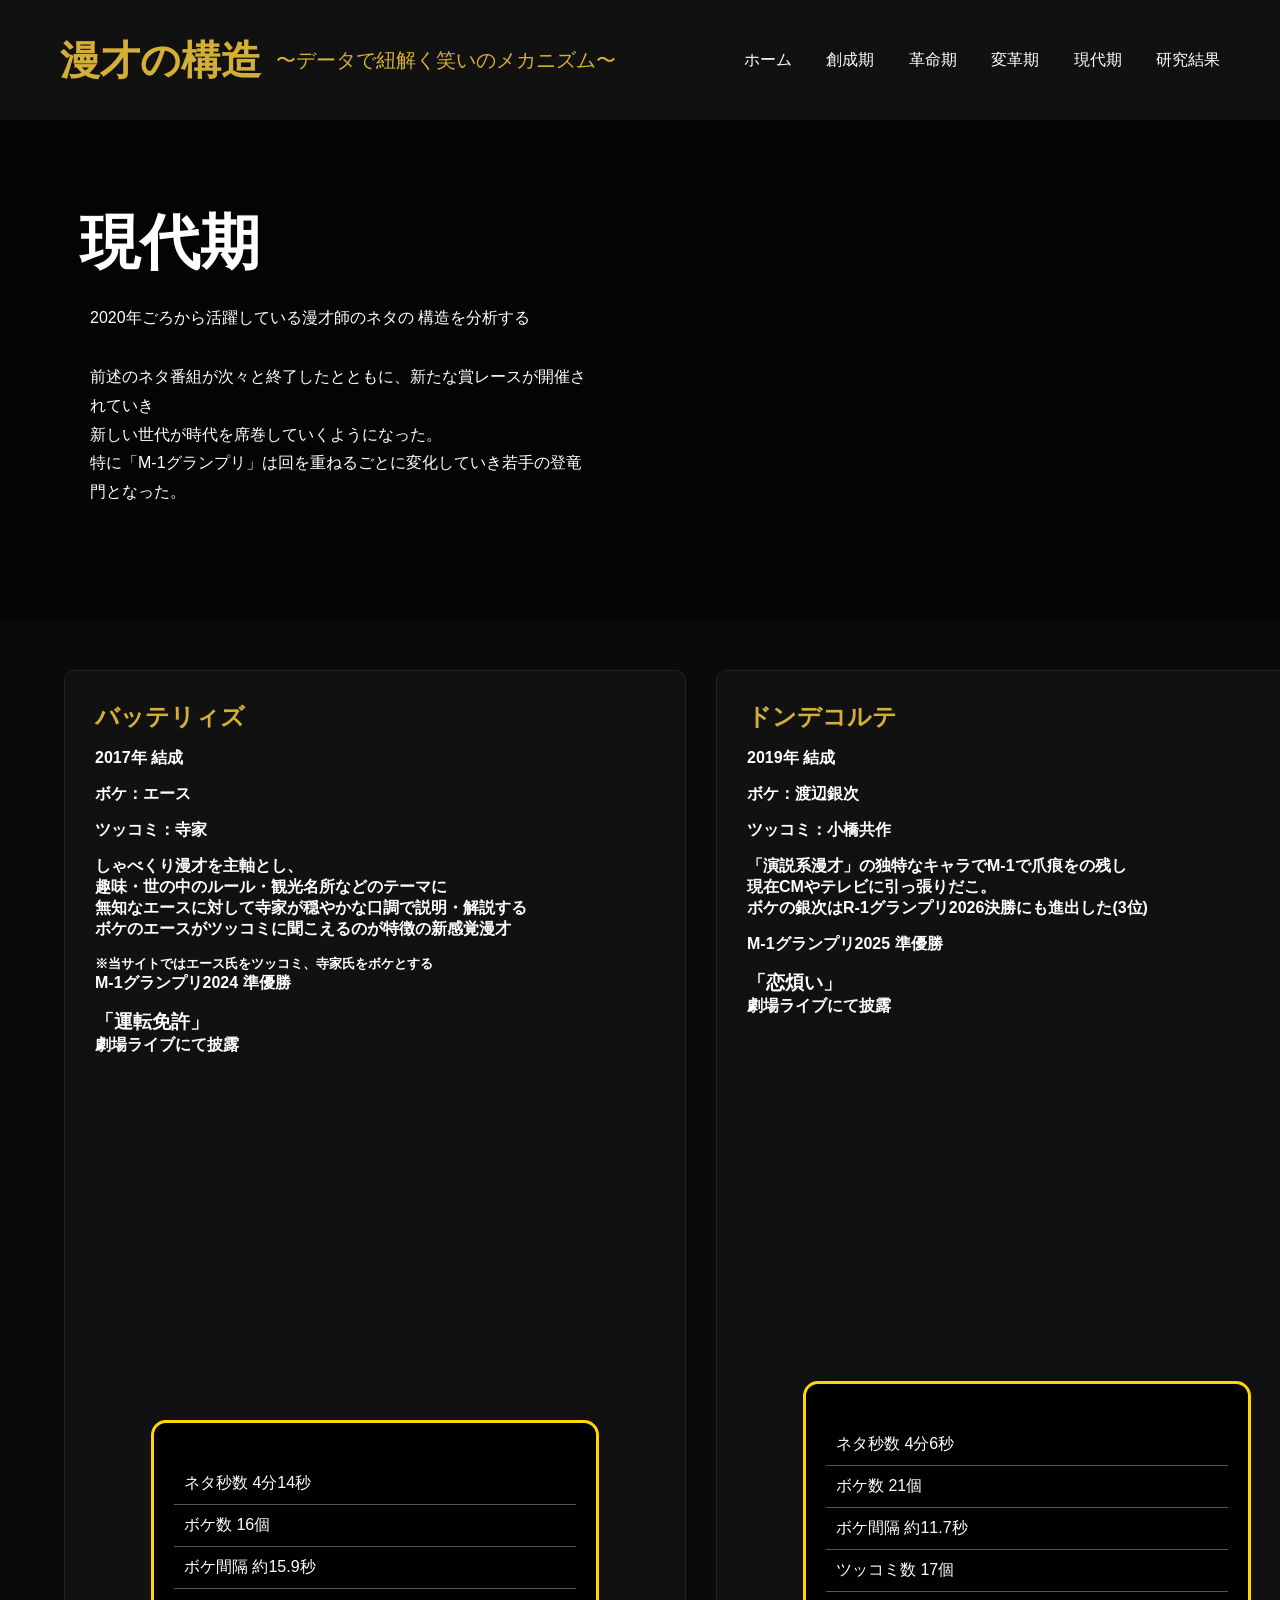
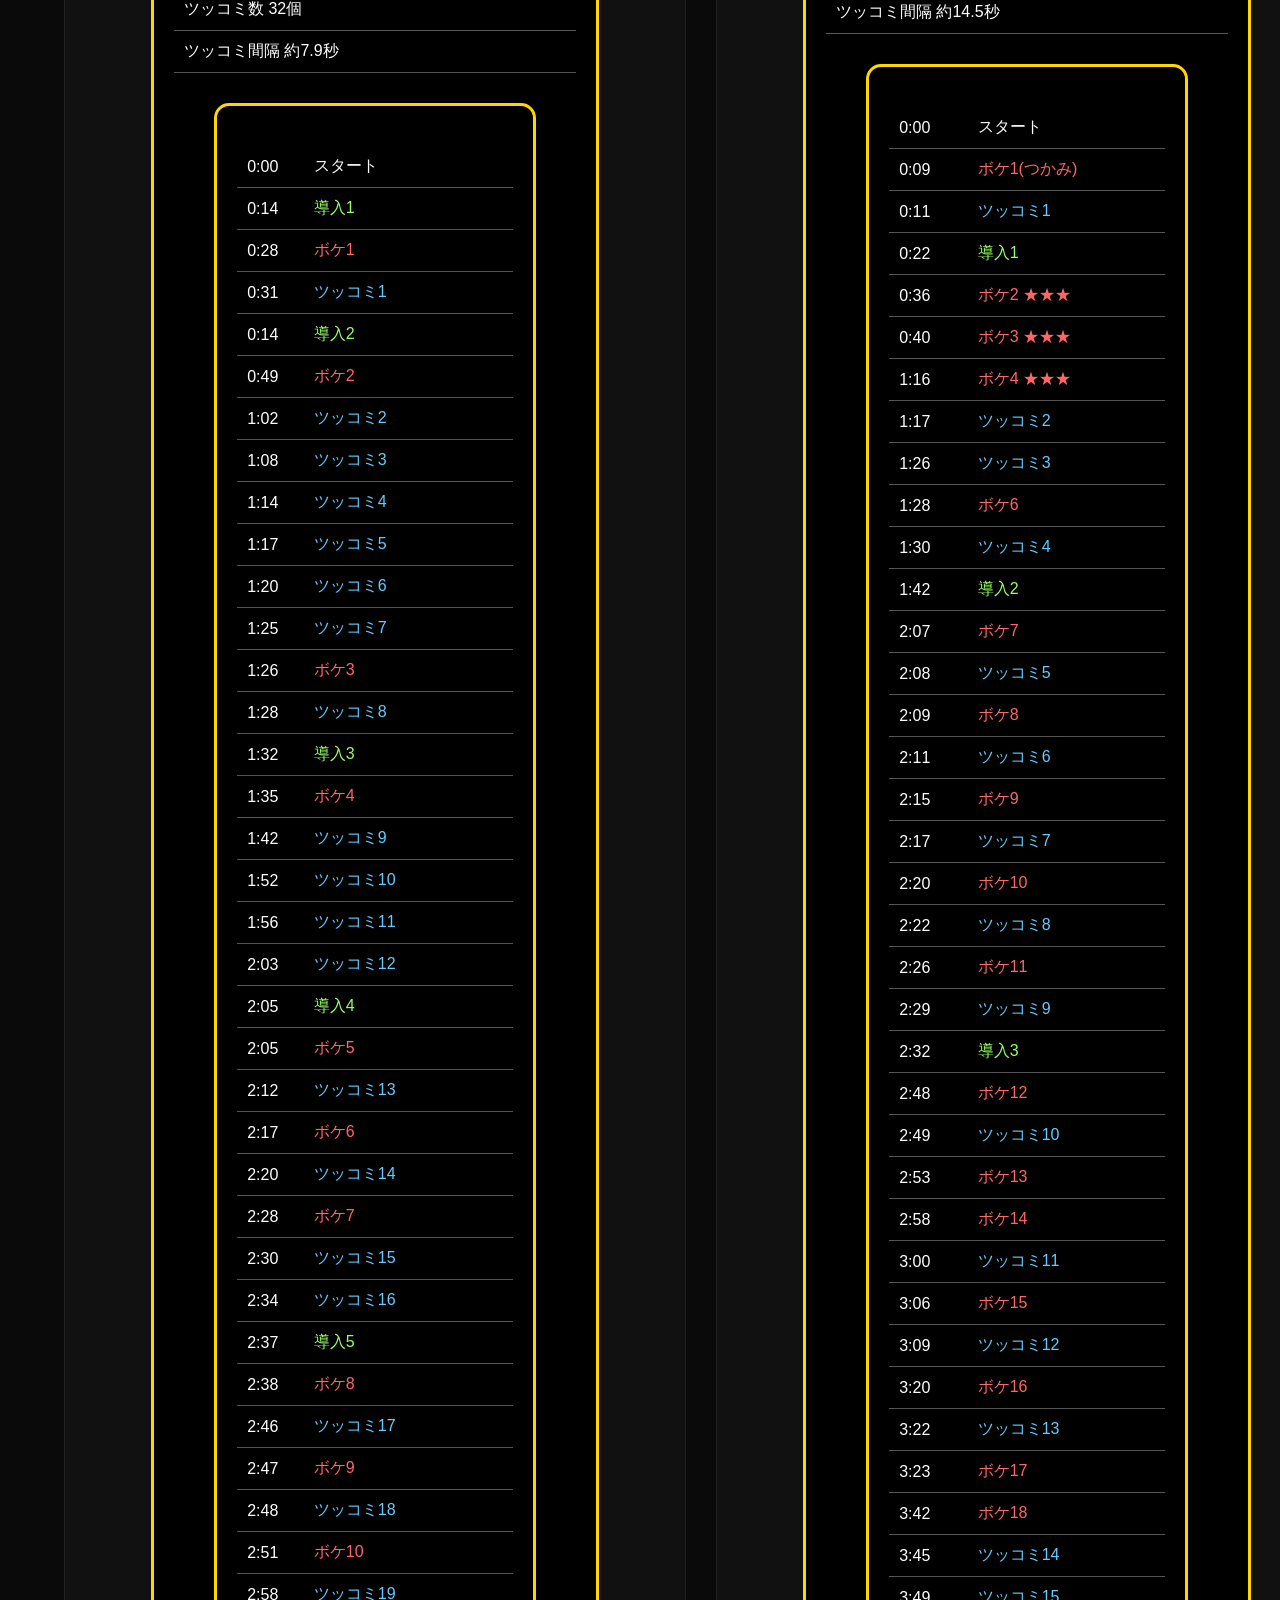
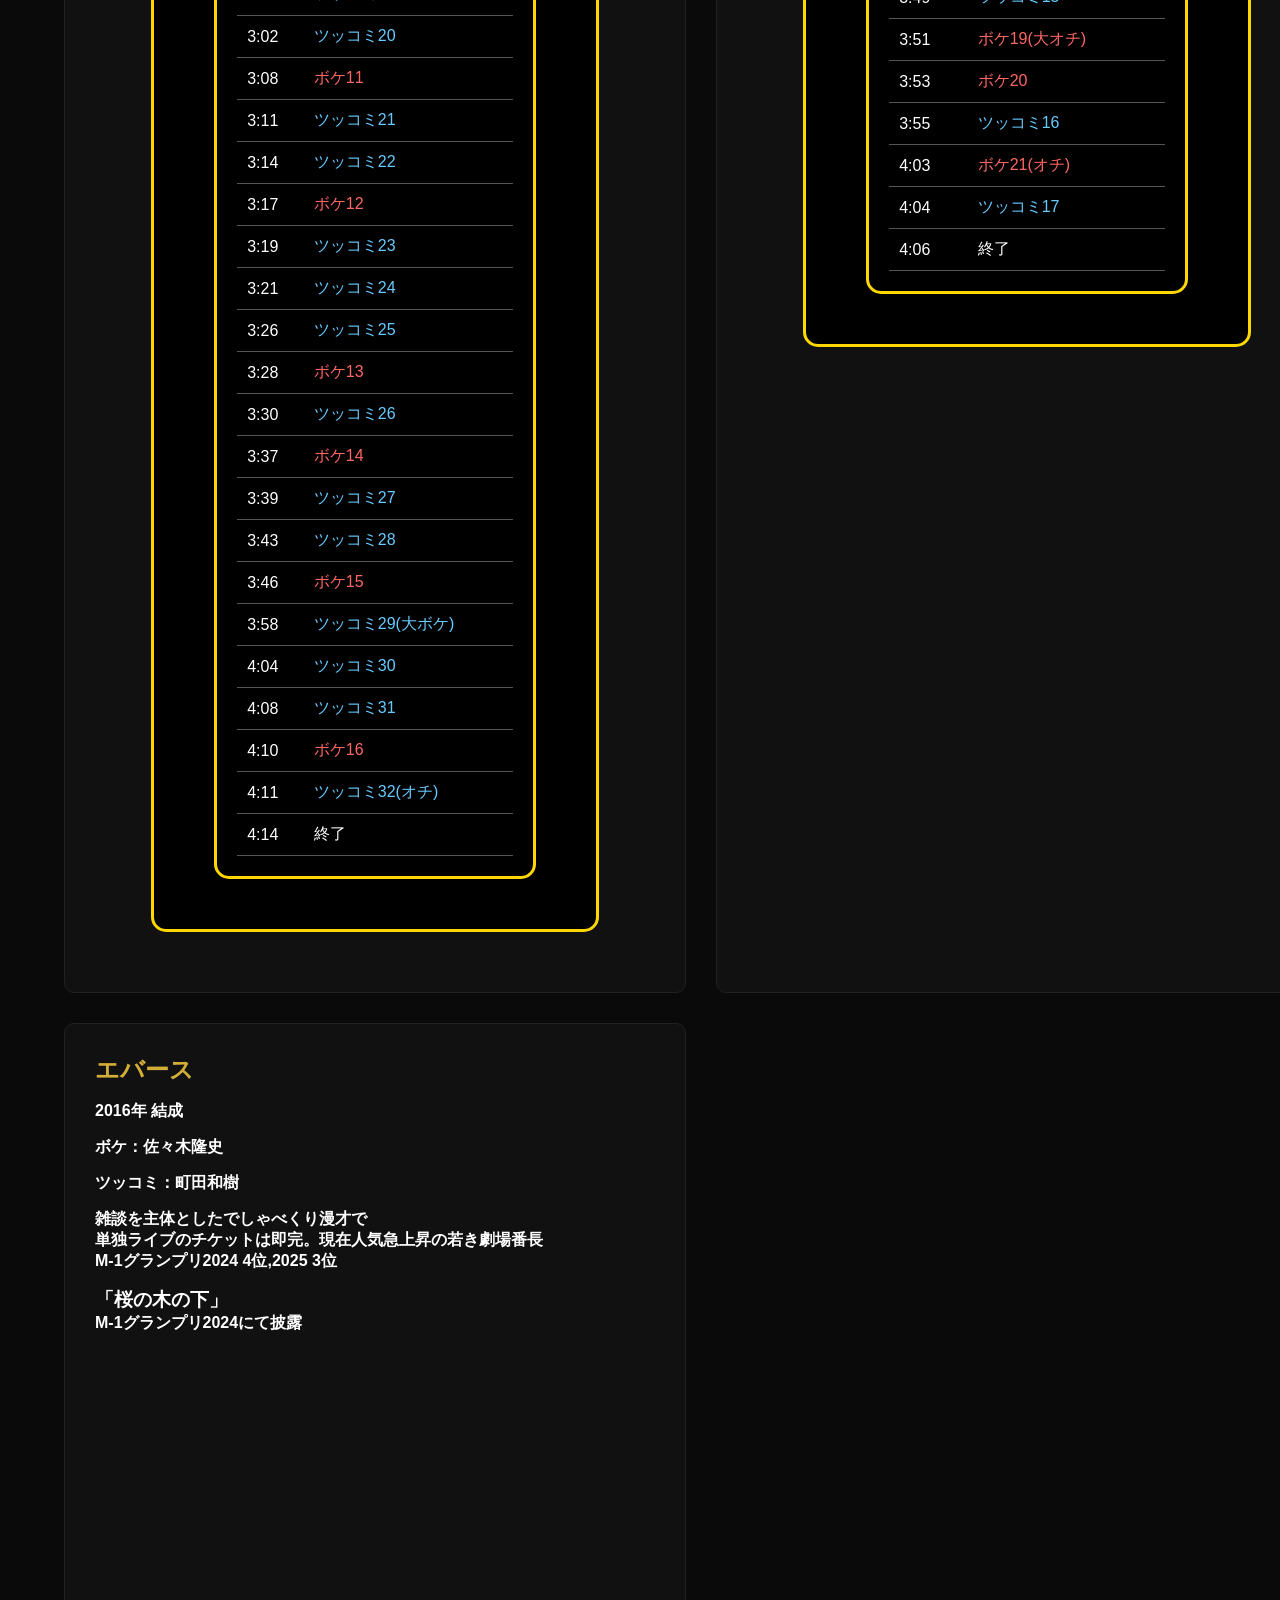
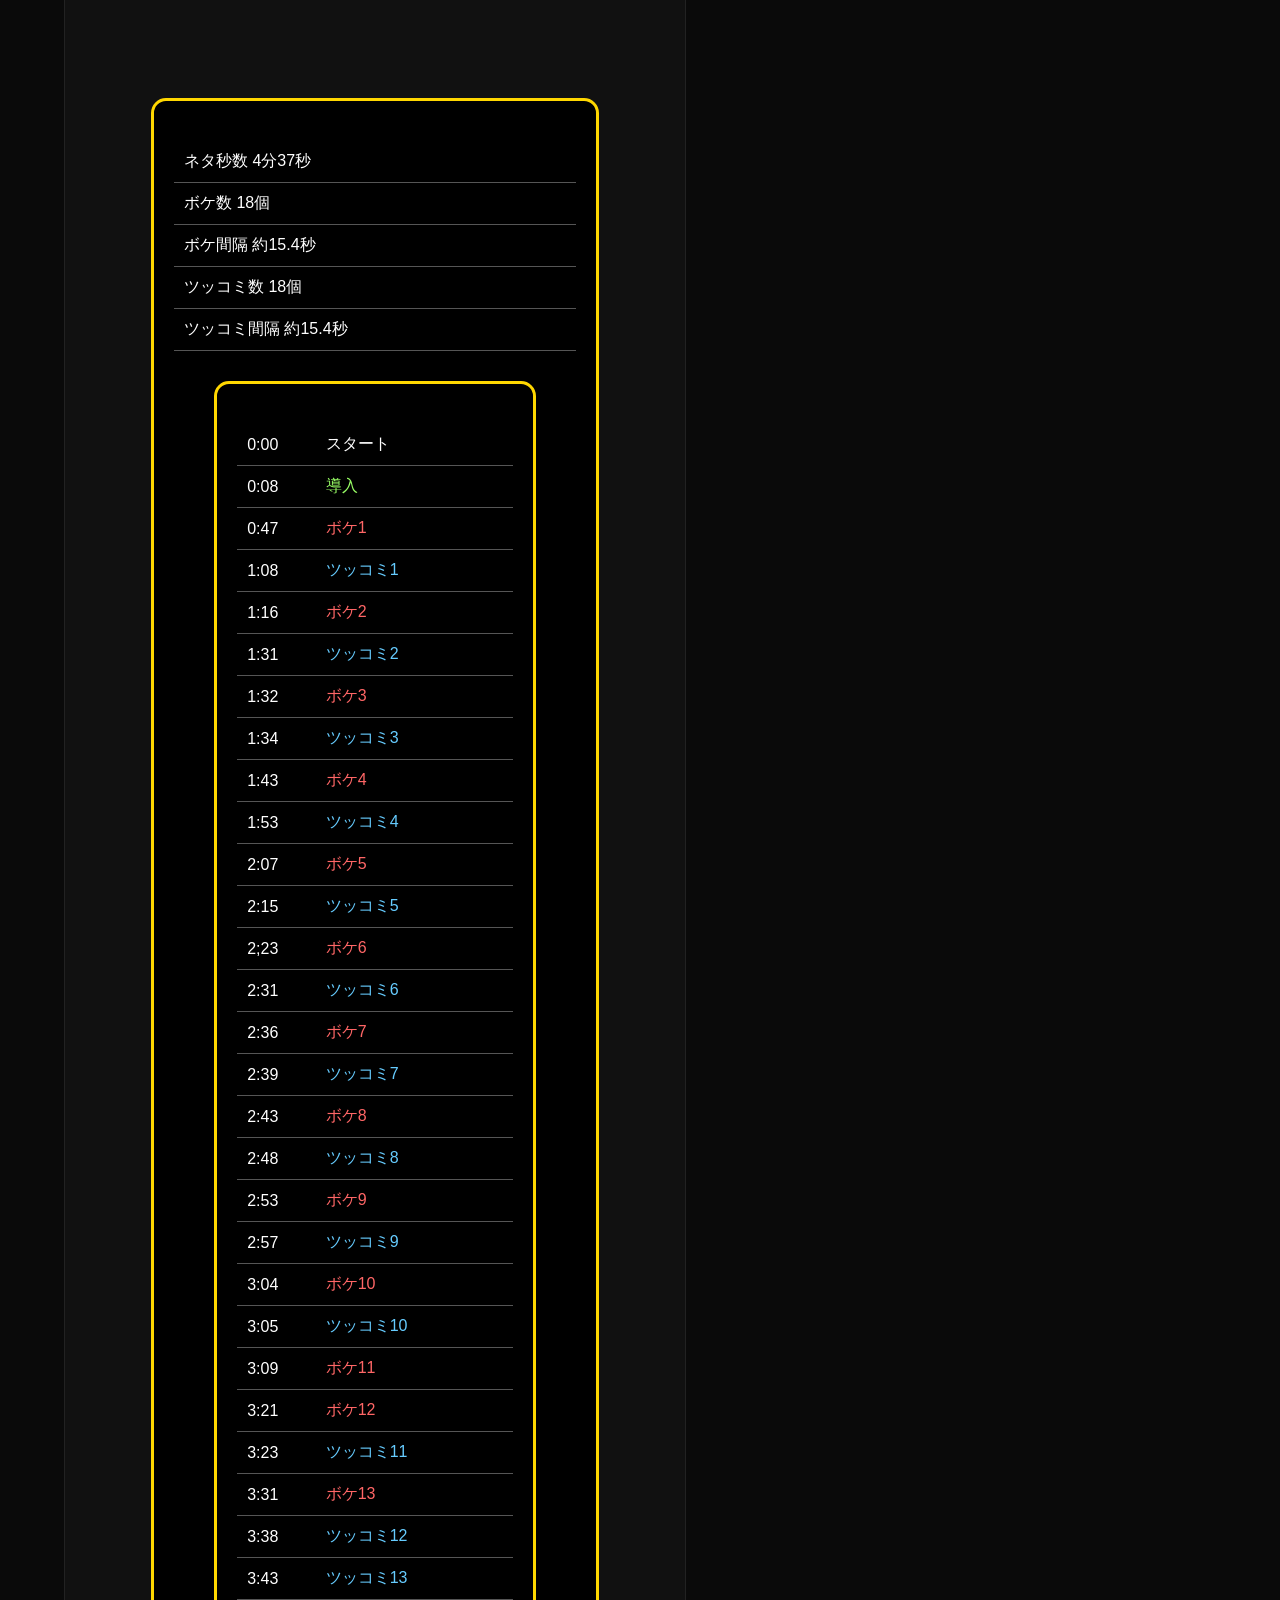
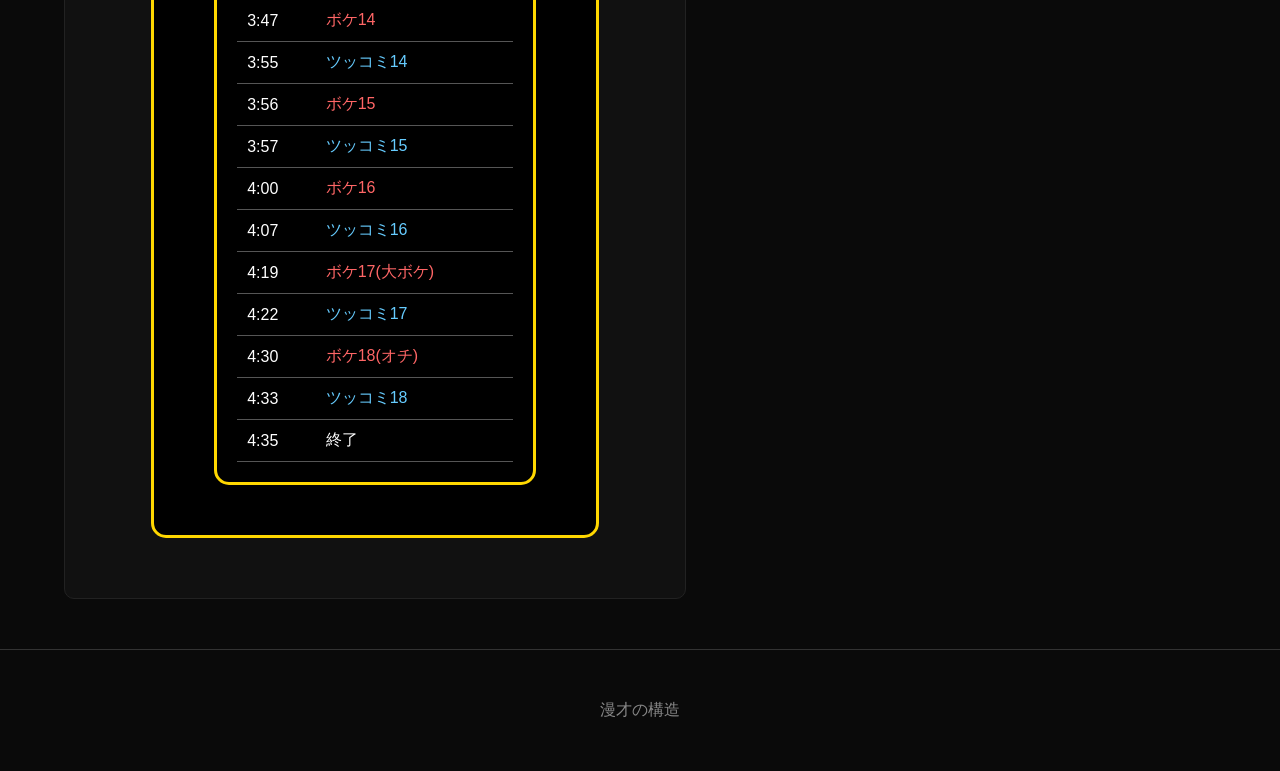
==== commit 0f0bd8a3: "Add files via upload" ====
--- a/gendaiki.html
+++ b/gendaiki.html
@@ -170,6 +170,9 @@
                 「演説系漫才」の独特なキャラでM-1で爪痕をの残し<br>
                 現在CMやテレビに引っ張りだこ。<br>
                 ボケの銀次はR-1グランプリ2026決勝にも進出した(3位)<br>
+            </h4>
+
+            <h4>
                 M-1グランプリ2025 準優勝<br>
             </h4>
                 
